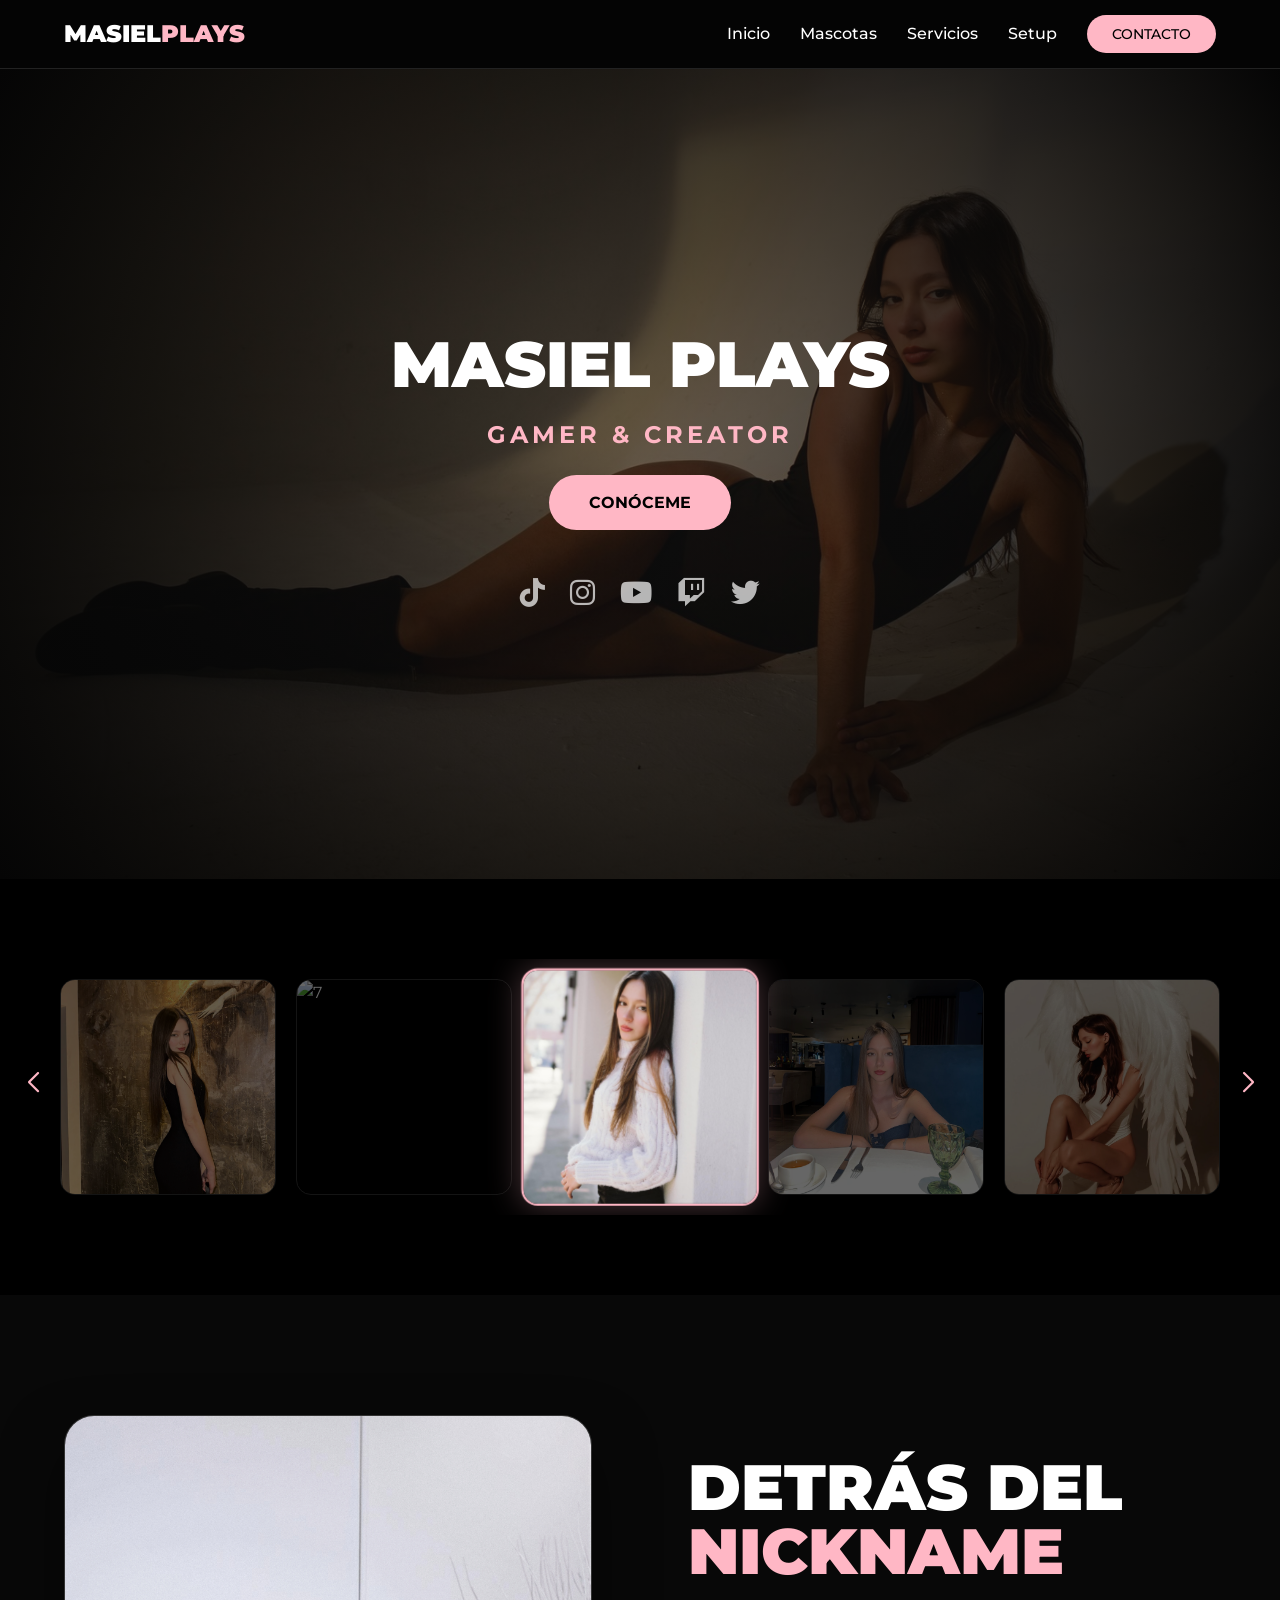
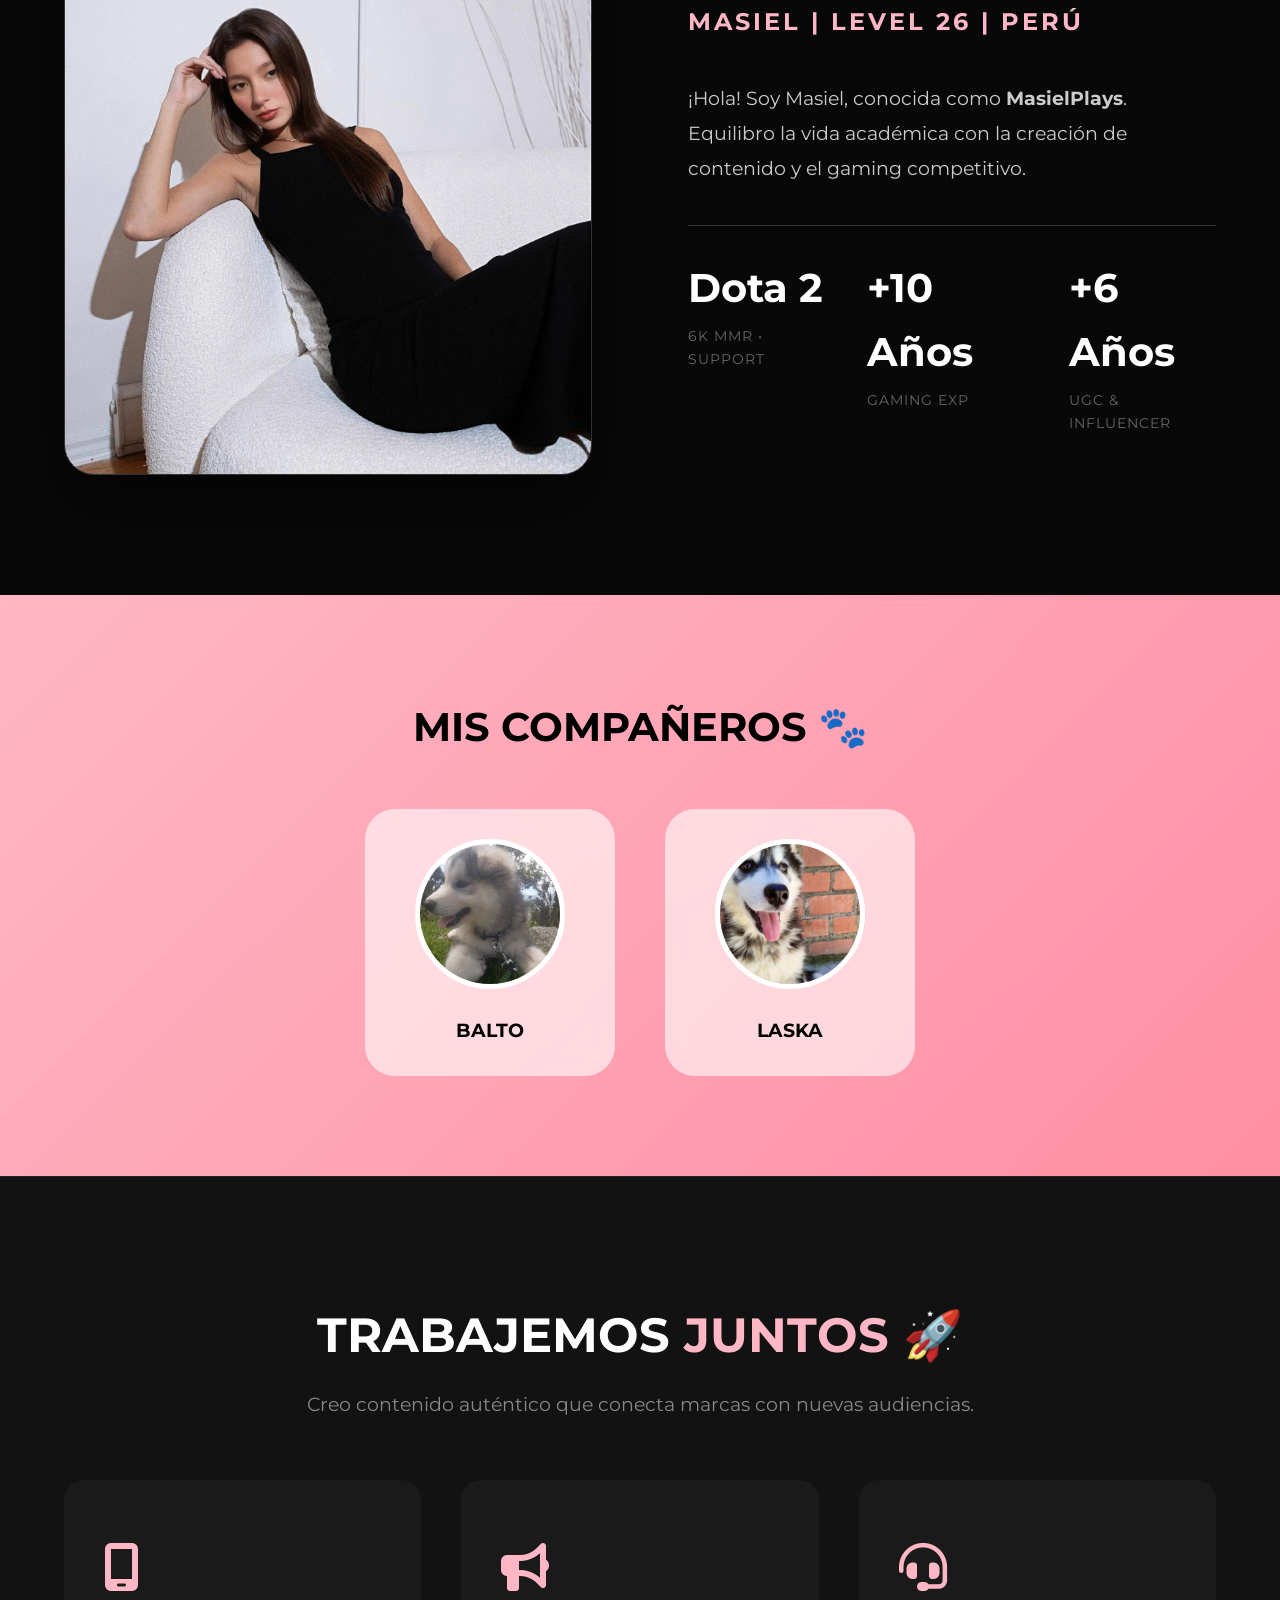
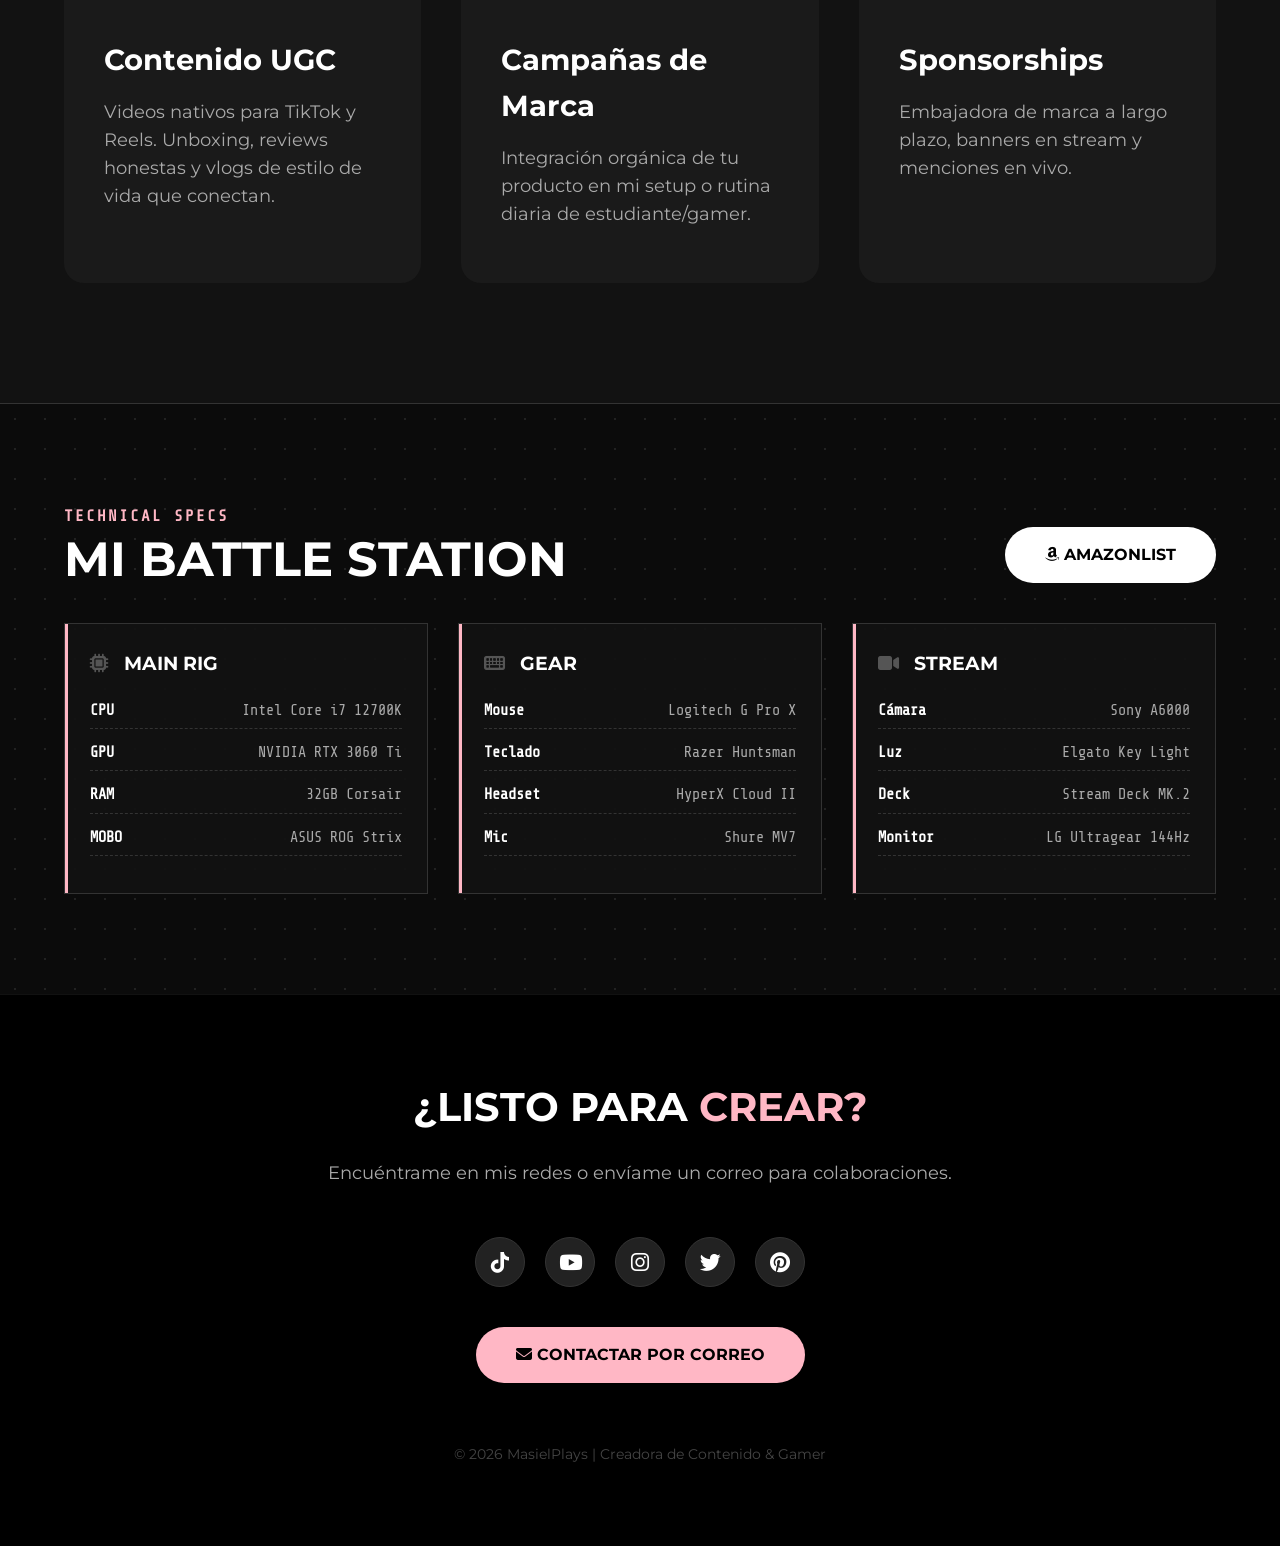
==== index.html @ e2bac5fb "corrigiendo" ====
<!DOCTYPE html>
<html lang="es">
<head>
    <meta charset="UTF-8">
    <meta name="viewport" content="width=device-width, initial-scale=1.0">
    <title>MasielPlays | Portfolio</title>
    
    <link href="https://fonts.googleapis.com/css2?family=Montserrat:wght@400;500;700;900&family=Share+Tech+Mono&display=swap" rel="stylesheet">
    <link rel="stylesheet" href="https://cdnjs.cloudflare.com/ajax/libs/font-awesome/6.4.0/css/all.min.css">
    <link href="https://unpkg.com/aos@2.3.1/dist/aos.css" rel="stylesheet">
    <link rel="stylesheet" href="https://cdn.jsdelivr.net/npm/swiper@11/swiper-bundle.min.css"/>

    <style>
        /* --- 1. BASE --- */
        :root {
            --color-accent: #FFB7C5; 
            --color-bg: #050505; 
            --color-surface: #121212; 
            --font-primary: 'Montserrat', sans-serif;
            --font-tech: 'Share Tech Mono', monospace;
        }

        html { scroll-behavior: smooth; }
        * { margin: 0; padding: 0; box-sizing: border-box; }
        body {
            font-family: var(--font-primary);
            background-color: var(--color-bg);
            color: #ffffff;
            overflow-x: hidden;
            line-height: 1.6;
        }

        /* --- 2. NAV & HERO --- */
        .navbar {
            display: flex; justify-content: space-between; align-items: center;
            padding: 15px 5%; /* Padding reducido para alinear mejor */
            background: rgba(5,5,5,0.95); position: sticky; top: 0; z-index: 1000;
            border-bottom: 1px solid #222;
        }
        .logo { font-size: 1.5rem; font-weight: 900; text-transform: uppercase; color: #fff; }
        .highlight { color: var(--color-accent); }
        
        .nav-links { display: flex; gap: 30px; list-style: none; align-items: center; }
        .nav-links a { color: #fff; text-decoration: none; font-weight: 500; transition: 0.3s; }
        .nav-links a:hover { color: var(--color-accent); }

        /* CORRECCIÓN BOTÓN CONTACTO DEL MENÚ */
        .nav-btn {
            padding: 10px 25px !important;
            background: var(--color-accent);
            color: #000 !important;
            border-radius: 50px;
            font-weight: bold;
            font-size: 0.9rem;
            text-transform: uppercase;
            transition: 0.3s;
        }
        .nav-btn:hover { background: #fff; transform: translateY(-2px); }

        .hero {
            height: 90vh; display: flex; align-items: center; justify-content: center; text-align: center;
            background: radial-gradient(circle, rgba(20,20,20,0.6), #050505), url('assets/img/portada.png');
            background-size: cover; background-position: center;
        }
        .hero h1 { font-size: 4rem; margin-bottom: 20px; font-weight: 900; line-height: 1; }
        
        /* Botón Grande de la Portada */
        .btn { padding: 15px 40px; background: var(--color-accent); color: #000; text-decoration: none; border-radius: 50px; font-weight: bold; text-transform: uppercase; display: inline-block; transition: 0.3s; cursor: pointer; }
        .btn:hover { transform: translateY(-5px); box-shadow: 0 10px 20px rgba(255,183,197,0.3); }

        /* REDES SOCIALES EN PORTADA (NUEVO) */
        .hero-socials {
            display: flex; gap: 25px; justify-content: center; margin-top: 40px;
        }
        .hero-socials a {
            color: rgba(255,255,255,0.7); font-size: 1.8rem; transition: 0.3s;
        }
        .hero-socials a:hover { color: var(--color-accent); transform: scale(1.2); }

        /* --- 3. GALERÍA --- */
        .gallery-section { padding: 80px 0; background: #000; position: relative; }
        .gallery-container { width: 100%; margin: 0 auto; position: relative; padding: 0 60px; }
        .swiper { width: 100%; padding: 20px 0; }
        .swiper-slide { 
            height: auto; aspect-ratio: 1 / 1; border-radius: 15px; overflow: hidden; opacity: 0.4; transition: 0.5s; 
            border: 1px solid #333;
        }
        .swiper-slide img { width: 100%; height: 100%; object-fit: cover; }
        .swiper-slide-active { opacity: 1; transform: scale(1.1); z-index: 10; border: 2px solid var(--color-accent); box-shadow: 0 0 30px rgba(255,183,197,0.3); }

        .swiper-button-prev, .swiper-button-next { color: var(--color-accent) !important; font-weight: bold; width: 35px; height: 35px; }
        .swiper-button-next::after, .swiper-button-prev::after { font-size: 20px !important; }
        .swiper-button-prev { left: 15px !important; }
        .swiper-button-next { right: 15px !important; }

        /* --- 4. SOBRE MÍ --- */
        .about-section {
            padding: 120px 5%; background: #080808; 
            display: flex; justify-content: center; align-items: center;
        }
        .about-grid { display: grid; grid-template-columns: 1fr 1fr; gap: 6rem; max-width: 1500px; align-items: center; width: 100%; }
        
        .about-img-frame { 
            position: relative; border-radius: 30px; border: 1px solid #333; overflow: hidden; 
            box-shadow: 0 30px 60px rgba(0,0,0,0.5);
        }
        .about-img-frame img { width: 100%; display: block; }
        
        .about-text h2 { font-size: 4rem; line-height: 1; margin-bottom: 20px; font-weight: 900; }
        .subtitle { font-size: 1.5rem; color: var(--color-accent); text-transform: uppercase; letter-spacing: 3px; margin-bottom: 40px; font-weight: 700; }
        .desc { font-size: 1.2rem; color: #ccc; margin-bottom: 30px; max-width: 600px; line-height: 1.8; }
        
        .stats-bar { display: flex; gap: 40px; margin-top: 40px; border-top: 1px solid #333; padding-top: 30px; }
        .stat-item h3 { font-size: 2.5rem; color: #fff; margin-bottom: 5px; }
        .stat-item p { color: #666; font-size: 0.9rem; text-transform: uppercase; letter-spacing: 1px; }

        /* --- 5. SERVICIOS --- */
        .services-section { background: var(--color-surface); padding: 120px 5%; text-align: center; border-top: 1px solid #222; }
        .section-header h2 { font-size: 3rem; margin-bottom: 15px; }
        .section-subtitle { color: #888; font-size: 1.2rem; margin-bottom: 60px; }

        .services-grid { display: grid; grid-template-columns: repeat(auto-fit, minmax(350px, 1fr)); gap: 40px; max-width: 1400px; margin: 0 auto; }
        .service-card { background: #1a1a1a; padding: 50px 40px; border-radius: 20px; transition: 0.4s; border-bottom: 5px solid transparent; text-align: left; }
        .service-card:hover { transform: translateY(-15px); border-bottom-color: var(--color-accent); background: #222; }
        .service-icon { font-size: 3rem; color: var(--color-accent); margin-bottom: 30px; }
        .service-card h3 { font-size: 1.8rem; margin-bottom: 15px; color: #fff; }
        .service-card p { font-size: 1.1rem; color: #aaa; }

        /* --- 6. MASCOTAS --- */
        .pets { background: linear-gradient(135deg, #FFB7C5 0%, #ff8fa3 100%); padding: 100px 5%; text-align: center; color: #000; }
        .pet-cards { display: flex; justify-content: center; gap: 50px; margin-top: 50px; flex-wrap: wrap; }
        .pet-card { background: rgba(255,255,255,0.6); padding: 30px; border-radius: 30px; backdrop-filter: blur(10px); width: 250px; }
        .pet-card img { width: 150px; height: 150px; border-radius: 50%; object-fit: cover; margin-bottom: 20px; border: 5px solid #fff; }

        /* --- 7. SETUP (NUEVO) --- */
        .setup-section { 
            padding: 100px 5%; background: #0b0b0b; border-top: 1px solid #333;
            background-image: radial-gradient(#222 1px, transparent 1px); background-size: 30px 30px;
        }
        .tech-font { font-family: var(--font-tech); }
        .setup-grid { display: grid; grid-template-columns: repeat(auto-fit, minmax(300px, 1fr)); gap: 30px; margin-top: 40px; }
        .spec-card { background: rgba(18, 18, 18, 0.9); border: 1px solid #333; padding: 25px; position: relative; }
        .spec-card::before { content: ''; position: absolute; top: 0; left: 0; width: 3px; height: 100%; background: var(--color-accent); }
        .spec-list { list-style: none; margin-top: 20px; color: #aaa; font-family: var(--font-tech); font-size: 0.95rem; }
        .spec-list li { margin-bottom: 12px; border-bottom: 1px dashed #333; padding-bottom: 5px; display: flex; justify-content: space-between; }
        .spec-list span:first-child { color: #fff; font-weight: bold; }

        /* --- 8. FOOTER --- */
        .social-container { display: flex; justify-content: center; gap: 20px; margin-bottom: 40px; flex-wrap: wrap; }
        .social-link { width: 50px; height: 50px; background: #222; color: #fff; display: flex; align-items: center; justify-content: center; border-radius: 50%; text-decoration: none; font-size: 1.3rem; transition: 0.3s; border: 1px solid #333; }
        .social-link:hover { background: var(--color-accent); color: #000; transform: translateY(-5px); }

        /* RESPONSIVE */
        @media (max-width: 1024px) {
            .about-grid { grid-template-columns: 1fr; text-align: center; gap: 60px; }
            .hero h1 { font-size: 3rem; }
            .gallery-container { padding: 0 40px; }
            .navbar { padding: 15px 5%; }
            .swiper-button-prev { left: 0 !important; }
            .swiper-button-next { right: 0 !important; }
        }
    </style>
</head>
<body>

    <nav class="navbar">
        <div class="logo">Masiel<span class="highlight">Plays</span></div>
        <ul class="nav-links">
            <li><a href="#hero">Inicio</a></li>
            <li><a href="#pets">Mascotas</a></li>
            <li><a href="#services">Servicios</a></li>
            <li><a href="#setup">Setup</a></li>
            <li><a href="#contact" class="nav-btn">Contacto</a></li>
        </ul>
    </nav>

    <section id="hero" class="hero">
        <div class="hero-content">
            <h1 data-aos="fade-up">MASIEL PLAYS</h1>
            <h2 style="color:var(--color-accent); letter-spacing:4px; margin-bottom:20px;" data-aos="fade-up" data-aos-delay="200">GAMER & CREATOR</h2>
            
            <div data-aos="fade-up" data-aos-delay="300">
                <a href="#about" class="btn">Conóceme</a>
            </div>

            <div class="hero-socials" data-aos="fade-up" data-aos-delay="400">
                <a href="#" title="TikTok"><i class="fa-brands fa-tiktok"></i></a>
                <a href="#" title="Instagram"><i class="fa-brands fa-instagram"></i></a>
                <a href="#" title="YouTube"><i class="fa-brands fa-youtube"></i></a>
                <a href="#" title="Twitch"><i class="fa-brands fa-twitch"></i></a>
                <a href="#" title="Twitter"><i class="fa-brands fa-twitter"></i></a>
            </div>
        </div>
    </section>

    <section class="gallery-section" data-aos="fade-up">
        <div class="gallery-container">
            <div class="swiper-button-prev"></div>
            <div class="swiper-button-next"></div>
            <div class="swiper mySwiper">
                <div class="swiper-wrapper">
                    <div class="swiper-slide"><img src="assets/img/f1.jpg" alt="1"></div>
                    <div class="swiper-slide"><img src="assets/img/f2.jpg" alt="2"></div>
                    <div class="swiper-slide"><img src="assets/img/f3.jpg" alt="3"></div>
                    <div class="swiper-slide"><img src="assets/img/f4.jpeg" alt="4"></div>
                    <div class="swiper-slide"><img src="assets/img/f5.jpeg" alt="5"></div>
                    <div class="swiper-slide"><img src="assets/img/f6.jpeg" alt="6"></div>
                    <div class="swiper-slide"><img src="assets/img/f7.jpg" alt="7"></div>
                    <div class="swiper-slide"><img src="assets/img/f8.jpg" alt="1"></div>
                    <div class="swiper-slide"><img src="assets/img/f9.jpg" alt="2"></div>
                    <div class="swiper-slide"><img src="assets/img/f10.jpg" alt="3"></div>
                    <div class="swiper-slide"><img src="assets/img/f11.jpg" alt="4"></div>
                    <div class="swiper-slide"><img src="assets/img/f12.jpg" alt="5"></div>
                    <div class="swiper-slide"><img src="assets/img/f13.jpg" alt="6"></div>
                    <div class="swiper-slide"><img src="assets/img/f14.jpg" alt="7"></div>
                </div>
            </div>
        </div>
    </section>

    <section id="about" class="about-section">
        <div class="about-grid">
            <div class="about-img-frame" data-aos="fade-right">
                <img src="assets/img/perfil.jpeg" alt="Profile">
            </div>
            <div class="about-text" data-aos="fade-left">
                <h2>DETRÁS DEL<br><span class="highlight">NICKNAME</span></h2>
                <p class="subtitle">Masiel | Level 26 | Perú</p>
                <p class="desc">
                    ¡Hola! Soy Masiel, conocida como <strong>MasielPlays</strong>. 
                    Equilibro la vida académica con la creación de contenido y el gaming competitivo.
                </p>
                <div class="stats-bar">
                    <div class="stat-item" data-aos="zoom-in" data-aos-delay="100">
                        <h3 style="color:#fff;">Dota 2</h3>
                        <p>6K MMR • Support</p>
                    </div>
                    
                    <div class="stat-item" data-aos="zoom-in" data-aos-delay="200">
                        <h3 style="color:#fff;">+10 Años</h3>
                        <p>Gaming Exp</p>
                    </div>
                    
                    <div class="stat-item" data-aos="zoom-in" data-aos-delay="300">
                        <h3 style="color:#fff;">+6 Años</h3>
                        <p>UGC & Influencer</p>
                    </div>
                </div>
                </div>
            </div>
        </div>
    </section>

    <section id="pets" class="pets">
        <h2 style="font-size: 2.5rem;" data-aos="fade-down">MIS COMPAÑEROS 🐾</h2>
        <div class="pet-cards">
            <div class="pet-card" data-aos="zoom-in" data-aos-delay="100">
                <img src="assets/img/balto.jpg" alt="Perro">
                <h3>BALTO</h3>
            </div>
            <div class="pet-card" data-aos="zoom-in" data-aos-delay="200">
                <img src="assets/img/laska.jpg" alt="Gato">
                <h3>LASKA</h3>
            </div>
        </div>
    </section>

    <section id="services" class="services-section">
        <div class="section-header">
            <h2 data-aos="fade-up">TRABAJEMOS <span class="highlight">JUNTOS</span> 🚀</h2>
            <p class="section-subtitle" data-aos="fade-up">Creo contenido auténtico que conecta marcas con nuevas audiencias.</p>
        </div>
        <div class="services-grid">
            <div class="service-card" data-aos="fade-up" data-aos-delay="100">
                <div class="service-icon"><i class="fa-solid fa-mobile-screen"></i></div>
                <h3>Contenido UGC</h3>
                <p>Videos nativos para TikTok y Reels. Unboxing, reviews honestas y vlogs de estilo de vida que conectan.</p>
            </div>
            <div class="service-card" data-aos="fade-up" data-aos-delay="200">
                <div class="service-icon"><i class="fa-solid fa-bullhorn"></i></div>
                <h3>Campañas de Marca</h3>
                <p>Integración orgánica de tu producto en mi setup o rutina diaria de estudiante/gamer.</p>
            </div>
            <div class="service-card" data-aos="fade-up" data-aos-delay="300">
                <div class="service-icon"><i class="fa-solid fa-headset"></i></div>
                <h3>Sponsorships</h3>
                <p>Embajadora de marca a largo plazo, banners en stream y menciones en vivo.</p>
            </div>
        </div>
    </section>

    <section id="setup" class="setup-section">
        <div style="max-width: 1400px; margin: 0 auto;">
            <div style="display:flex; justify-content:space-between; align-items:end; margin-bottom:40px; flex-wrap:wrap;">
                <div data-aos="fade-right">
                    <h4 style="color:var(--color-accent); letter-spacing:2px; margin-bottom:5px;" class="tech-font">TECHNICAL SPECS</h4>
                    <h2 style="font-size:3rem; line-height:1;">MI <span style="color:#fff">BATTLE STATION</span></h2>
                </div>
                <a href="https://amazon.com" target="_blank" class="btn btn-primary" style="background:#fff; color:#000; margin-top:20px;" data-aos="fade-left">
                    <i class="fa-brands fa-amazon"></i> AmazonList
                </a>
            </div>

            <div class="setup-grid">
                <div class="spec-card" data-aos="fade-up">
                    <h3 style="color:#fff; margin-bottom: 15px;"><i class="fa-solid fa-microchip" style="margin-right:10px; color:#555;"></i> MAIN RIG</h3>
                    <ul class="spec-list">
                        <li><span>CPU</span> <span>Intel Core i7 12700K</span></li>
                        <li><span>GPU</span> <span>NVIDIA RTX 3060 Ti</span></li>
                        <li><span>RAM</span> <span>32GB Corsair</span></li>
                        <li><span>MOBO</span> <span>ASUS ROG Strix</span></li>
                    </ul>
                </div>
                <div class="spec-card" data-aos="fade-up" data-aos-delay="100">
                    <h3 style="color:#fff; margin-bottom: 15px;"><i class="fa-solid fa-keyboard" style="margin-right:10px; color:#555;"></i> GEAR</h3>
                    <ul class="spec-list">
                        <li><span>Mouse</span> <span>Logitech G Pro X</span></li>
                        <li><span>Teclado</span> <span>Razer Huntsman</span></li>
                        <li><span>Headset</span> <span>HyperX Cloud II</span></li>
                        <li><span>Mic</span> <span>Shure MV7</span></li>
                    </ul>
                </div>
                <div class="spec-card" data-aos="fade-up" data-aos-delay="200">
                    <h3 style="color:#fff; margin-bottom: 15px;"><i class="fa-solid fa-video" style="margin-right:10px; color:#555;"></i> STREAM</h3>
                    <ul class="spec-list">
                        <li><span>Cámara</span> <span>Sony A6000</span></li>
                        <li><span>Luz</span> <span>Elgato Key Light</span></li>
                        <li><span>Deck</span> <span>Stream Deck MK.2</span></li>
                        <li><span>Monitor</span> <span>LG Ultragear 144Hz</span></li>
                    </ul>
                </div>
            </div>
        </div>
    </section>

    <footer id="contact" style="background: #000; padding: 80px 5%; border-top: 1px solid #111; text-align: center;">
        <h2 style="font-size: 2.5rem; margin-bottom: 20px; color: white;" data-aos="fade-up">¿LISTO PARA <span class="highlight">CREAR?</span></h2>
        <p style="color: #aaa; margin-bottom: 50px; font-size: 1.1rem;" data-aos="fade-up" data-aos-delay="100">
            Encuéntrame en mis redes o envíame un correo para colaboraciones.
        </p>
        
        <div class="social-container" data-aos="fade-up" data-aos-delay="200">
            <a href="#" class="social-link" title="TikTok"><i class="fa-brands fa-tiktok"></i></a>
            <a href="#" class="social-link" title="YouTube"><i class="fa-brands fa-youtube"></i></a>
            <a href="#" class="social-link" title="Instagram"><i class="fa-brands fa-instagram"></i></a>
            <a href="#" class="social-link" title="Twitter"><i class="fa-brands fa-twitter"></i></a>
            <a href="#" class="social-link" title="Pinterest"><i class="fa-brands fa-pinterest"></i></a>
        </div>
        
        <a href="mailto:masielplays@gmail.com" class="btn btn-primary" data-aos="fade-up" data-aos-delay="300">
            <i class="fa-solid fa-envelope"></i> Contactar por Correo
        </a>

        <div style="margin-top: 60px; color: #444; font-size: 0.9rem;">
            <p>&copy; 2026 MasielPlays | Creadora de Contenido & Gamer</p>
        </div>
    </footer>

    <script src="https://unpkg.com/aos@2.3.1/dist/aos.js"></script>
    <script src="https://cdn.jsdelivr.net/npm/swiper@11/swiper-bundle.min.js"></script>
    
    <script>
        // 1. INICIAR ANIMACIONES
        AOS.init({ duration: 1000, once: true });

        // 2. PARCHE "ANTIBUG" PARA QUE NO DESAPAREZCA NADA
        window.addEventListener('load', function() {
            setTimeout(function() {
                AOS.refresh(); 
            }, 500);
        });

        // 3. SCROLL SUAVE (CORRECCIÓN)
        document.querySelectorAll('a[href^="#"]').forEach(anchor => {
            anchor.addEventListener('click', function (e) {
                e.preventDefault();
                const targetId = this.getAttribute('href');
                const targetSection = document.querySelector(targetId);
                if (targetSection) {
                    targetSection.scrollIntoView({ behavior: 'smooth', block: 'start' });
                }
            });
        });

        // 4. CARRUSEL
        new Swiper(".mySwiper", {
            slidesPerView: 2, spaceBetween: 10, centeredSlides: true, loop: true,
            autoplay: { delay: 10000, disableOnInteraction: false },
            navigation: { nextEl: ".swiper-button-next", prevEl: ".swiper-button-prev" },
            breakpoints: {
                640: { slidesPerView: 3, spaceBetween: 15 },
                1024: { slidesPerView: 5, spaceBetween: 20 },
                1400: { slidesPerView: 7, spaceBetween: 20 }
            }
        });
    </script>
</body>
</html>
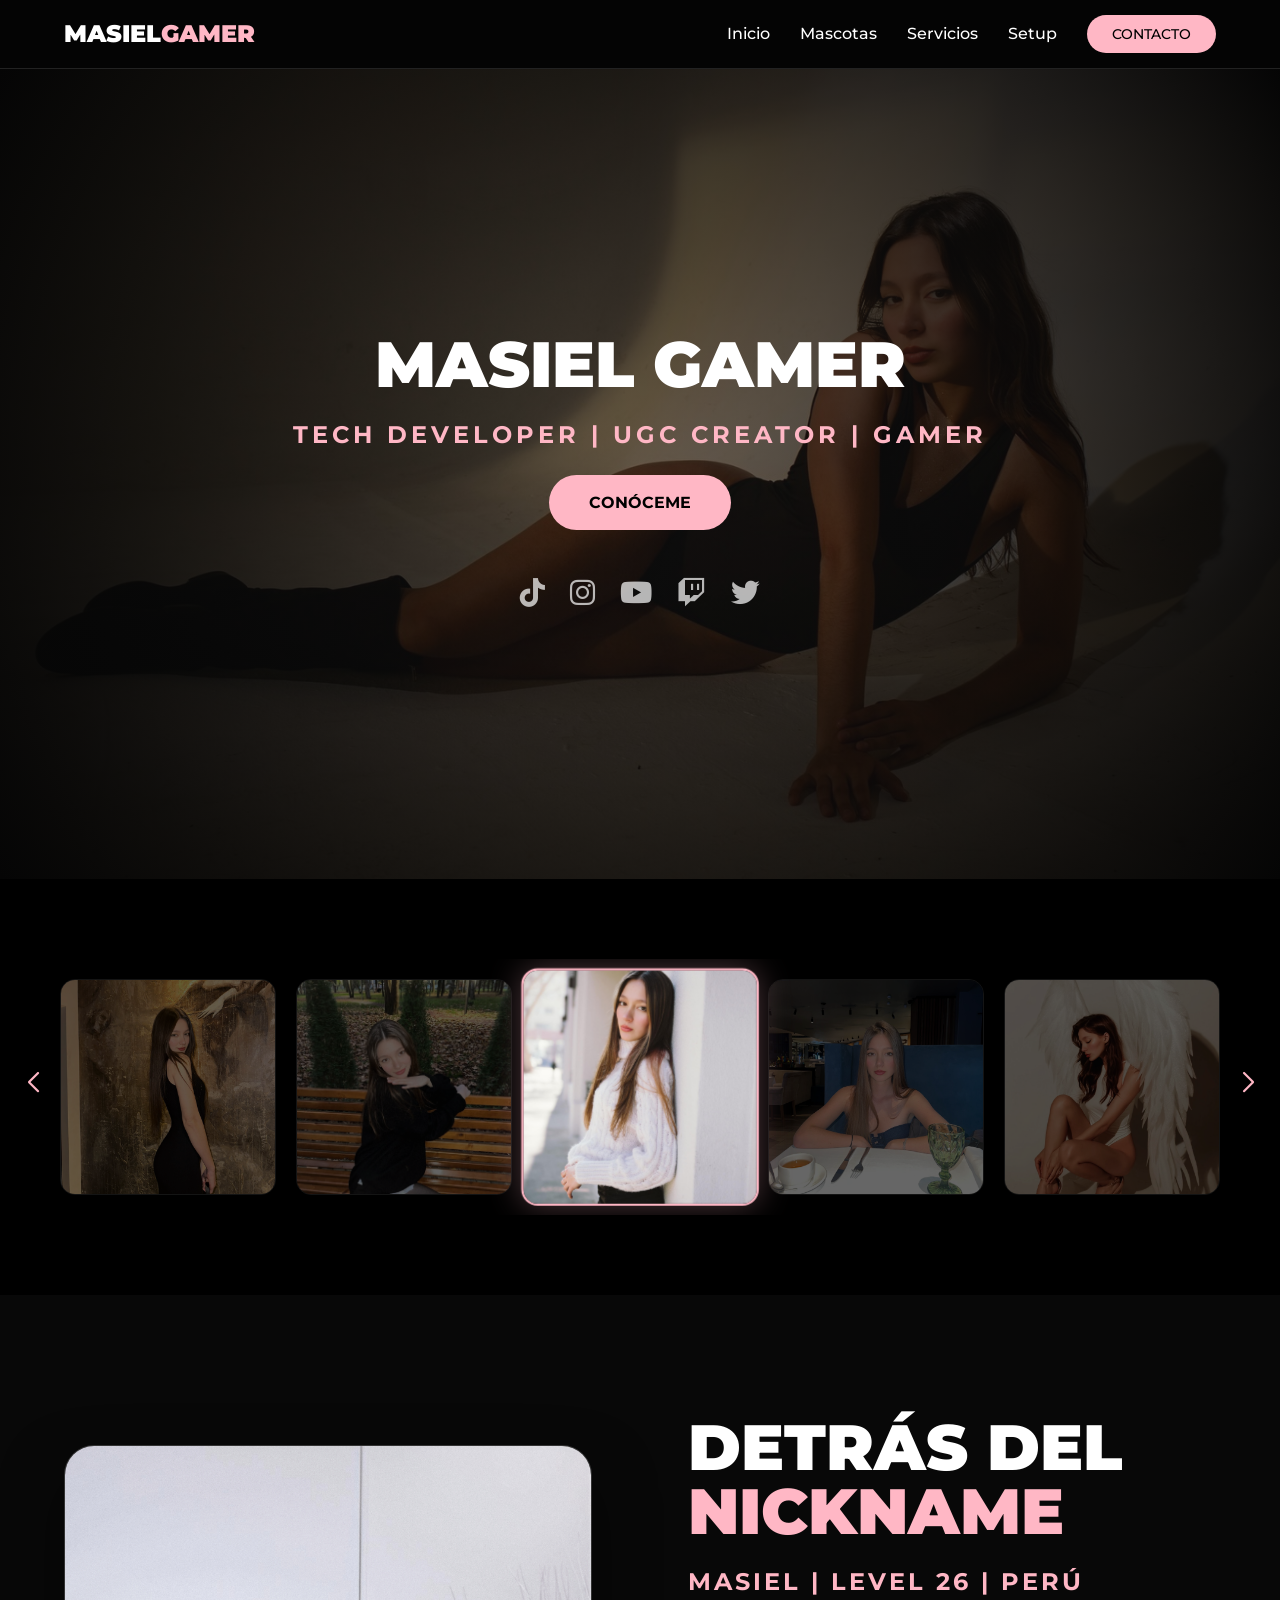
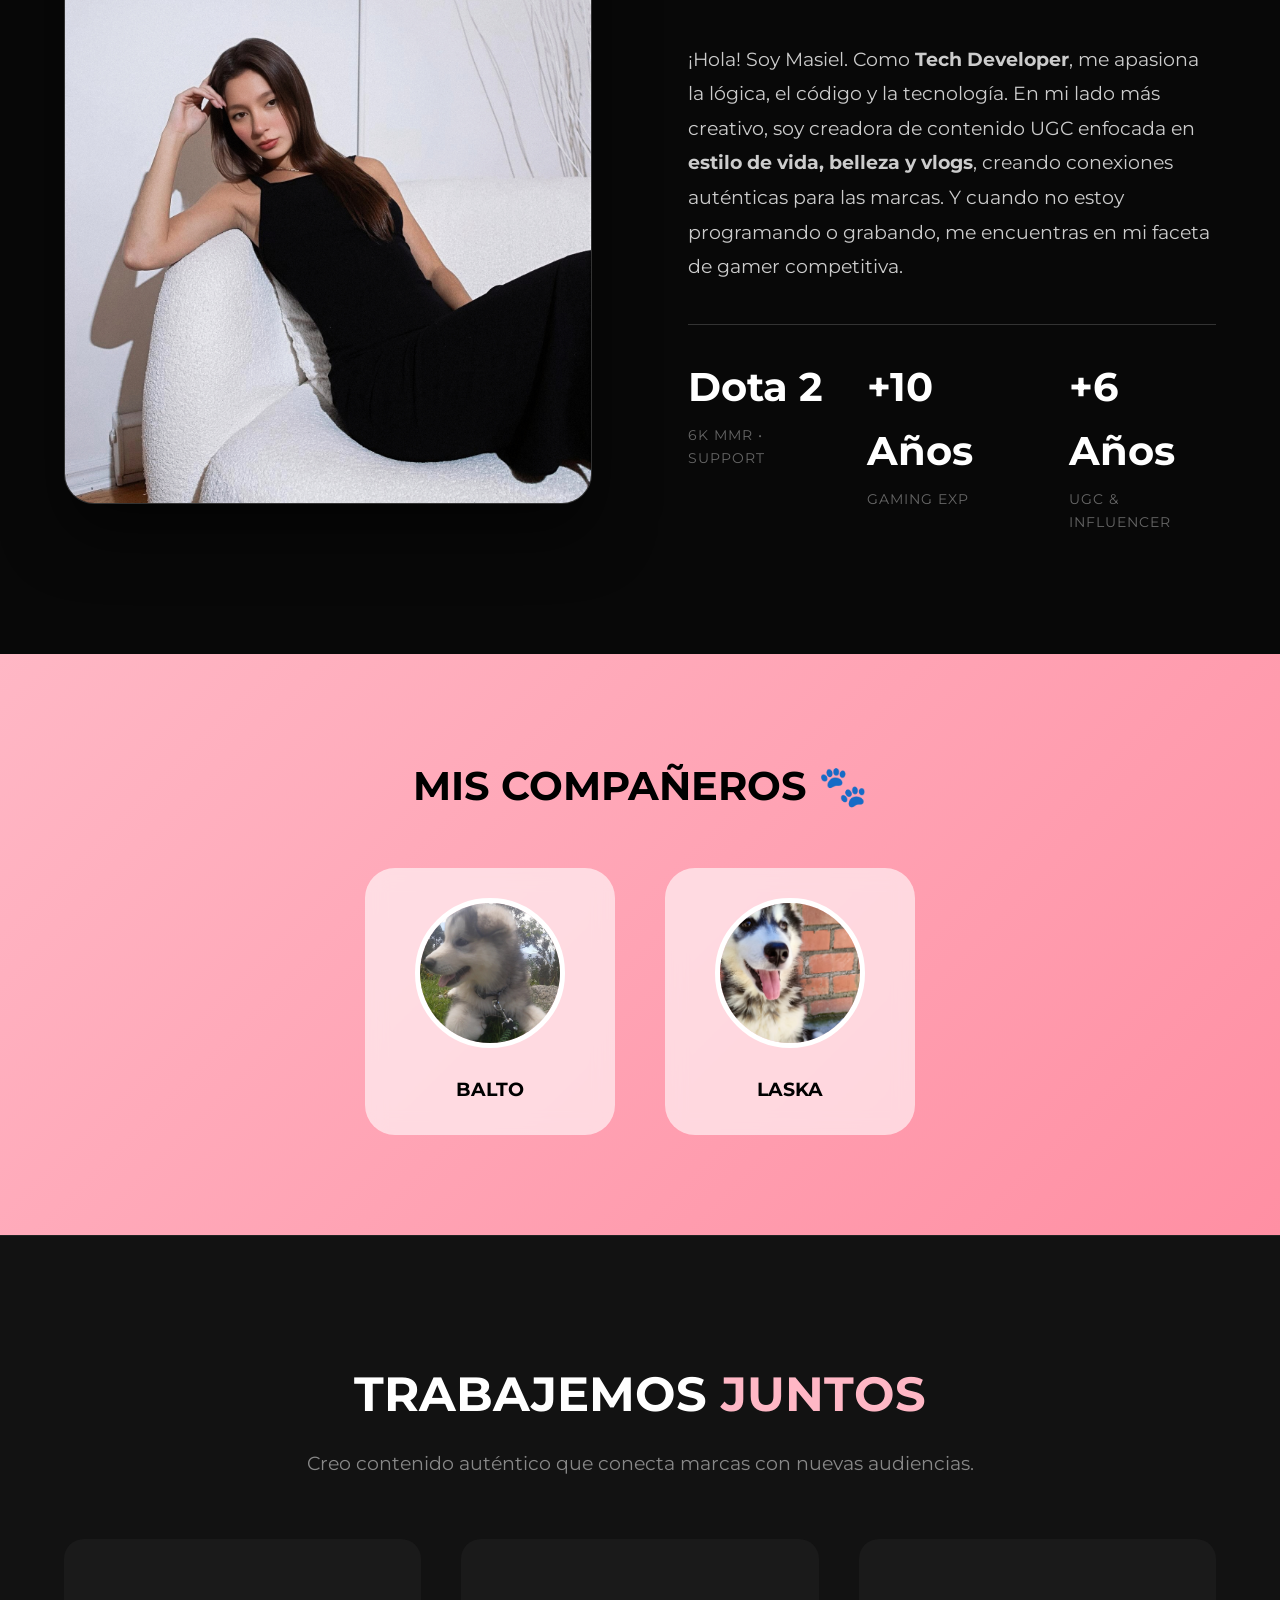
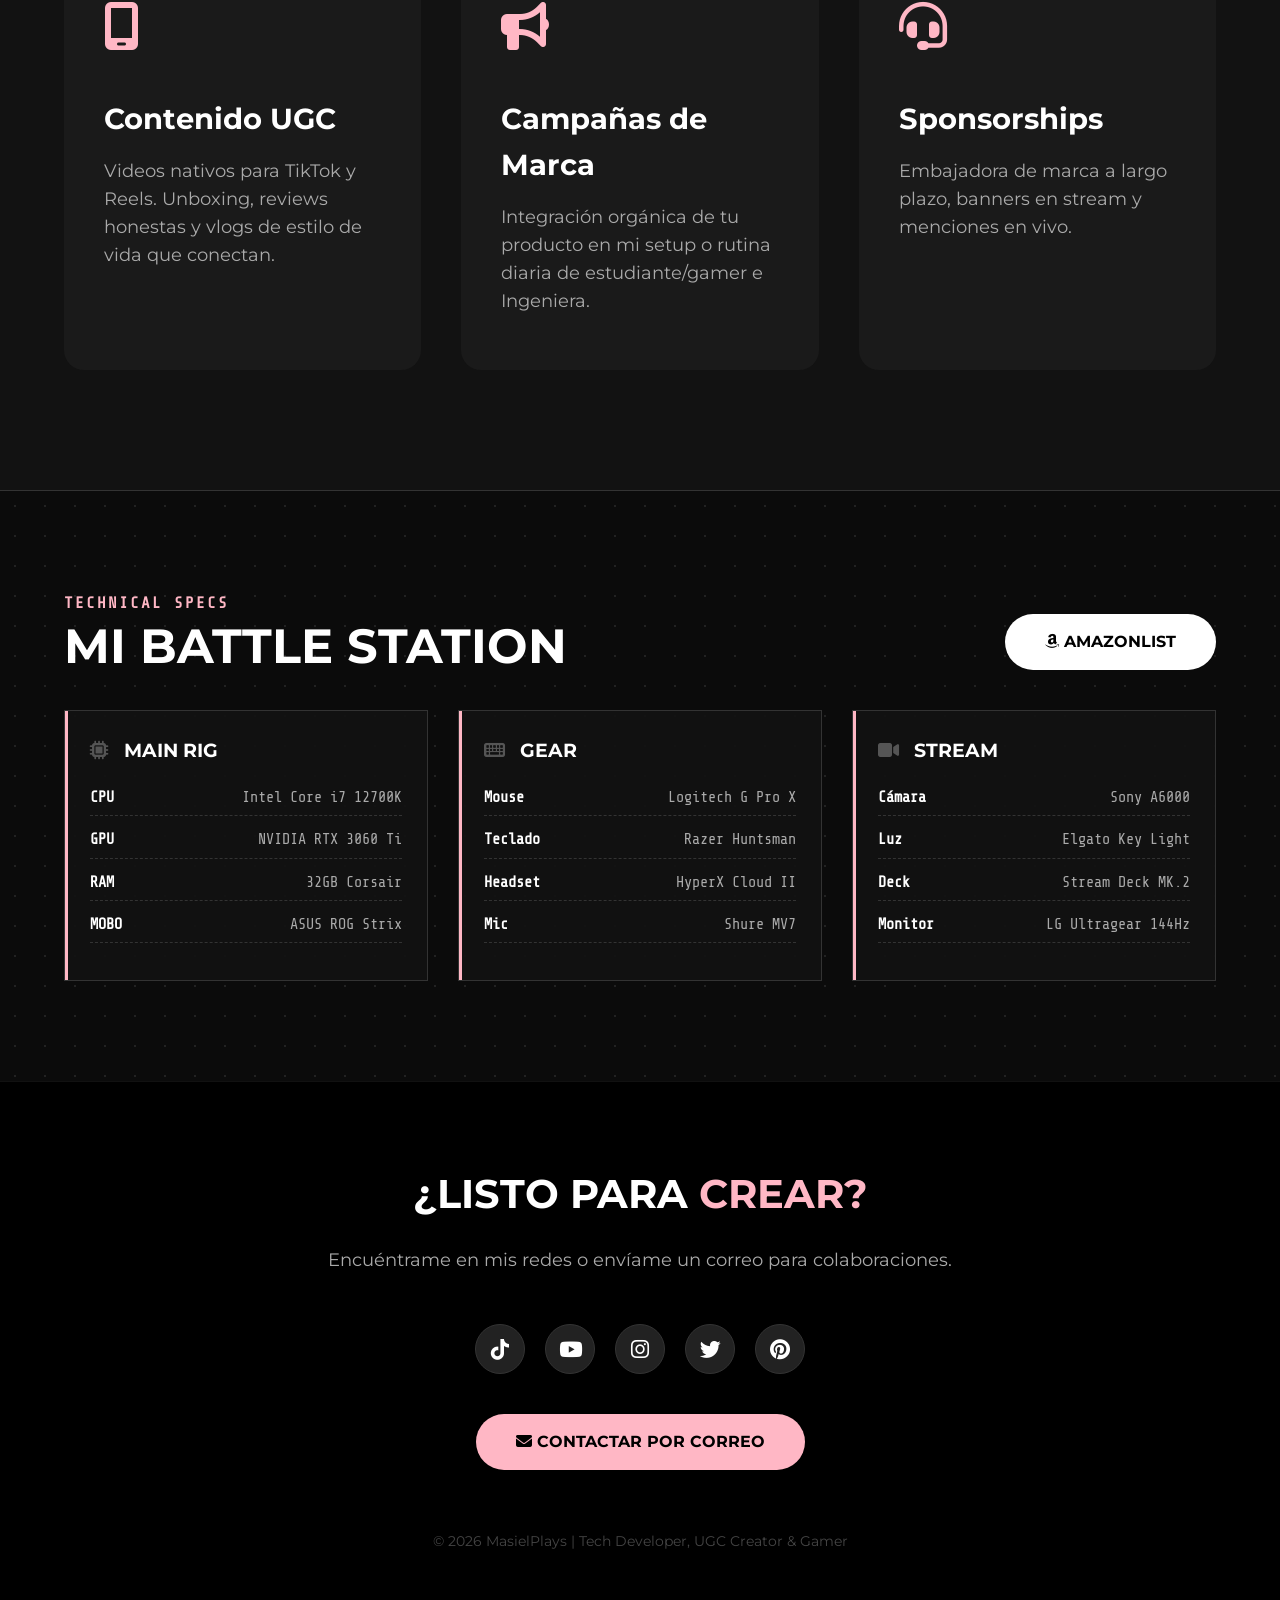
==== commit 45f61ed8: "Actualizando titulo profesional, links y optimizacion para celulares" ====
--- a/index.html
+++ b/index.html
@@ -3,7 +3,7 @@
 <head>
     <meta charset="UTF-8">
     <meta name="viewport" content="width=device-width, initial-scale=1.0">
-    <title>MasielPlays | Portfolio</title>
+    <title>MasielGamer | Portfolio</title>
     
     <link href="https://fonts.googleapis.com/css2?family=Montserrat:wght@400;500;700;900&family=Share+Tech+Mono&display=swap" rel="stylesheet">
     <link rel="stylesheet" href="https://cdnjs.cloudflare.com/ajax/libs/font-awesome/6.4.0/css/all.min.css">
@@ -159,12 +159,14 @@
             .swiper-button-prev { left: 0 !important; }
             .swiper-button-next { right: 0 !important; }
         }
+
+        
     </style>
 </head>
 <body>
 
     <nav class="navbar">
-        <div class="logo">Masiel<span class="highlight">Plays</span></div>
+        <div class="logo">Masiel<span class="highlight">Gamer</span></div>
         <ul class="nav-links">
             <li><a href="#hero">Inicio</a></li>
             <li><a href="#pets">Mascotas</a></li>
@@ -176,19 +178,19 @@
 
     <section id="hero" class="hero">
         <div class="hero-content">
-            <h1 data-aos="fade-up">MASIEL PLAYS</h1>
-            <h2 style="color:var(--color-accent); letter-spacing:4px; margin-bottom:20px;" data-aos="fade-up" data-aos-delay="200">GAMER & CREATOR</h2>
+            <h1 data-aos="fade-up">MASIEL GAMER</h1>
+            <h2 style="color:var(--color-accent); letter-spacing:4px; margin-bottom:20px;" data-aos="fade-up" data-aos-delay="200">TECH DEVELOPER | UGC CREATOR | GAMER</h2>
             
             <div data-aos="fade-up" data-aos-delay="300">
                 <a href="#about" class="btn">Conóceme</a>
             </div>
 
             <div class="hero-socials" data-aos="fade-up" data-aos-delay="400">
-                <a href="#" title="TikTok"><i class="fa-brands fa-tiktok"></i></a>
-                <a href="#" title="Instagram"><i class="fa-brands fa-instagram"></i></a>
-                <a href="#" title="YouTube"><i class="fa-brands fa-youtube"></i></a>
-                <a href="#" title="Twitch"><i class="fa-brands fa-twitch"></i></a>
-                <a href="#" title="Twitter"><i class="fa-brands fa-twitter"></i></a>
+                <a href="https://www.tiktok.com/@masielgamer" target="_blank" title="TikTok"><i class="fa-brands fa-tiktok"></i></a>
+                <a href="https://www.instagram.com/masielgamer" target="_blank" title="Instagram"><i class="fa-brands fa-instagram"></i></a>
+                <a href="https://www.youtube.com/@masielgamer7" target="_blank" title="YouTube"><i class="fa-brands fa-youtube"></i></a>
+                <a href="https://www.twitch.tv/masielplays" target="_blank" title="Twitch"><i class="fa-brands fa-twitch"></i></a>
+                <a href="https://twitter.com/masielgamer" target="_blank" title="Twitter"><i class="fa-brands fa-twitter"></i></a>
             </div>
         </div>
     </section>
@@ -205,14 +207,14 @@
                     <div class="swiper-slide"><img src="assets/img/f4.jpeg" alt="4"></div>
                     <div class="swiper-slide"><img src="assets/img/f5.jpeg" alt="5"></div>
                     <div class="swiper-slide"><img src="assets/img/f6.jpeg" alt="6"></div>
-                    <div class="swiper-slide"><img src="assets/img/f7.jpg" alt="7"></div>
+                    <div class="swiper-slide"><img src="assets/img/f7.JPG" alt="7"></div>
                     <div class="swiper-slide"><img src="assets/img/f8.jpg" alt="1"></div>
                     <div class="swiper-slide"><img src="assets/img/f9.jpg" alt="2"></div>
-                    <div class="swiper-slide"><img src="assets/img/f10.jpg" alt="3"></div>
-                    <div class="swiper-slide"><img src="assets/img/f11.jpg" alt="4"></div>
-                    <div class="swiper-slide"><img src="assets/img/f12.jpg" alt="5"></div>
+                    <div class="swiper-slide"><img src="assets/img/f10.JPG" alt="3"></div>
+                    <div class="swiper-slide"><img src="assets/img/f11.JPG" alt="4"></div>
+                    <div class="swiper-slide"><img src="assets/img/f12.JPG" alt="5"></div>
                     <div class="swiper-slide"><img src="assets/img/f13.jpg" alt="6"></div>
-                    <div class="swiper-slide"><img src="assets/img/f14.jpg" alt="7"></div>
+                    <div class="swiper-slide"><img src="assets/img/f14.JPG" alt="7"></div>
                 </div>
             </div>
         </div>
@@ -227,8 +229,7 @@
                 <h2>DETRÁS DEL<br><span class="highlight">NICKNAME</span></h2>
                 <p class="subtitle">Masiel | Level 26 | Perú</p>
                 <p class="desc">
-                    ¡Hola! Soy Masiel, conocida como <strong>MasielPlays</strong>. 
-                    Equilibro la vida académica con la creación de contenido y el gaming competitivo.
+                    ¡Hola! Soy Masiel. Como <strong>Tech Developer</strong>, me apasiona la lógica, el código y la tecnología. En mi lado más creativo, soy creadora de contenido UGC enfocada en <strong>estilo de vida, belleza y vlogs</strong>, creando conexiones auténticas para las marcas. Y cuando no estoy programando o grabando, me encuentras en mi faceta de gamer competitiva.
                 </p>
                 <div class="stats-bar">
                     <div class="stat-item" data-aos="zoom-in" data-aos-delay="100">
@@ -267,7 +268,7 @@
 
     <section id="services" class="services-section">
         <div class="section-header">
-            <h2 data-aos="fade-up">TRABAJEMOS <span class="highlight">JUNTOS</span> 🚀</h2>
+            <h2 data-aos="fade-up">TRABAJEMOS <span class="highlight">JUNTOS</span></h2>
             <p class="section-subtitle" data-aos="fade-up">Creo contenido auténtico que conecta marcas con nuevas audiencias.</p>
         </div>
         <div class="services-grid">
@@ -279,7 +280,7 @@
             <div class="service-card" data-aos="fade-up" data-aos-delay="200">
                 <div class="service-icon"><i class="fa-solid fa-bullhorn"></i></div>
                 <h3>Campañas de Marca</h3>
-                <p>Integración orgánica de tu producto en mi setup o rutina diaria de estudiante/gamer.</p>
+                <p>Integración orgánica de tu producto en mi setup o rutina diaria de estudiante/gamer e Ingeniera.</p>
             </div>
             <div class="service-card" data-aos="fade-up" data-aos-delay="300">
                 <div class="service-icon"><i class="fa-solid fa-headset"></i></div>
@@ -340,19 +341,19 @@
         </p>
         
         <div class="social-container" data-aos="fade-up" data-aos-delay="200">
-            <a href="#" class="social-link" title="TikTok"><i class="fa-brands fa-tiktok"></i></a>
-            <a href="#" class="social-link" title="YouTube"><i class="fa-brands fa-youtube"></i></a>
-            <a href="#" class="social-link" title="Instagram"><i class="fa-brands fa-instagram"></i></a>
-            <a href="#" class="social-link" title="Twitter"><i class="fa-brands fa-twitter"></i></a>
-            <a href="#" class="social-link" title="Pinterest"><i class="fa-brands fa-pinterest"></i></a>
-        </div>
-        
-        <a href="mailto:masielplays@gmail.com" class="btn btn-primary" data-aos="fade-up" data-aos-delay="300">
-            <i class="fa-solid fa-envelope"></i> Contactar por Correo
-        </a>
+            <a href="https://www.tiktok.com/@masielplays" target="_blank" class="social-link" title="TikTok"><i class="fa-brands fa-tiktok"></i></a>
+            <a href="https://www.youtube.com/@masielgamer7" target="_blank" class="social-link" title="YouTube"><i class="fa-brands fa-youtube"></i></a>
+            <a href="https://www.instagram.com/masielgamer" target="_blank" class="social-link" title="Instagram"><i class="fa-brands fa-instagram"></i></a>
+            <a href="https://twitter.com/masielgamer" target="_blank" class="social-link" title="Twitter"><i class="fa-brands fa-twitter"></i></a>
+            <a href="https://www.pinterest.com/masielgamer" target="_blank" class="social-link" title="Pinterest"><i class="fa-brands fa-pinterest"></i></a>
+        </div>
+        
+        <a href="https://mail.google.com/mail/?view=cm&fs=1&to=masimoon5@gmail.com" target="_blank" class="btn btn-primary" data-aos="fade-up" data-aos-delay="300">
+    <i class="fa-solid fa-envelope"></i> Contactar por Correo
+</a>
 
         <div style="margin-top: 60px; color: #444; font-size: 0.9rem;">
-            <p>&copy; 2026 MasielPlays | Creadora de Contenido & Gamer</p>
+            <p>&copy; 2026 MasielPlays | Tech Developer, UGC Creator & Gamer</p>
         </div>
     </footer>
 
@@ -385,7 +386,7 @@
         // 4. CARRUSEL
         new Swiper(".mySwiper", {
             slidesPerView: 2, spaceBetween: 10, centeredSlides: true, loop: true,
-            autoplay: { delay: 10000, disableOnInteraction: false },
+            autoplay: { delay: 5000, disableOnInteraction: false },
             navigation: { nextEl: ".swiper-button-next", prevEl: ".swiper-button-prev" },
             breakpoints: {
                 640: { slidesPerView: 3, spaceBetween: 15 },
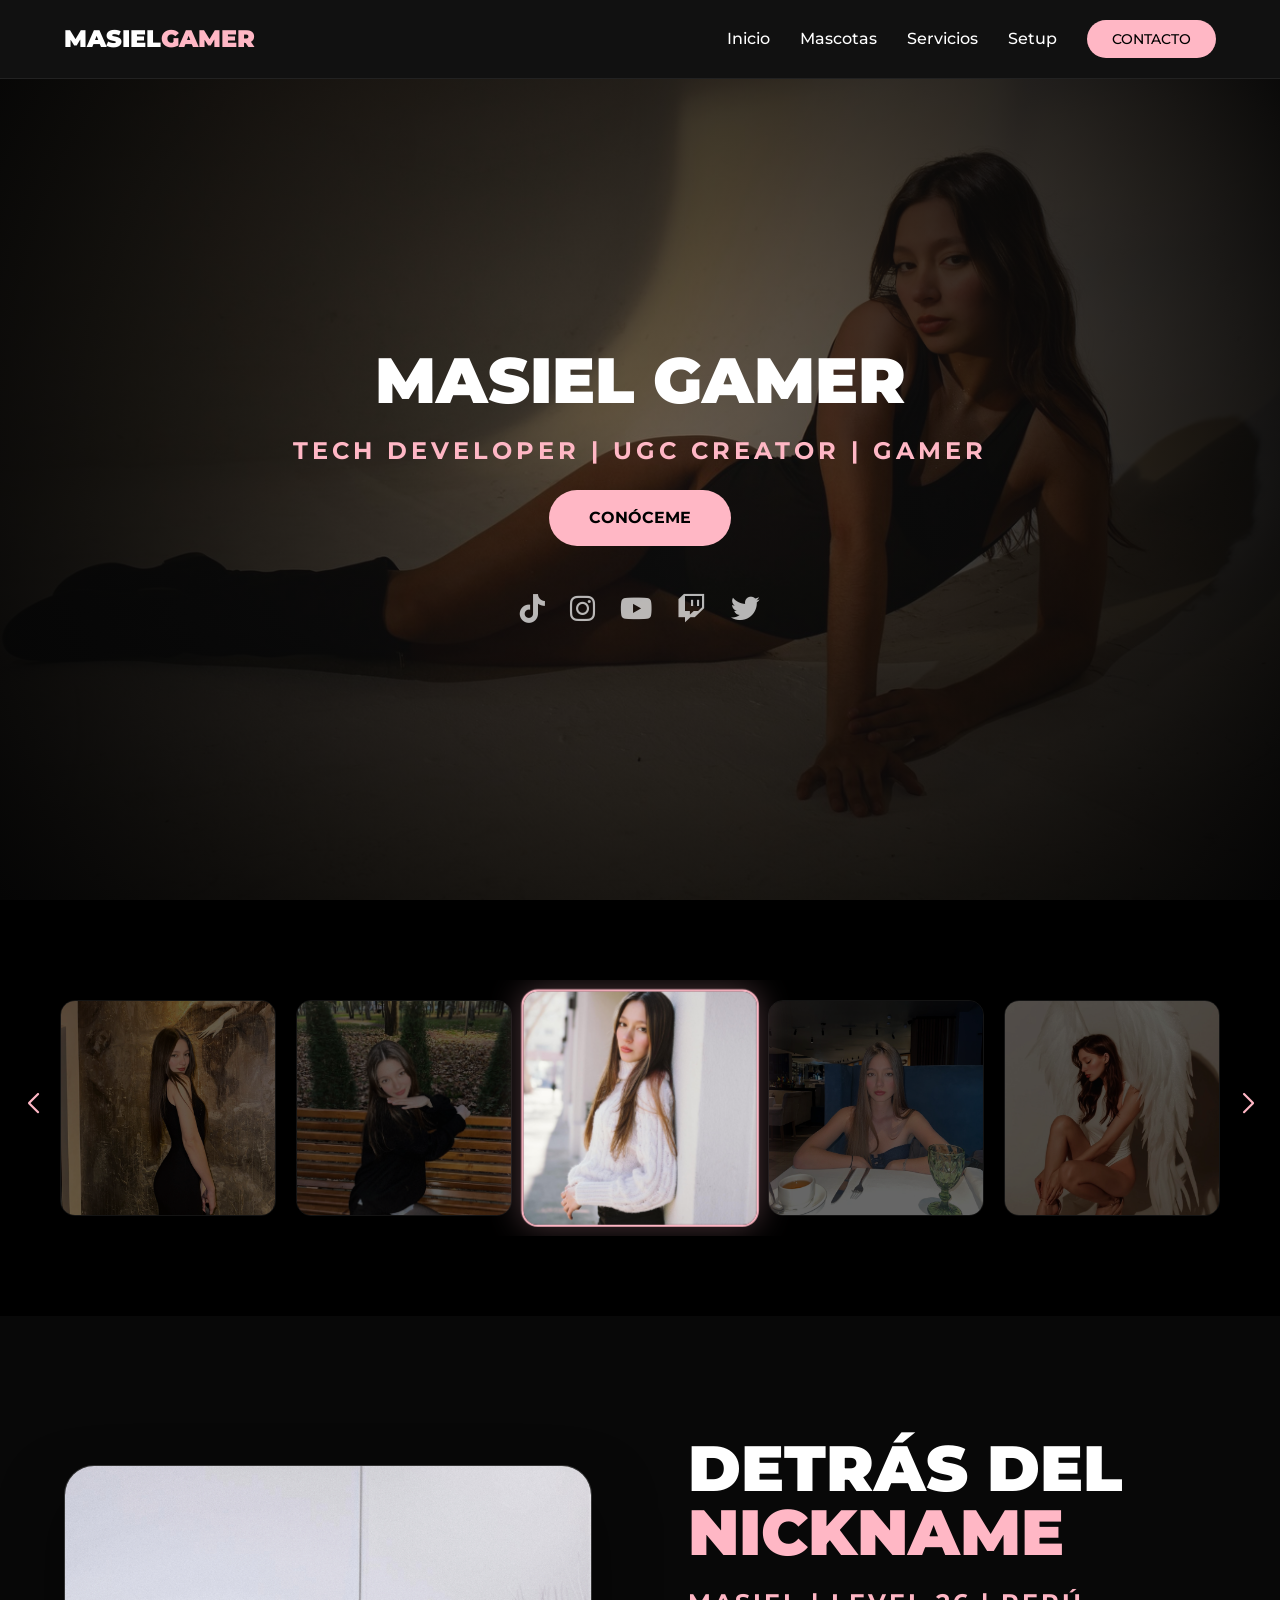
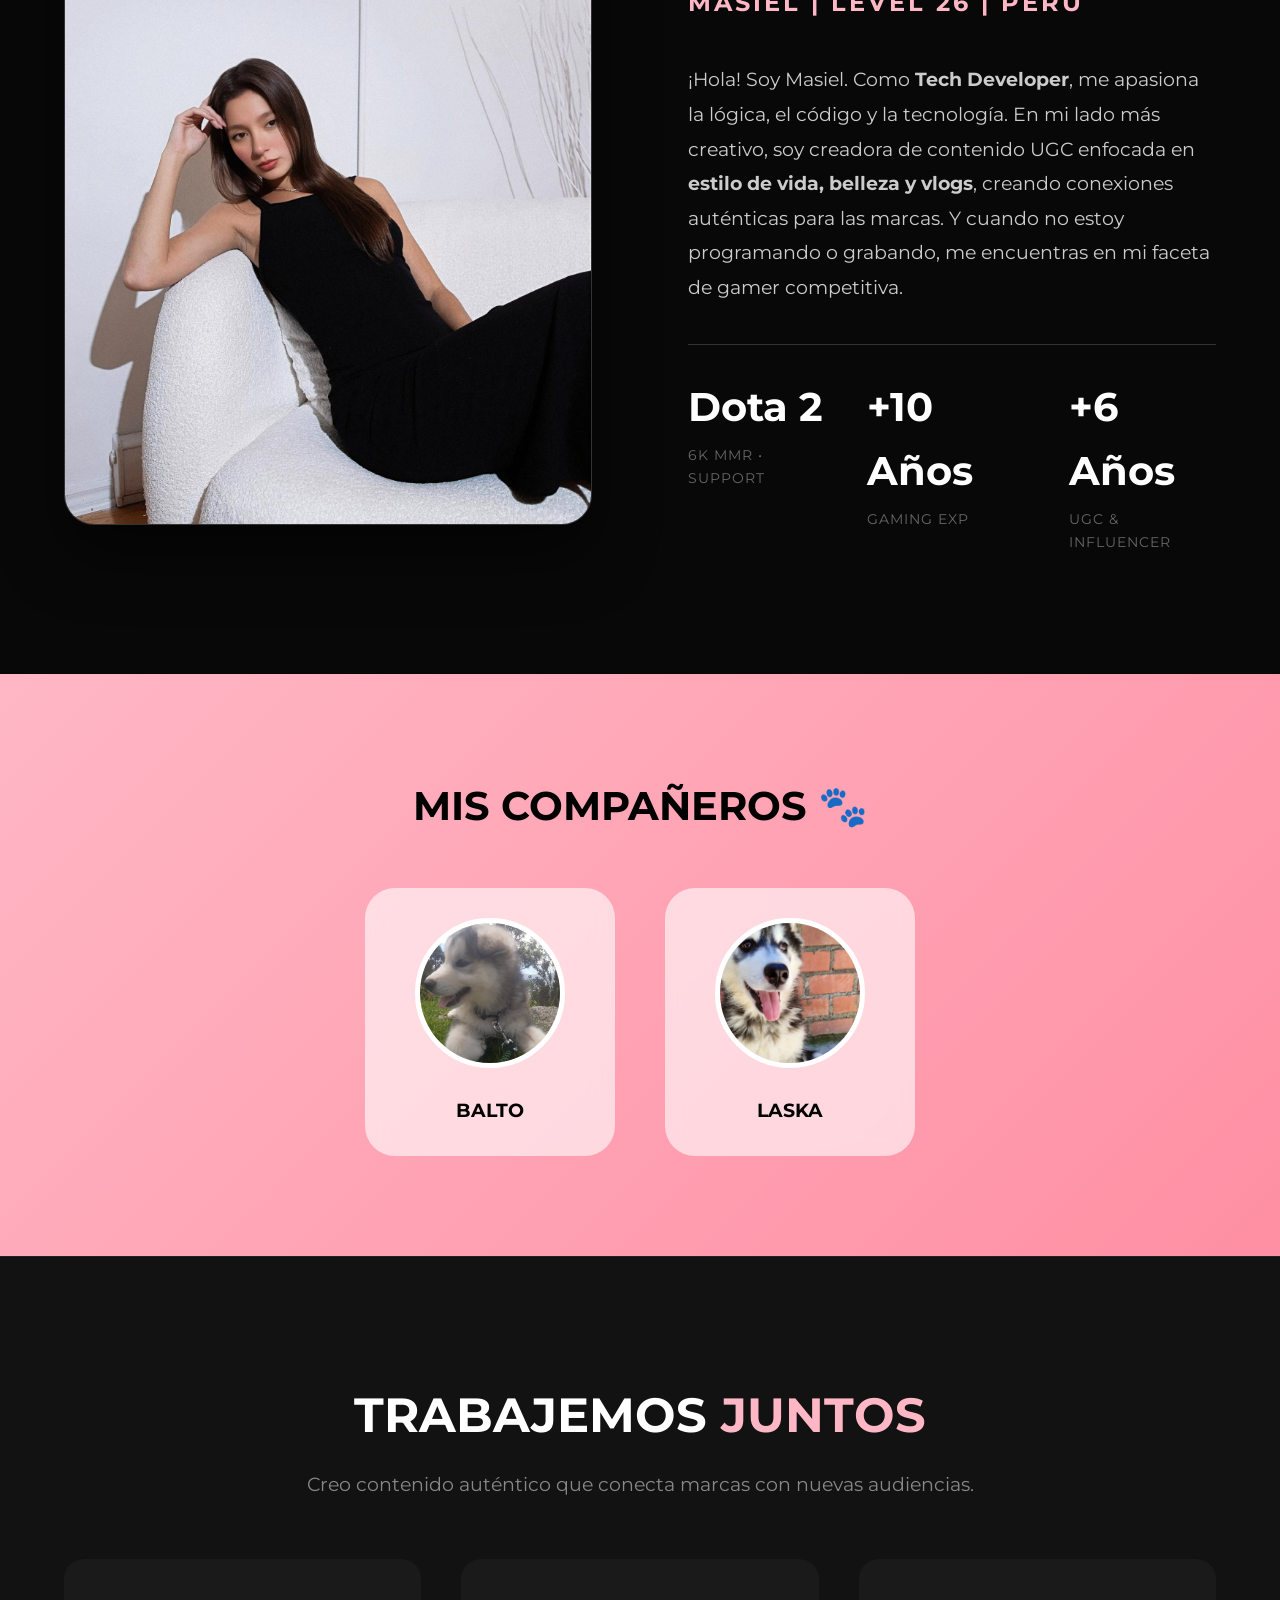
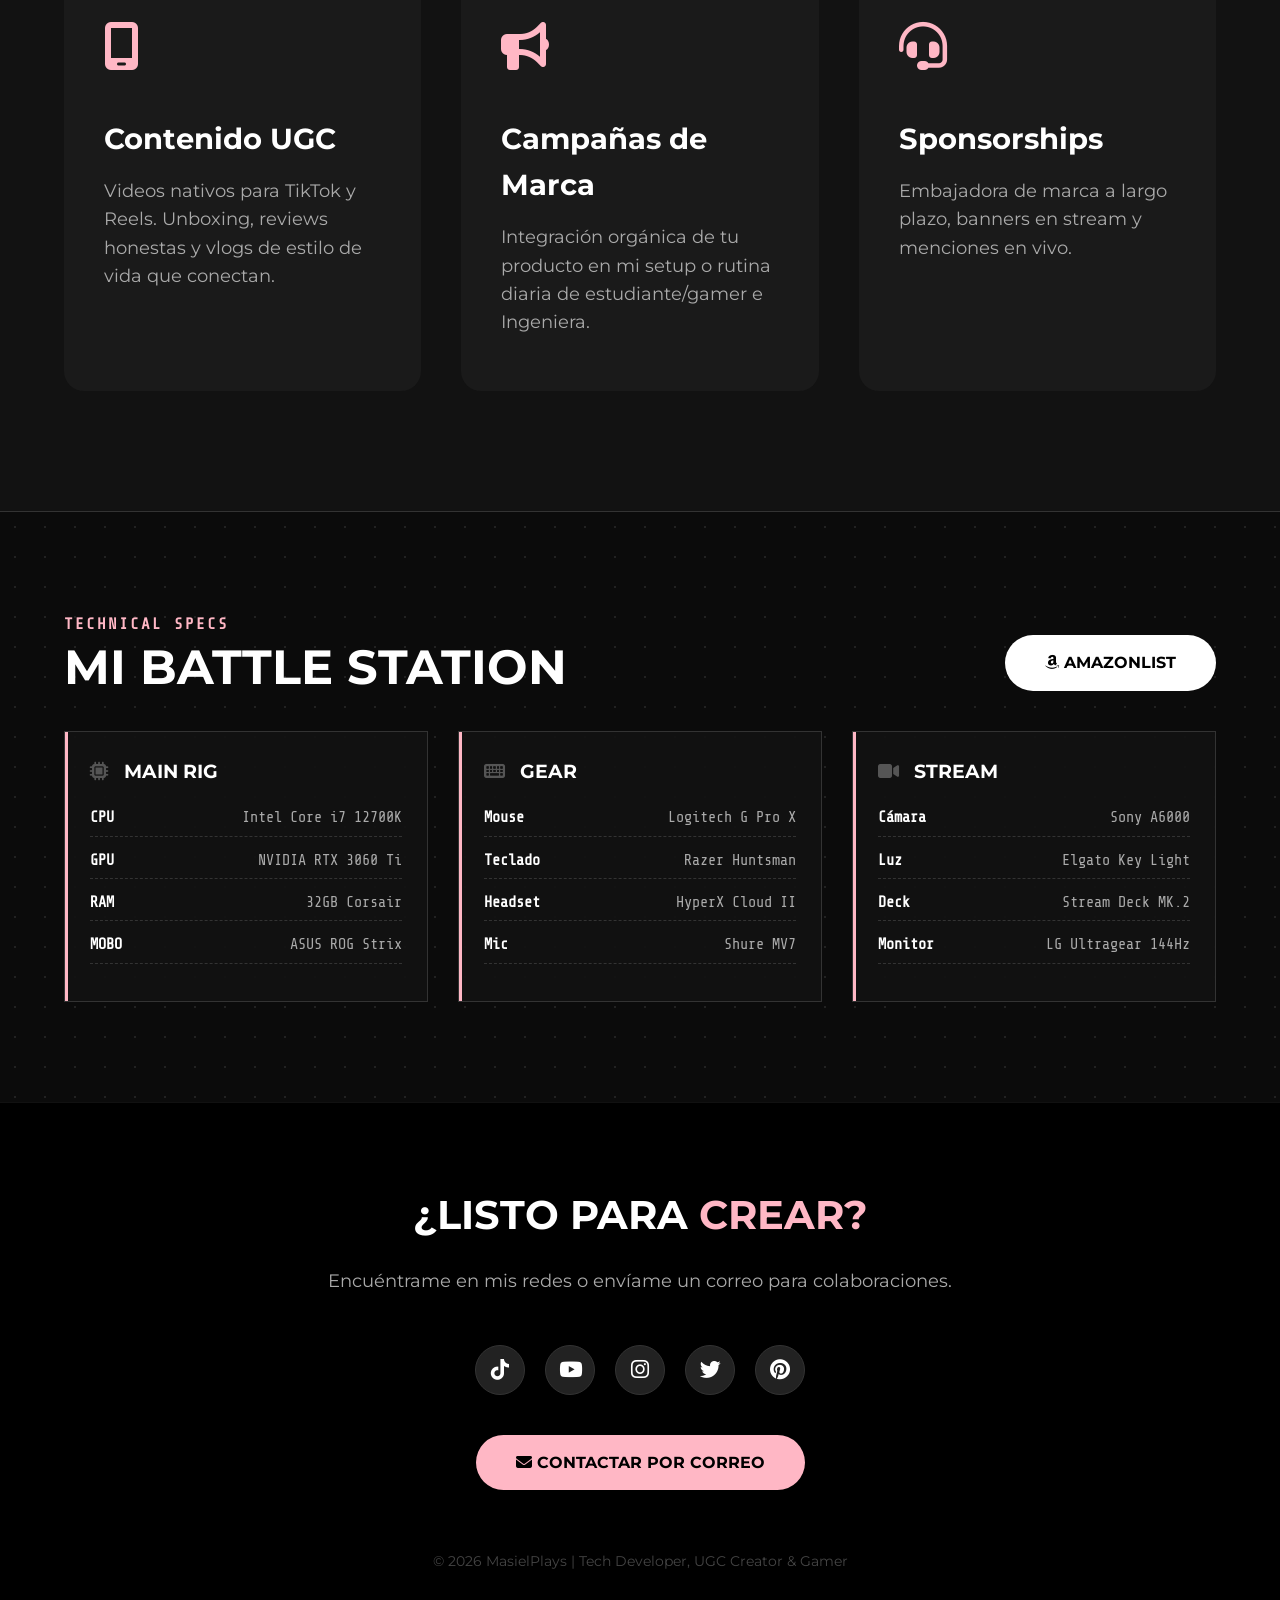
==== commit d6a3a2ec: "Menu fijo PC y responsivo de celular terminado" ====
--- a/index.html
+++ b/index.html
@@ -30,21 +30,37 @@
             line-height: 1.6;
         }
 
-        /* --- 2. NAV & HERO --- */
+        /* --- 2. NAV & HERO (VERSIÓN GENERAL / PC) --- */
         .navbar {
-            display: flex; justify-content: space-between; align-items: center;
-            padding: 15px 5%; /* Padding reducido para alinear mejor */
-            background: rgba(5,5,5,0.95); position: sticky; top: 0; z-index: 1000;
+            display: flex; 
+            justify-content: space-between; 
+            align-items: center;
+            padding: 20px 5%; 
+            background: #111111 !important; /* Fondo negro sólido para PC y móvil */
+            
+            /* FIJA LA BARRA EN EL TECHO SIEMPRE */
+            position: fixed !important; 
+            top: 0 !important; 
+            left: 0 !important;
+            width: 100% !important;
+            z-index: 999999 !important; /* Capa superior absoluta */
             border-bottom: 1px solid #222;
         }
+        
         .logo { font-size: 1.5rem; font-weight: 900; text-transform: uppercase; color: #fff; }
         .highlight { color: var(--color-accent); }
         
-        .nav-links { display: flex; gap: 30px; list-style: none; align-items: center; }
+        /* CORRECCIÓN VERTICAL DE PC: Mantiene el menú en una sola línea horizontal */
+        .nav-links { 
+            display: flex !important; 
+            flex-direction: row !important;
+            gap: 30px; 
+            list-style: none; 
+            align-items: center; 
+        }
         .nav-links a { color: #fff; text-decoration: none; font-weight: 500; transition: 0.3s; }
         .nav-links a:hover { color: var(--color-accent); }
 
-        /* CORRECCIÓN BOTÓN CONTACTO DEL MENÚ */
         .nav-btn {
             padding: 10px 25px !important;
             background: var(--color-accent);
@@ -58,33 +74,25 @@
         .nav-btn:hover { background: #fff; transform: translateY(-2px); }
 
         .hero {
-            height: 90vh; display: flex; align-items: center; justify-content: center; text-align: center;
+            height: 100vh; display: flex; align-items: center; justify-content: center; text-align: center;
             background: radial-gradient(circle, rgba(20,20,20,0.6), #050505), url('assets/img/portada.png');
             background-size: cover; background-position: center;
+            padding-top: 80px !important; /* Evita que el menú tape el contenido de la portada */
         }
         .hero h1 { font-size: 4rem; margin-bottom: 20px; font-weight: 900; line-height: 1; }
         
-        /* Botón Grande de la Portada */
         .btn { padding: 15px 40px; background: var(--color-accent); color: #000; text-decoration: none; border-radius: 50px; font-weight: bold; text-transform: uppercase; display: inline-block; transition: 0.3s; cursor: pointer; }
         .btn:hover { transform: translateY(-5px); box-shadow: 0 10px 20px rgba(255,183,197,0.3); }
 
-        /* REDES SOCIALES EN PORTADA (NUEVO) */
-        .hero-socials {
-            display: flex; gap: 25px; justify-content: center; margin-top: 40px;
-        }
-        .hero-socials a {
-            color: rgba(255,255,255,0.7); font-size: 1.8rem; transition: 0.3s;
-        }
+        .hero-socials { display: flex; gap: 25px; justify-content: center; margin-top: 40px; }
+        .hero-socials a { color: rgba(255,255,255,0.7); font-size: 1.8rem; transition: 0.3s; text-decoration: none; }
         .hero-socials a:hover { color: var(--color-accent); transform: scale(1.2); }
 
         /* --- 3. GALERÍA --- */
         .gallery-section { padding: 80px 0; background: #000; position: relative; }
         .gallery-container { width: 100%; margin: 0 auto; position: relative; padding: 0 60px; }
         .swiper { width: 100%; padding: 20px 0; }
-        .swiper-slide { 
-            height: auto; aspect-ratio: 1 / 1; border-radius: 15px; overflow: hidden; opacity: 0.4; transition: 0.5s; 
-            border: 1px solid #333;
-        }
+        .swiper-slide { height: auto; aspect-ratio: 1 / 1; border-radius: 15px; overflow: hidden; opacity: 0.4; transition: 0.5s; border: 1px solid #333; }
         .swiper-slide img { width: 100%; height: 100%; object-fit: cover; }
         .swiper-slide-active { opacity: 1; transform: scale(1.1); z-index: 10; border: 2px solid var(--color-accent); box-shadow: 0 0 30px rgba(255,183,197,0.3); }
 
@@ -94,22 +102,13 @@
         .swiper-button-next { right: 15px !important; }
 
         /* --- 4. SOBRE MÍ --- */
-        .about-section {
-            padding: 120px 5%; background: #080808; 
-            display: flex; justify-content: center; align-items: center;
-        }
+        .about-section { padding: 120px 5%; background: #080808; display: flex; justify-content: center; align-items: center; }
         .about-grid { display: grid; grid-template-columns: 1fr 1fr; gap: 6rem; max-width: 1500px; align-items: center; width: 100%; }
-        
-        .about-img-frame { 
-            position: relative; border-radius: 30px; border: 1px solid #333; overflow: hidden; 
-            box-shadow: 0 30px 60px rgba(0,0,0,0.5);
-        }
+        .about-img-frame { position: relative; border-radius: 30px; border: 1px solid #333; overflow: hidden; box-shadow: 0 30px 60px rgba(0,0,0,0.5); }
         .about-img-frame img { width: 100%; display: block; }
-        
         .about-text h2 { font-size: 4rem; line-height: 1; margin-bottom: 20px; font-weight: 900; }
         .subtitle { font-size: 1.5rem; color: var(--color-accent); text-transform: uppercase; letter-spacing: 3px; margin-bottom: 40px; font-weight: 700; }
         .desc { font-size: 1.2rem; color: #ccc; margin-bottom: 30px; max-width: 600px; line-height: 1.8; }
-        
         .stats-bar { display: flex; gap: 40px; margin-top: 40px; border-top: 1px solid #333; padding-top: 30px; }
         .stat-item h3 { font-size: 2.5rem; color: #fff; margin-bottom: 5px; }
         .stat-item p { color: #666; font-size: 0.9rem; text-transform: uppercase; letter-spacing: 1px; }
@@ -118,7 +117,6 @@
         .services-section { background: var(--color-surface); padding: 120px 5%; text-align: center; border-top: 1px solid #222; }
         .section-header h2 { font-size: 3rem; margin-bottom: 15px; }
         .section-subtitle { color: #888; font-size: 1.2rem; margin-bottom: 60px; }
-
         .services-grid { display: grid; grid-template-columns: repeat(auto-fit, minmax(350px, 1fr)); gap: 40px; max-width: 1400px; margin: 0 auto; }
         .service-card { background: #1a1a1a; padding: 50px 40px; border-radius: 20px; transition: 0.4s; border-bottom: 5px solid transparent; text-align: left; }
         .service-card:hover { transform: translateY(-15px); border-bottom-color: var(--color-accent); background: #222; }
@@ -132,11 +130,8 @@
         .pet-card { background: rgba(255,255,255,0.6); padding: 30px; border-radius: 30px; backdrop-filter: blur(10px); width: 250px; }
         .pet-card img { width: 150px; height: 150px; border-radius: 50%; object-fit: cover; margin-bottom: 20px; border: 5px solid #fff; }
 
-        /* --- 7. SETUP (NUEVO) --- */
-        .setup-section { 
-            padding: 100px 5%; background: #0b0b0b; border-top: 1px solid #333;
-            background-image: radial-gradient(#222 1px, transparent 1px); background-size: 30px 30px;
-        }
+        /* --- 7. SETUP --- */
+        .setup-section { padding: 100px 5%; background: #0b0b0b; border-top: 1px solid #333; background-image: radial-gradient(#222 1px, transparent 1px); background-size: 30px 30px; }
         .tech-font { font-family: var(--font-tech); }
         .setup-grid { display: grid; grid-template-columns: repeat(auto-fit, minmax(300px, 1fr)); gap: 30px; margin-top: 40px; }
         .spec-card { background: rgba(18, 18, 18, 0.9); border: 1px solid #333; padding: 25px; position: relative; }
@@ -150,8 +145,86 @@
         .social-link { width: 50px; height: 50px; background: #222; color: #fff; display: flex; align-items: center; justify-content: center; border-radius: 50%; text-decoration: none; font-size: 1.3rem; transition: 0.3s; border: 1px solid #333; }
         .social-link:hover { background: var(--color-accent); color: #000; transform: translateY(-5px); }
 
-        /* RESPONSIVE */
-        @media (max-width: 1024px) {
+        /* --- 9. ESCUDO RESISTENTE EXCLUSIVO PARA CELULARES --- */
+        html, body {
+            overflow-x: hidden !important;
+            max-width: 100vw !important;
+            width: 100% !important;
+        }
+
+        @media (max-width: 768px) {
+            /* Menú alineado para deslizar con el dedo de forma limpia */
+            .navbar { 
+                padding: 15px 15px !important; 
+                justify-content: flex-start !important; 
+            }
+            
+            .logo { 
+                margin-right: 30px !important; 
+                flex-shrink: 0 !important; 
+            }
+            
+            .nav-links {
+                display: flex !important;
+                flex-direction: row !important; /* Mantiene la fila en móvil */
+                overflow-x: auto !important; /* Activa deslizamiento horizontal */
+                overflow-y: hidden !important; /* Bloquea salto vertical */
+                white-space: nowrap !important;
+                -webkit-overflow-scrolling: touch !important;
+                width: 100% !important; 
+                padding-bottom: 5px !important;
+                gap: 20px !important; 
+            }
+            
+            .nav-links::-webkit-scrollbar { display: none !important; }
+            
+            /* Ajuste de Portada: Texto a la izquierda y enfoque en tu rostro */
+            .hero {
+                background-position: 80% center !important; 
+                height: 100vh !important;
+                display: flex !important;
+                justify-content: flex-start !important;
+                padding-left: 20px !important;
+            }
+
+            .hero-content {
+                text-align: left !important;
+                max-width: 75% !important;
+                margin-left: 0 !important;
+            }
+
+            .hero h1 { font-size: 2.5rem !important; line-height: 1.1 !important; }
+
+            /* Centrado adaptivo para secciones inferiores */
+            .about-grid, .gallery-container {
+                gap: 30px !important;
+                padding: 0 20px !important;
+                display: block !important;
+                text-align: center !important;
+            }
+
+            .about-text h2 {
+                font-size: 2.5rem !important;
+                line-height: 1.1 !important;
+                margin: 30px auto !important;
+            }
+
+            .subtitle, .desc {
+                margin-left: auto !important;
+                margin-right: auto !important;
+                max-width: 90% !important;
+            }
+
+            .stats-bar {
+                justify-content: center !important;
+                flex-wrap: wrap !important;
+                gap: 20px !important;
+                padding-top: 20px !important;
+            }
+        }
+
+        /* RESPONSIVE IPADS / TABLETS */
+        @media (max-width: 1024px) and (min-width: 769px) {
             .about-grid { grid-template-columns: 1fr; text-align: center; gap: 60px; }
             .hero h1 { font-size: 3rem; }
             .gallery-container { padding: 0 40px; }
@@ -159,8 +232,6 @@
             .swiper-button-prev { left: 0 !important; }
             .swiper-button-next { right: 0 !important; }
         }
-
-        
     </style>
 </head>
 <body>
@@ -186,7 +257,7 @@
             </div>
 
             <div class="hero-socials" data-aos="fade-up" data-aos-delay="400">
-                <a href="https://www.tiktok.com/@masielgamer" target="_blank" title="TikTok"><i class="fa-brands fa-tiktok"></i></a>
+                <a href="https://www.tiktok.com/@masielplays" target="_blank" title="TikTok"><i class="fa-brands fa-tiktok"></i></a>
                 <a href="https://www.instagram.com/masielgamer" target="_blank" title="Instagram"><i class="fa-brands fa-instagram"></i></a>
                 <a href="https://www.youtube.com/@masielgamer7" target="_blank" title="YouTube"><i class="fa-brands fa-youtube"></i></a>
                 <a href="https://www.twitch.tv/masielplays" target="_blank" title="Twitch"><i class="fa-brands fa-twitch"></i></a>
@@ -247,7 +318,6 @@
                         <p>UGC & Influencer</p>
                     </div>
                 </div>
-                </div>
             </div>
         </div>
     </section>
@@ -349,8 +419,8 @@
         </div>
         
         <a href="https://mail.google.com/mail/?view=cm&fs=1&to=masimoon5@gmail.com" target="_blank" class="btn btn-primary" data-aos="fade-up" data-aos-delay="300">
-    <i class="fa-solid fa-envelope"></i> Contactar por Correo
-</a>
+            <i class="fa-solid fa-envelope"></i> Contactar por Correo
+        </a>
 
         <div style="margin-top: 60px; color: #444; font-size: 0.9rem;">
             <p>&copy; 2026 MasielPlays | Tech Developer, UGC Creator & Gamer</p>
@@ -361,17 +431,14 @@
     <script src="https://cdn.jsdelivr.net/npm/swiper@11/swiper-bundle.min.js"></script>
     
     <script>
-        // 1. INICIAR ANIMACIONES
         AOS.init({ duration: 1000, once: true });
 
-        // 2. PARCHE "ANTIBUG" PARA QUE NO DESAPAREZCA NADA
         window.addEventListener('load', function() {
             setTimeout(function() {
                 AOS.refresh(); 
             }, 500);
         });
 
-        // 3. SCROLL SUAVE (CORRECCIÓN)
         document.querySelectorAll('a[href^="#"]').forEach(anchor => {
             anchor.addEventListener('click', function (e) {
                 e.preventDefault();
@@ -383,7 +450,6 @@
             });
         });
 
-        // 4. CARRUSEL
         new Swiper(".mySwiper", {
             slidesPerView: 2, spaceBetween: 10, centeredSlides: true, loop: true,
             autoplay: { delay: 5000, disableOnInteraction: false },
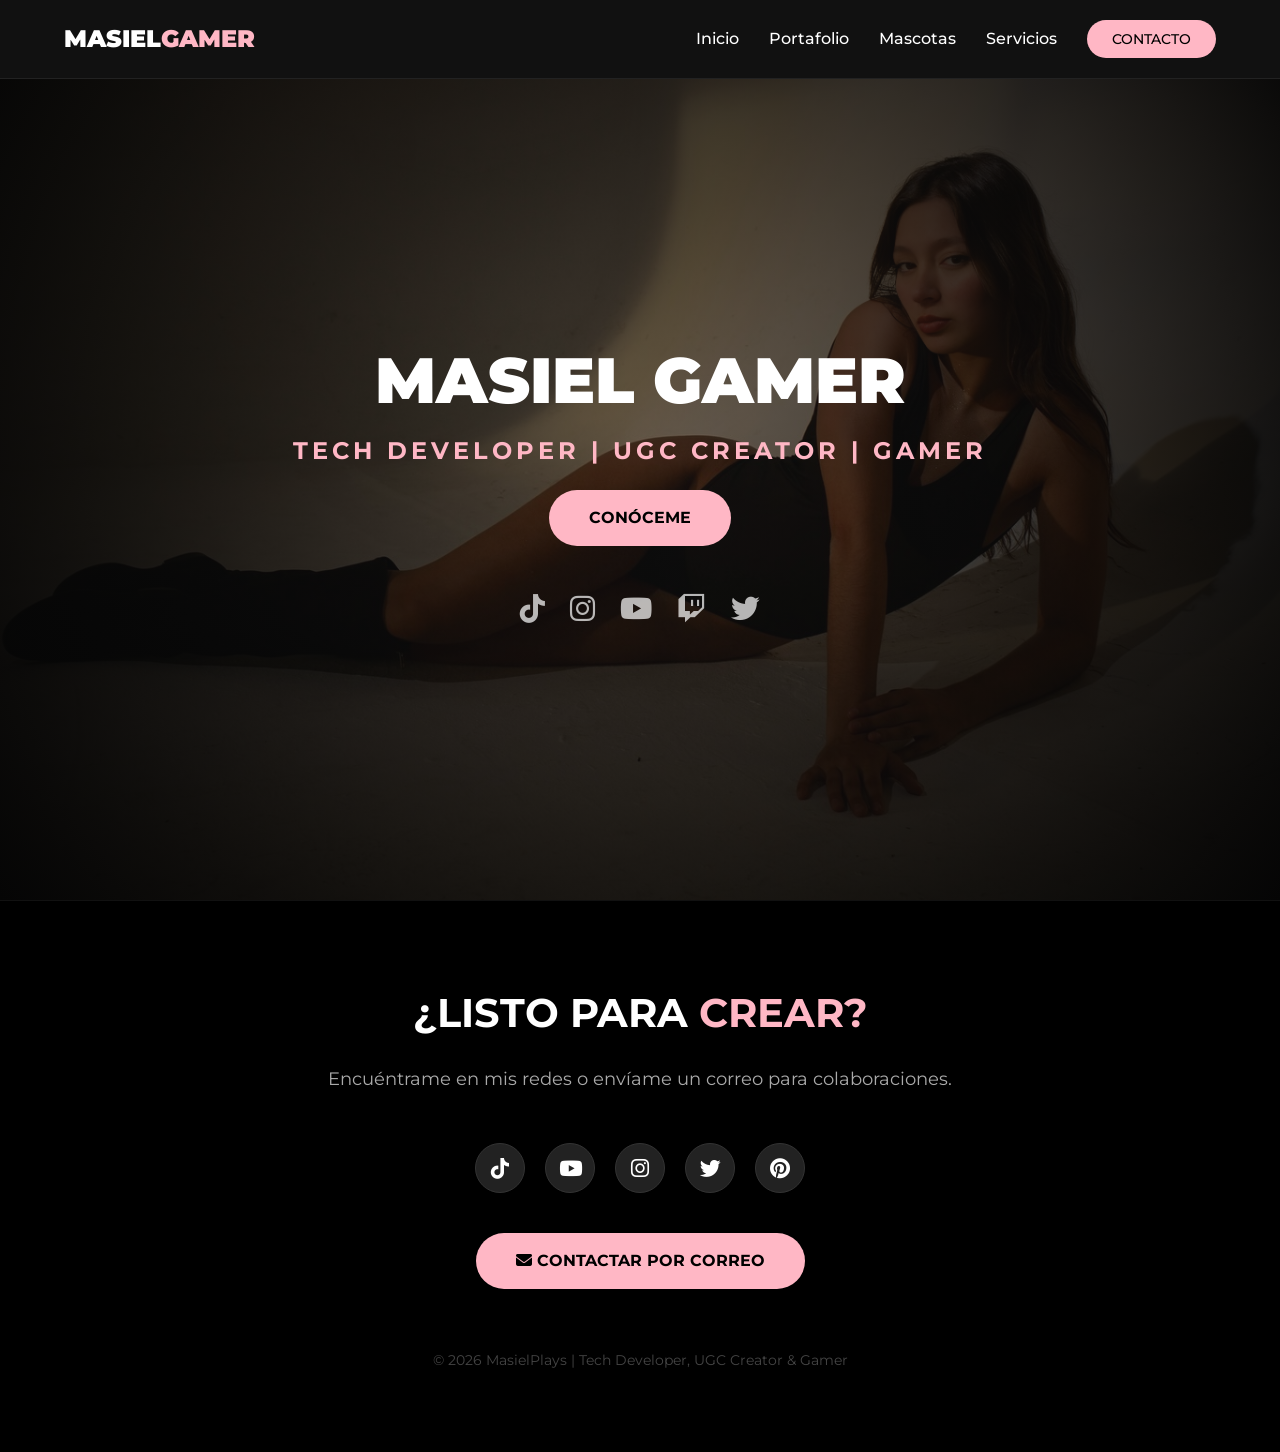
==== commit fc7f4889: "Nuevas secciones de portafolio y servicios" ====
--- a/index.html
+++ b/index.html
@@ -239,12 +239,12 @@
     <nav class="navbar">
         <div class="logo">Masiel<span class="highlight">Gamer</span></div>
         <ul class="nav-links">
-            <li><a href="#hero">Inicio</a></li>
-            <li><a href="#pets">Mascotas</a></li>
-            <li><a href="#services">Servicios</a></li>
-            <li><a href="#setup">Setup</a></li>
-            <li><a href="#contact" class="nav-btn">Contacto</a></li>
-        </ul>
+    <li><a href="index.html">Inicio</a></li>
+    <li><a href="portafolio/index.html"></i> Portafolio</a></li>
+    <li><a href="mascotas/index.html">Mascotas</a></li>
+    <li><a href="servicios.html">Servicios</a></li>
+    <li><a href="https://mail.google.com/mail/?view=cm&fs=1&to=contactomasiel@gmail.com" target="_blank" class="nav-btn">Contacto</a></li>
+</ul>
     </nav>
 
     <section id="hero" class="hero">
@@ -253,7 +253,7 @@
             <h2 style="color:var(--color-accent); letter-spacing:4px; margin-bottom:20px;" data-aos="fade-up" data-aos-delay="200">TECH DEVELOPER | UGC CREATOR | GAMER</h2>
             
             <div data-aos="fade-up" data-aos-delay="300">
-                <a href="#about" class="btn">Conóceme</a>
+                <a href="portafolio/index.html" class="btn">CONÓCEME</a>
             </div>
 
             <div class="hero-socials" data-aos="fade-up" data-aos-delay="400">
@@ -266,143 +266,11 @@
         </div>
     </section>
 
-    <section class="gallery-section" data-aos="fade-up">
-        <div class="gallery-container">
-            <div class="swiper-button-prev"></div>
-            <div class="swiper-button-next"></div>
-            <div class="swiper mySwiper">
-                <div class="swiper-wrapper">
-                    <div class="swiper-slide"><img src="assets/img/f1.jpg" alt="1"></div>
-                    <div class="swiper-slide"><img src="assets/img/f2.jpg" alt="2"></div>
-                    <div class="swiper-slide"><img src="assets/img/f3.jpg" alt="3"></div>
-                    <div class="swiper-slide"><img src="assets/img/f4.jpeg" alt="4"></div>
-                    <div class="swiper-slide"><img src="assets/img/f5.jpeg" alt="5"></div>
-                    <div class="swiper-slide"><img src="assets/img/f6.jpeg" alt="6"></div>
-                    <div class="swiper-slide"><img src="assets/img/f7.JPG" alt="7"></div>
-                    <div class="swiper-slide"><img src="assets/img/f8.jpg" alt="1"></div>
-                    <div class="swiper-slide"><img src="assets/img/f9.jpg" alt="2"></div>
-                    <div class="swiper-slide"><img src="assets/img/f10.JPG" alt="3"></div>
-                    <div class="swiper-slide"><img src="assets/img/f11.JPG" alt="4"></div>
-                    <div class="swiper-slide"><img src="assets/img/f12.JPG" alt="5"></div>
-                    <div class="swiper-slide"><img src="assets/img/f13.jpg" alt="6"></div>
-                    <div class="swiper-slide"><img src="assets/img/f14.JPG" alt="7"></div>
-                </div>
-            </div>
-        </div>
-    </section>
-
-    <section id="about" class="about-section">
-        <div class="about-grid">
-            <div class="about-img-frame" data-aos="fade-right">
-                <img src="assets/img/perfil.jpeg" alt="Profile">
-            </div>
-            <div class="about-text" data-aos="fade-left">
-                <h2>DETRÁS DEL<br><span class="highlight">NICKNAME</span></h2>
-                <p class="subtitle">Masiel | Level 26 | Perú</p>
-                <p class="desc">
-                    ¡Hola! Soy Masiel. Como <strong>Tech Developer</strong>, me apasiona la lógica, el código y la tecnología. En mi lado más creativo, soy creadora de contenido UGC enfocada en <strong>estilo de vida, belleza y vlogs</strong>, creando conexiones auténticas para las marcas. Y cuando no estoy programando o grabando, me encuentras en mi faceta de gamer competitiva.
-                </p>
-                <div class="stats-bar">
-                    <div class="stat-item" data-aos="zoom-in" data-aos-delay="100">
-                        <h3 style="color:#fff;">Dota 2</h3>
-                        <p>6K MMR • Support</p>
-                    </div>
-                    
-                    <div class="stat-item" data-aos="zoom-in" data-aos-delay="200">
-                        <h3 style="color:#fff;">+10 Años</h3>
-                        <p>Gaming Exp</p>
-                    </div>
-                    
-                    <div class="stat-item" data-aos="zoom-in" data-aos-delay="300">
-                        <h3 style="color:#fff;">+6 Años</h3>
-                        <p>UGC & Influencer</p>
-                    </div>
-                </div>
-            </div>
-        </div>
-    </section>
-
-    <section id="pets" class="pets">
-        <h2 style="font-size: 2.5rem;" data-aos="fade-down">MIS COMPAÑEROS 🐾</h2>
-        <div class="pet-cards">
-            <div class="pet-card" data-aos="zoom-in" data-aos-delay="100">
-                <img src="assets/img/balto.jpg" alt="Perro">
-                <h3>BALTO</h3>
-            </div>
-            <div class="pet-card" data-aos="zoom-in" data-aos-delay="200">
-                <img src="assets/img/laska.jpg" alt="Gato">
-                <h3>LASKA</h3>
-            </div>
-        </div>
-    </section>
-
-    <section id="services" class="services-section">
-        <div class="section-header">
-            <h2 data-aos="fade-up">TRABAJEMOS <span class="highlight">JUNTOS</span></h2>
-            <p class="section-subtitle" data-aos="fade-up">Creo contenido auténtico que conecta marcas con nuevas audiencias.</p>
-        </div>
-        <div class="services-grid">
-            <div class="service-card" data-aos="fade-up" data-aos-delay="100">
-                <div class="service-icon"><i class="fa-solid fa-mobile-screen"></i></div>
-                <h3>Contenido UGC</h3>
-                <p>Videos nativos para TikTok y Reels. Unboxing, reviews honestas y vlogs de estilo de vida que conectan.</p>
-            </div>
-            <div class="service-card" data-aos="fade-up" data-aos-delay="200">
-                <div class="service-icon"><i class="fa-solid fa-bullhorn"></i></div>
-                <h3>Campañas de Marca</h3>
-                <p>Integración orgánica de tu producto en mi setup o rutina diaria de estudiante/gamer e Ingeniera.</p>
-            </div>
-            <div class="service-card" data-aos="fade-up" data-aos-delay="300">
-                <div class="service-icon"><i class="fa-solid fa-headset"></i></div>
-                <h3>Sponsorships</h3>
-                <p>Embajadora de marca a largo plazo, banners en stream y menciones en vivo.</p>
-            </div>
-        </div>
-    </section>
-
-    <section id="setup" class="setup-section">
-        <div style="max-width: 1400px; margin: 0 auto;">
-            <div style="display:flex; justify-content:space-between; align-items:end; margin-bottom:40px; flex-wrap:wrap;">
-                <div data-aos="fade-right">
-                    <h4 style="color:var(--color-accent); letter-spacing:2px; margin-bottom:5px;" class="tech-font">TECHNICAL SPECS</h4>
-                    <h2 style="font-size:3rem; line-height:1;">MI <span style="color:#fff">BATTLE STATION</span></h2>
-                </div>
-                <a href="https://amazon.com" target="_blank" class="btn btn-primary" style="background:#fff; color:#000; margin-top:20px;" data-aos="fade-left">
-                    <i class="fa-brands fa-amazon"></i> AmazonList
-                </a>
-            </div>
-
-            <div class="setup-grid">
-                <div class="spec-card" data-aos="fade-up">
-                    <h3 style="color:#fff; margin-bottom: 15px;"><i class="fa-solid fa-microchip" style="margin-right:10px; color:#555;"></i> MAIN RIG</h3>
-                    <ul class="spec-list">
-                        <li><span>CPU</span> <span>Intel Core i7 12700K</span></li>
-                        <li><span>GPU</span> <span>NVIDIA RTX 3060 Ti</span></li>
-                        <li><span>RAM</span> <span>32GB Corsair</span></li>
-                        <li><span>MOBO</span> <span>ASUS ROG Strix</span></li>
-                    </ul>
-                </div>
-                <div class="spec-card" data-aos="fade-up" data-aos-delay="100">
-                    <h3 style="color:#fff; margin-bottom: 15px;"><i class="fa-solid fa-keyboard" style="margin-right:10px; color:#555;"></i> GEAR</h3>
-                    <ul class="spec-list">
-                        <li><span>Mouse</span> <span>Logitech G Pro X</span></li>
-                        <li><span>Teclado</span> <span>Razer Huntsman</span></li>
-                        <li><span>Headset</span> <span>HyperX Cloud II</span></li>
-                        <li><span>Mic</span> <span>Shure MV7</span></li>
-                    </ul>
-                </div>
-                <div class="spec-card" data-aos="fade-up" data-aos-delay="200">
-                    <h3 style="color:#fff; margin-bottom: 15px;"><i class="fa-solid fa-video" style="margin-right:10px; color:#555;"></i> STREAM</h3>
-                    <ul class="spec-list">
-                        <li><span>Cámara</span> <span>Sony A6000</span></li>
-                        <li><span>Luz</span> <span>Elgato Key Light</span></li>
-                        <li><span>Deck</span> <span>Stream Deck MK.2</span></li>
-                        <li><span>Monitor</span> <span>LG Ultragear 144Hz</span></li>
-                    </ul>
-                </div>
-            </div>
-        </div>
-    </section>
+   
+
+    
+
+    
 
     <footer id="contact" style="background: #000; padding: 80px 5%; border-top: 1px solid #111; text-align: center;">
         <h2 style="font-size: 2.5rem; margin-bottom: 20px; color: white;" data-aos="fade-up">¿LISTO PARA <span class="highlight">CREAR?</span></h2>
@@ -418,7 +286,7 @@
             <a href="https://www.pinterest.com/masielgamer" target="_blank" class="social-link" title="Pinterest"><i class="fa-brands fa-pinterest"></i></a>
         </div>
         
-        <a href="https://mail.google.com/mail/?view=cm&fs=1&to=masimoon5@gmail.com" target="_blank" class="btn btn-primary" data-aos="fade-up" data-aos-delay="300">
+        <a href="https://mail.google.com/mail/?view=cm&fs=1&to=contactomasiel@gmail.com" target="_blank" class="btn btn-primary" data-aos="fade-up" data-aos-delay="300">
             <i class="fa-solid fa-envelope"></i> Contactar por Correo
         </a>
 
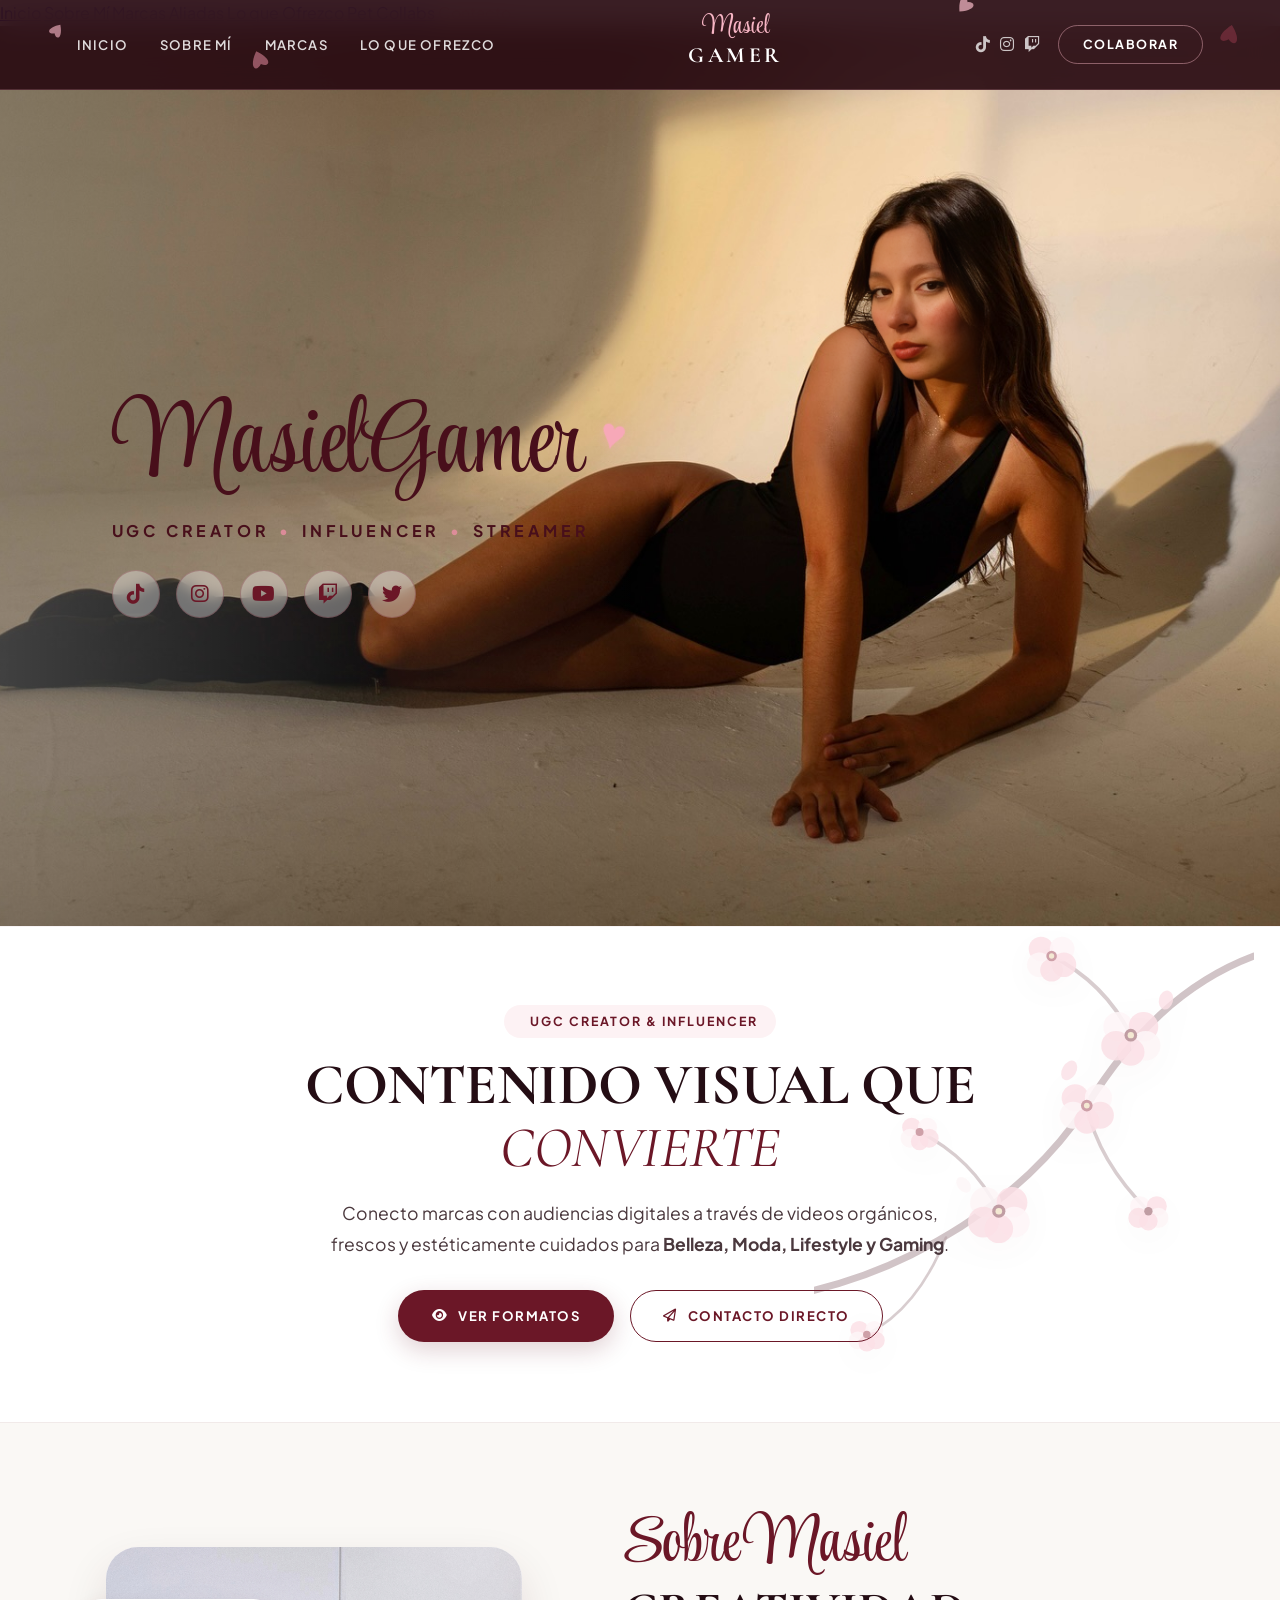
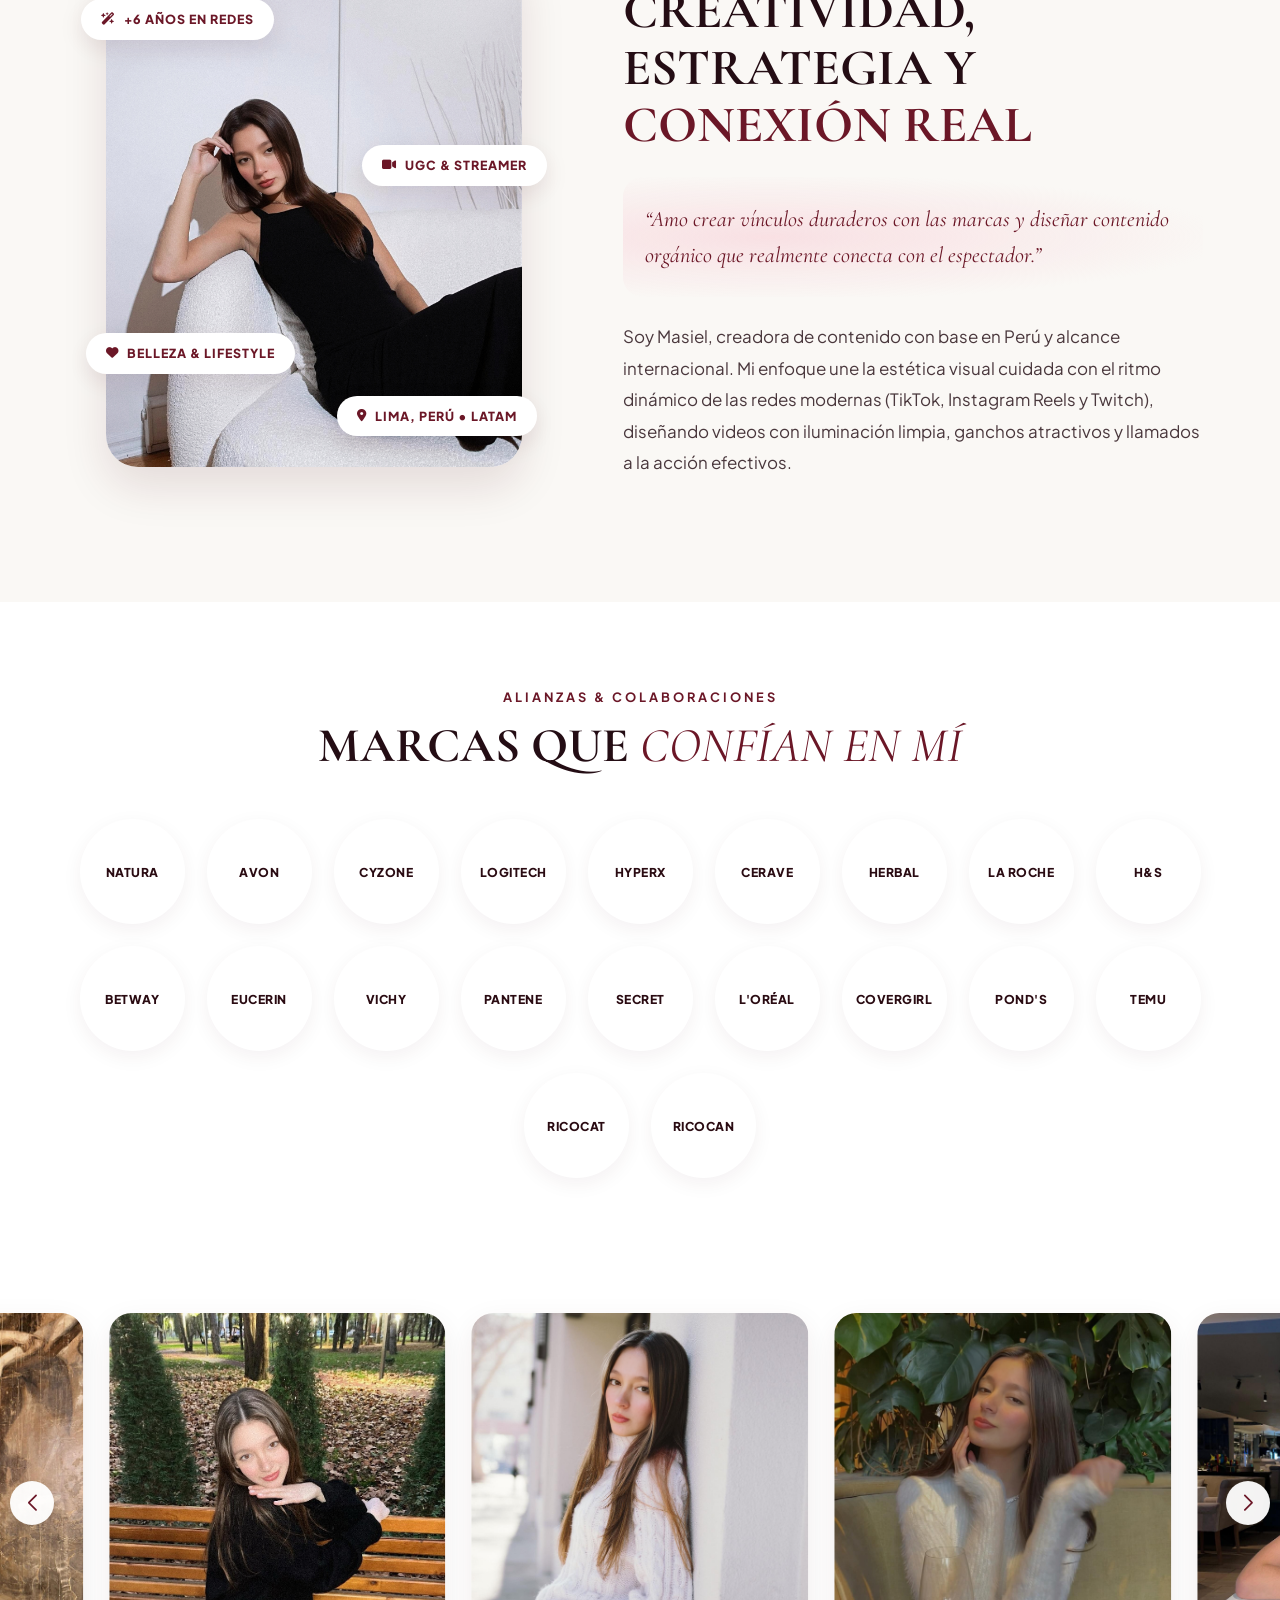
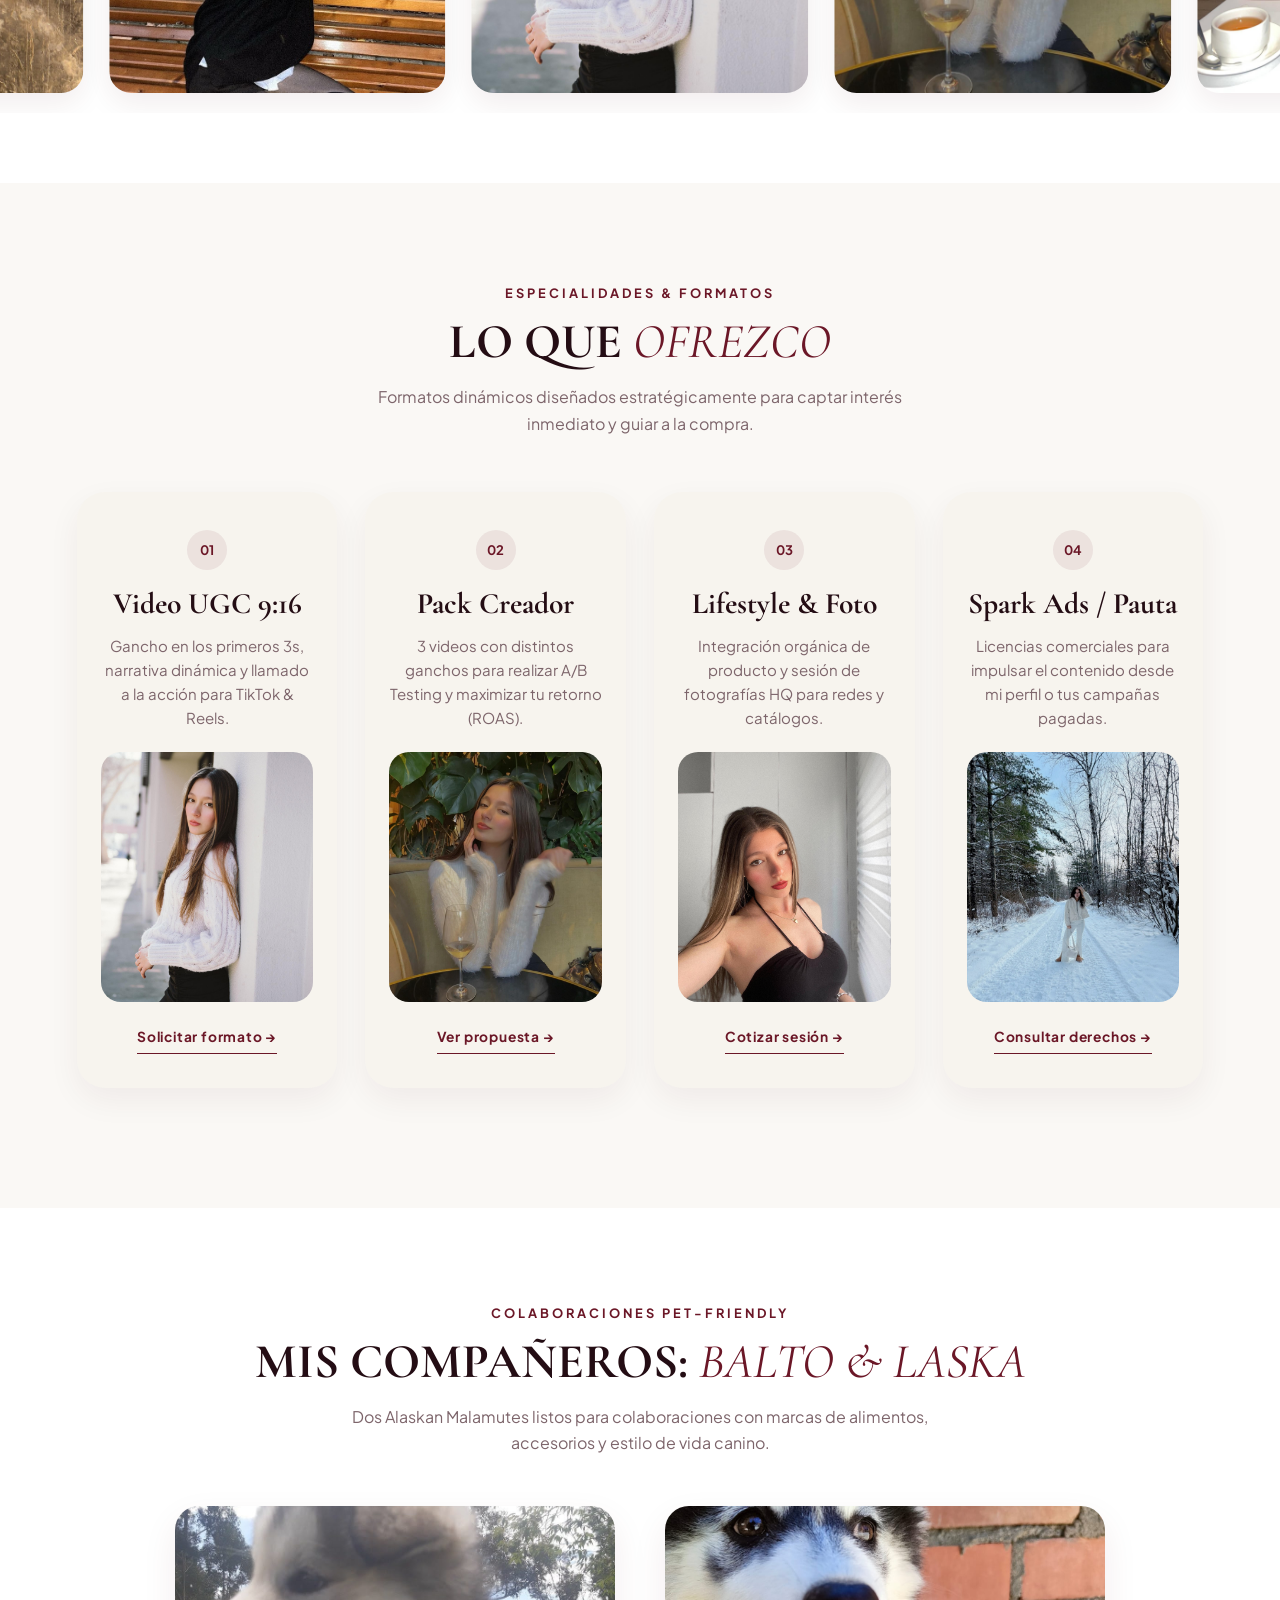
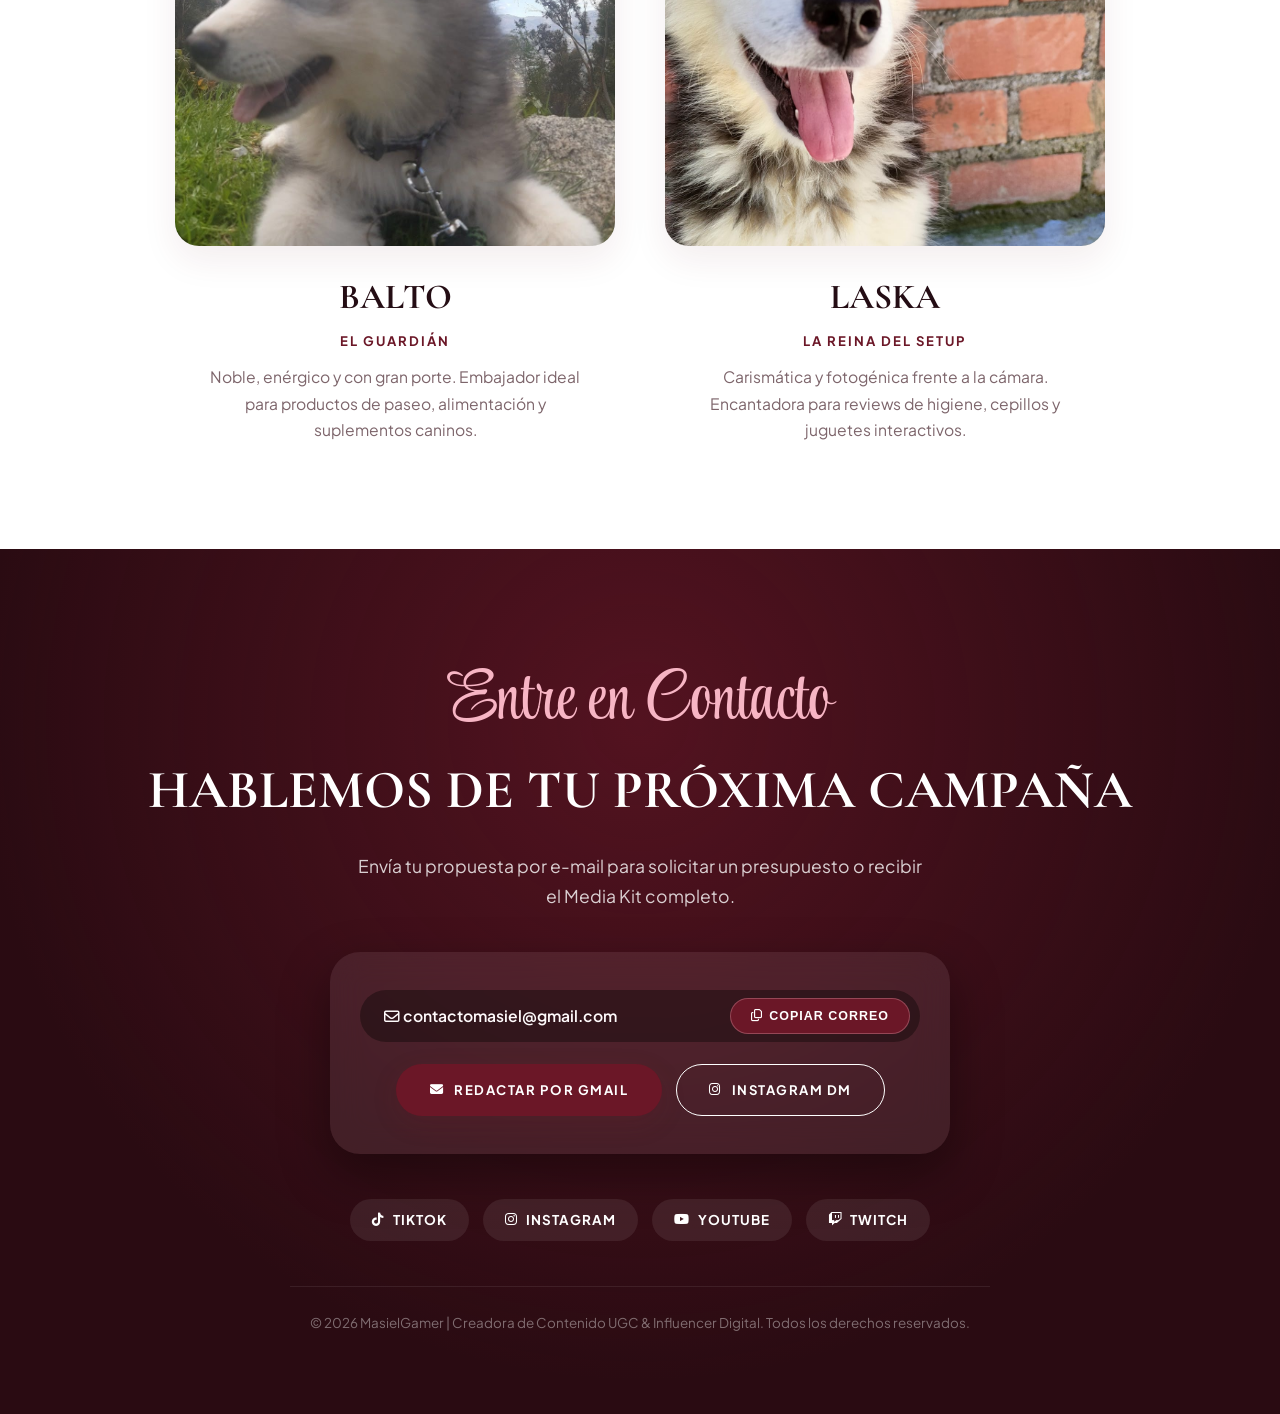
==== commit a62f01ca: "Rediseño de la pagina" ====
--- a/index.html
+++ b/index.html
@@ -3,331 +3,394 @@
 <head>
     <meta charset="UTF-8">
     <meta name="viewport" content="width=device-width, initial-scale=1.0">
-    <title>MasielGamer | Portfolio</title>
+    <title>MasielGamer | Creadora UGC & Influencer Digital</title>
+    <meta name="description" content="Portafolio y Media Kit oficial de MasielGamer. Creadora de contenido UGC para Belleza, Moda, Lifestyle y Gaming. Videos dinámicos y de alta conversión.">
+
+    <!-- Tipografías Editoriales de Lujo: Style Script, Alex Brush, Allura, Great Vibes, Cormorant Garamond & Plus Jakarta Sans -->
+    <link rel="preconnect" href="https://fonts.googleapis.com">
+    <link rel="preconnect" href="https://fonts.gstatic.com" crossorigin>
+    <link href="https://fonts.googleapis.com/css2?family=Alex+Brush&family=Allura&family=Cormorant+Garamond:ital,wght@0,400;0,600;0,700;1,400;1,600&family=Great+Vibes&family=Pinyon+Script&family=Plus+Jakarta+Sans:wght@400;500;600;700;800&family=Style+Script&display=swap" rel="stylesheet">
+
+    <!-- Iconos FontAwesome -->
+    <link rel="stylesheet" href="https://cdnjs.cloudflare.com/ajax/libs/font-awesome/6.4.0/css/all.min.css">
     
-    <link href="https://fonts.googleapis.com/css2?family=Montserrat:wght@400;500;700;900&family=Share+Tech+Mono&display=swap" rel="stylesheet">
-    <link rel="stylesheet" href="https://cdnjs.cloudflare.com/ajax/libs/font-awesome/6.4.0/css/all.min.css">
+    <!-- Animaciones AOS -->
     <link href="https://unpkg.com/aos@2.3.1/dist/aos.css" rel="stylesheet">
+    
+    <!-- Swiper Carousel -->
     <link rel="stylesheet" href="https://cdn.jsdelivr.net/npm/swiper@11/swiper-bundle.min.css"/>
 
-    <style>
-        /* --- 1. BASE --- */
-        :root {
-            --color-accent: #FFB7C5; 
-            --color-bg: #050505; 
-            --color-surface: #121212; 
-            --font-primary: 'Montserrat', sans-serif;
-            --font-tech: 'Share Tech Mono', monospace;
-        }
-
-        html { scroll-behavior: smooth; }
-        * { margin: 0; padding: 0; box-sizing: border-box; }
-        body {
-            font-family: var(--font-primary);
-            background-color: var(--color-bg);
-            color: #ffffff;
-            overflow-x: hidden;
-            line-height: 1.6;
-        }
-
-        /* --- 2. NAV & HERO (VERSIÓN GENERAL / PC) --- */
-        .navbar {
-            display: flex; 
-            justify-content: space-between; 
-            align-items: center;
-            padding: 20px 5%; 
-            background: #111111 !important; /* Fondo negro sólido para PC y móvil */
-            
-            /* FIJA LA BARRA EN EL TECHO SIEMPRE */
-            position: fixed !important; 
-            top: 0 !important; 
-            left: 0 !important;
-            width: 100% !important;
-            z-index: 999999 !important; /* Capa superior absoluta */
-            border-bottom: 1px solid #222;
-        }
-        
-        .logo { font-size: 1.5rem; font-weight: 900; text-transform: uppercase; color: #fff; }
-        .highlight { color: var(--color-accent); }
-        
-        /* CORRECCIÓN VERTICAL DE PC: Mantiene el menú en una sola línea horizontal */
-        .nav-links { 
-            display: flex !important; 
-            flex-direction: row !important;
-            gap: 30px; 
-            list-style: none; 
-            align-items: center; 
-        }
-        .nav-links a { color: #fff; text-decoration: none; font-weight: 500; transition: 0.3s; }
-        .nav-links a:hover { color: var(--color-accent); }
-
-        .nav-btn {
-            padding: 10px 25px !important;
-            background: var(--color-accent);
-            color: #000 !important;
-            border-radius: 50px;
-            font-weight: bold;
-            font-size: 0.9rem;
-            text-transform: uppercase;
-            transition: 0.3s;
-        }
-        .nav-btn:hover { background: #fff; transform: translateY(-2px); }
-
-        .hero {
-            height: 100vh; display: flex; align-items: center; justify-content: center; text-align: center;
-            background: radial-gradient(circle, rgba(20,20,20,0.6), #050505), url('assets/img/portada.png');
-            background-size: cover; background-position: center;
-            padding-top: 80px !important; /* Evita que el menú tape el contenido de la portada */
-        }
-        .hero h1 { font-size: 4rem; margin-bottom: 20px; font-weight: 900; line-height: 1; }
-        
-        .btn { padding: 15px 40px; background: var(--color-accent); color: #000; text-decoration: none; border-radius: 50px; font-weight: bold; text-transform: uppercase; display: inline-block; transition: 0.3s; cursor: pointer; }
-        .btn:hover { transform: translateY(-5px); box-shadow: 0 10px 20px rgba(255,183,197,0.3); }
-
-        .hero-socials { display: flex; gap: 25px; justify-content: center; margin-top: 40px; }
-        .hero-socials a { color: rgba(255,255,255,0.7); font-size: 1.8rem; transition: 0.3s; text-decoration: none; }
-        .hero-socials a:hover { color: var(--color-accent); transform: scale(1.2); }
-
-        /* --- 3. GALERÍA --- */
-        .gallery-section { padding: 80px 0; background: #000; position: relative; }
-        .gallery-container { width: 100%; margin: 0 auto; position: relative; padding: 0 60px; }
-        .swiper { width: 100%; padding: 20px 0; }
-        .swiper-slide { height: auto; aspect-ratio: 1 / 1; border-radius: 15px; overflow: hidden; opacity: 0.4; transition: 0.5s; border: 1px solid #333; }
-        .swiper-slide img { width: 100%; height: 100%; object-fit: cover; }
-        .swiper-slide-active { opacity: 1; transform: scale(1.1); z-index: 10; border: 2px solid var(--color-accent); box-shadow: 0 0 30px rgba(255,183,197,0.3); }
-
-        .swiper-button-prev, .swiper-button-next { color: var(--color-accent) !important; font-weight: bold; width: 35px; height: 35px; }
-        .swiper-button-next::after, .swiper-button-prev::after { font-size: 20px !important; }
-        .swiper-button-prev { left: 15px !important; }
-        .swiper-button-next { right: 15px !important; }
-
-        /* --- 4. SOBRE MÍ --- */
-        .about-section { padding: 120px 5%; background: #080808; display: flex; justify-content: center; align-items: center; }
-        .about-grid { display: grid; grid-template-columns: 1fr 1fr; gap: 6rem; max-width: 1500px; align-items: center; width: 100%; }
-        .about-img-frame { position: relative; border-radius: 30px; border: 1px solid #333; overflow: hidden; box-shadow: 0 30px 60px rgba(0,0,0,0.5); }
-        .about-img-frame img { width: 100%; display: block; }
-        .about-text h2 { font-size: 4rem; line-height: 1; margin-bottom: 20px; font-weight: 900; }
-        .subtitle { font-size: 1.5rem; color: var(--color-accent); text-transform: uppercase; letter-spacing: 3px; margin-bottom: 40px; font-weight: 700; }
-        .desc { font-size: 1.2rem; color: #ccc; margin-bottom: 30px; max-width: 600px; line-height: 1.8; }
-        .stats-bar { display: flex; gap: 40px; margin-top: 40px; border-top: 1px solid #333; padding-top: 30px; }
-        .stat-item h3 { font-size: 2.5rem; color: #fff; margin-bottom: 5px; }
-        .stat-item p { color: #666; font-size: 0.9rem; text-transform: uppercase; letter-spacing: 1px; }
-
-        /* --- 5. SERVICIOS --- */
-        .services-section { background: var(--color-surface); padding: 120px 5%; text-align: center; border-top: 1px solid #222; }
-        .section-header h2 { font-size: 3rem; margin-bottom: 15px; }
-        .section-subtitle { color: #888; font-size: 1.2rem; margin-bottom: 60px; }
-        .services-grid { display: grid; grid-template-columns: repeat(auto-fit, minmax(350px, 1fr)); gap: 40px; max-width: 1400px; margin: 0 auto; }
-        .service-card { background: #1a1a1a; padding: 50px 40px; border-radius: 20px; transition: 0.4s; border-bottom: 5px solid transparent; text-align: left; }
-        .service-card:hover { transform: translateY(-15px); border-bottom-color: var(--color-accent); background: #222; }
-        .service-icon { font-size: 3rem; color: var(--color-accent); margin-bottom: 30px; }
-        .service-card h3 { font-size: 1.8rem; margin-bottom: 15px; color: #fff; }
-        .service-card p { font-size: 1.1rem; color: #aaa; }
-
-        /* --- 6. MASCOTAS --- */
-        .pets { background: linear-gradient(135deg, #FFB7C5 0%, #ff8fa3 100%); padding: 100px 5%; text-align: center; color: #000; }
-        .pet-cards { display: flex; justify-content: center; gap: 50px; margin-top: 50px; flex-wrap: wrap; }
-        .pet-card { background: rgba(255,255,255,0.6); padding: 30px; border-radius: 30px; backdrop-filter: blur(10px); width: 250px; }
-        .pet-card img { width: 150px; height: 150px; border-radius: 50%; object-fit: cover; margin-bottom: 20px; border: 5px solid #fff; }
-
-        /* --- 7. SETUP --- */
-        .setup-section { padding: 100px 5%; background: #0b0b0b; border-top: 1px solid #333; background-image: radial-gradient(#222 1px, transparent 1px); background-size: 30px 30px; }
-        .tech-font { font-family: var(--font-tech); }
-        .setup-grid { display: grid; grid-template-columns: repeat(auto-fit, minmax(300px, 1fr)); gap: 30px; margin-top: 40px; }
-        .spec-card { background: rgba(18, 18, 18, 0.9); border: 1px solid #333; padding: 25px; position: relative; }
-        .spec-card::before { content: ''; position: absolute; top: 0; left: 0; width: 3px; height: 100%; background: var(--color-accent); }
-        .spec-list { list-style: none; margin-top: 20px; color: #aaa; font-family: var(--font-tech); font-size: 0.95rem; }
-        .spec-list li { margin-bottom: 12px; border-bottom: 1px dashed #333; padding-bottom: 5px; display: flex; justify-content: space-between; }
-        .spec-list span:first-child { color: #fff; font-weight: bold; }
-
-        /* --- 8. FOOTER --- */
-        .social-container { display: flex; justify-content: center; gap: 20px; margin-bottom: 40px; flex-wrap: wrap; }
-        .social-link { width: 50px; height: 50px; background: #222; color: #fff; display: flex; align-items: center; justify-content: center; border-radius: 50%; text-decoration: none; font-size: 1.3rem; transition: 0.3s; border: 1px solid #333; }
-        .social-link:hover { background: var(--color-accent); color: #000; transform: translateY(-5px); }
-
-        /* --- 9. ESCUDO RESISTENTE EXCLUSIVO PARA CELULARES --- */
-        html, body {
-            overflow-x: hidden !important;
-            max-width: 100vw !important;
-            width: 100% !important;
-        }
-
-        @media (max-width: 768px) {
-            /* Menú alineado para deslizar con el dedo de forma limpia */
-            .navbar { 
-                padding: 15px 15px !important; 
-                justify-content: flex-start !important; 
-            }
-            
-            .logo { 
-                margin-right: 30px !important; 
-                flex-shrink: 0 !important; 
-            }
-            
-            .nav-links {
-                display: flex !important;
-                flex-direction: row !important; /* Mantiene la fila en móvil */
-                overflow-x: auto !important; /* Activa deslizamiento horizontal */
-                overflow-y: hidden !important; /* Bloquea salto vertical */
-                white-space: nowrap !important;
-                -webkit-overflow-scrolling: touch !important;
-                width: 100% !important; 
-                padding-bottom: 5px !important;
-                gap: 20px !important; 
-            }
-            
-            .nav-links::-webkit-scrollbar { display: none !important; }
-            
-            /* Ajuste de Portada: Texto a la izquierda y enfoque en tu rostro */
-            .hero {
-                background-position: 80% center !important; 
-                height: 100vh !important;
-                display: flex !important;
-                justify-content: flex-start !important;
-                padding-left: 20px !important;
-            }
-
-            .hero-content {
-                text-align: left !important;
-                max-width: 75% !important;
-                margin-left: 0 !important;
-            }
-
-            .hero h1 { font-size: 2.5rem !important; line-height: 1.1 !important; }
-
-            /* Centrado adaptivo para secciones inferiores */
-            .about-grid, .gallery-container {
-                gap: 30px !important;
-                padding: 0 20px !important;
-                display: block !important;
-                text-align: center !important;
-            }
-
-            .about-text h2 {
-                font-size: 2.5rem !important;
-                line-height: 1.1 !important;
-                margin: 30px auto !important;
-            }
-
-            .subtitle, .desc {
-                margin-left: auto !important;
-                margin-right: auto !important;
-                max-width: 90% !important;
-            }
-
-            .stats-bar {
-                justify-content: center !important;
-                flex-wrap: wrap !important;
-                gap: 20px !important;
-                padding-top: 20px !important;
-            }
-        }
-
-        /* RESPONSIVE IPADS / TABLETS */
-        @media (max-width: 1024px) and (min-width: 769px) {
-            .about-grid { grid-template-columns: 1fr; text-align: center; gap: 60px; }
-            .hero h1 { font-size: 3rem; }
-            .gallery-container { padding: 0 40px; }
-            .navbar { padding: 15px 5%; }
-            .swiper-button-prev { left: 0 !important; }
-            .swiper-button-next { right: 0 !important; }
-        }
-    </style>
+    <!-- Estilo Editorial Blanco, Sakura & Guinda -->
+    <link rel="stylesheet" href="css/editorial-ugc.css">
 </head>
 <body>
 
-    <nav class="navbar">
-        <div class="logo">Masiel<span class="highlight">Gamer</span></div>
-        <ul class="nav-links">
-    <li><a href="index.html">Inicio</a></li>
-    <li><a href="portafolio/index.html"></i> Portafolio</a></li>
-    <li><a href="mascotas/index.html">Mascotas</a></li>
-    <li><a href="servicios.html">Servicios</a></li>
-    <li><a href="https://mail.google.com/mail/?view=cm&fs=1&to=contactomasiel@gmail.com" target="_blank" class="nav-btn">Contacto</a></li>
-</ul>
-    </nav>
-
-    <section id="hero" class="hero">
-        <div class="hero-content">
-            <h1 data-aos="fade-up">MASIEL GAMER</h1>
-            <h2 style="color:var(--color-accent); letter-spacing:4px; margin-bottom:20px;" data-aos="fade-up" data-aos-delay="200">TECH DEVELOPER | UGC CREATOR | GAMER</h2>
-            
-            <div data-aos="fade-up" data-aos-delay="300">
-                <a href="portafolio/index.html" class="btn">CONÓCEME</a>
-            </div>
-
-            <div class="hero-socials" data-aos="fade-up" data-aos-delay="400">
-                <a href="https://www.tiktok.com/@masielplays" target="_blank" title="TikTok"><i class="fa-brands fa-tiktok"></i></a>
-                <a href="https://www.instagram.com/masielgamer" target="_blank" title="Instagram"><i class="fa-brands fa-instagram"></i></a>
-                <a href="https://www.youtube.com/@masielgamer7" target="_blank" title="YouTube"><i class="fa-brands fa-youtube"></i></a>
-                <a href="https://www.twitch.tv/masielplays" target="_blank" title="Twitch"><i class="fa-brands fa-twitch"></i></a>
-                <a href="https://twitter.com/masielgamer" target="_blank" title="Twitter"><i class="fa-brands fa-twitter"></i></a>
-            </div>
-        </div>
-    </section>
-
-   
-
-    
-
-    
-
-    <footer id="contact" style="background: #000; padding: 80px 5%; border-top: 1px solid #111; text-align: center;">
-        <h2 style="font-size: 2.5rem; margin-bottom: 20px; color: white;" data-aos="fade-up">¿LISTO PARA <span class="highlight">CREAR?</span></h2>
-        <p style="color: #aaa; margin-bottom: 50px; font-size: 1.1rem;" data-aos="fade-up" data-aos-delay="100">
-            Encuéntrame en mis redes o envíame un correo para colaboraciones.
-        </p>
-        
-        <div class="social-container" data-aos="fade-up" data-aos-delay="200">
-            <a href="https://www.tiktok.com/@masielplays" target="_blank" class="social-link" title="TikTok"><i class="fa-brands fa-tiktok"></i></a>
-            <a href="https://www.youtube.com/@masielgamer7" target="_blank" class="social-link" title="YouTube"><i class="fa-brands fa-youtube"></i></a>
-            <a href="https://www.instagram.com/masielgamer" target="_blank" class="social-link" title="Instagram"><i class="fa-brands fa-instagram"></i></a>
-            <a href="https://twitter.com/masielgamer" target="_blank" class="social-link" title="Twitter"><i class="fa-brands fa-twitter"></i></a>
-            <a href="https://www.pinterest.com/masielgamer" target="_blank" class="social-link" title="Pinterest"><i class="fa-brands fa-pinterest"></i></a>
-        </div>
-        
-        <a href="https://mail.google.com/mail/?view=cm&fs=1&to=contactomasiel@gmail.com" target="_blank" class="btn btn-primary" data-aos="fade-up" data-aos-delay="300">
-            <i class="fa-solid fa-envelope"></i> Contactar por Correo
-        </a>
-
-        <div style="margin-top: 60px; color: #444; font-size: 0.9rem;">
-            <p>&copy; 2026 MasielPlays | Tech Developer, UGC Creator & Gamer</p>
-        </div>
-    </footer>
-
+    <!-- Canvas para lluvia sutil de flores de cerezo (Sakura) -->
+    <canvas id="sakura-canvas"></canvas>
+
+    <div class="content-layer">
+
+        <!-- ==========================================================================
+             1. NAVEGACIÓN SUPERIOR (THE STUDIO STYLE: MasielGamer)
+             ========================================================================== -->
+        <header>
+            <nav class="site-nav">
+                <!-- Enlaces Izquierda -->
+                <ul class="nav-links-left">
+                    <li><a href="#hero" class="nav-link">Inicio</a></li>
+                    <li><a href="#about-me" class="nav-link">Sobre Mí</a></li>
+                    <li><a href="#brands" class="nav-link">Marcas</a></li>
+                    <li><a href="#offers" class="nav-link">Lo que Ofrezco</a></li>
+                </ul>
+
+                <!-- Monograma Central (MasielGamer con M mayúscula) -->
+                <a href="#hero" class="nav-brand-center">
+                    <span class="nav-brand-script">Masiel</span>
+                    <span class="nav-brand-main">GAMER</span>
+                </a>
+
+                <!-- Grupo Derecha: Redes + Botón Colaborar -->
+                <div class="nav-right-group">
+                    <div class="nav-social-mini">
+                        <a href="https://www.tiktok.com/@masielplays" target="_blank" title="TikTok"><i class="fa-brands fa-tiktok"></i></a>
+                        <a href="https://www.instagram.com/masielgamer" target="_blank" title="Instagram"><i class="fa-brands fa-instagram"></i></a>
+                        <a href="https://www.twitch.tv/masielplays" target="_blank" title="Twitch"><i class="fa-brands fa-twitch"></i></a>
+                    </div>
+                    <a href="#contact" class="nav-btn-julie">Colaborar</a>
+                    
+                    <button class="mobile-toggle" aria-label="Abrir Menú">
+                        <i class="fa-solid fa-bars"></i>
+                    </button>
+                </div>
+            </nav>
+
+            <!-- Menú Desplegable Móvil -->
+            <div class="mobile-nav-drawer">
+                <a href="#hero">Inicio</a>
+                <a href="#about-me">Sobre Mí</a>
+                <a href="#brands">Marcas Aliadas</a>
+                <a href="#offers">Lo que Ofrezco</a>
+                <a href="#pets">Pet Collabs</a>
+                <a href="#contact" style="color: var(--sakura-petal);">Contacto</a>
+            </div>
+        </header>
+
+        <!-- ==========================================================================
+             2. HERO PORTADA: FOTO DE CUERPO COMPLETO CON CABEZA VISIBLE & NOMBRE EN LA PARED
+             ========================================================================== -->
+        <section id="hero" class="hero-cover-fullscreen">
+            <div class="hero-wall-content" data-aos="fade-right">
+                <!-- Nombre en vivo con tipografía caligráfica fluida -->
+                <h1 class="hero-live-name">
+                    MasielGamer <span class="hero-live-heart" aria-hidden="true">&hearts;</span>
+                </h1>
+                
+                <!-- Subtítulo UGC desahogado, nítido y legible -->
+                <p class="hero-wall-sub">
+                    <span>UGC CREATOR</span>
+                    <span class="sub-sep">&bull;</span>
+                    <span>INFLUENCER</span>
+                    <span class="sub-sep">&bull;</span>
+                    <span>STREAMER</span>
+                </p>
+
+                <!-- Botones de Redes Sociales únicamente (sin 'Lo que ofrezco' ni 'Conóceme') -->
+                <div class="hero-wall-socials">
+                    <a href="https://www.tiktok.com/@masielplays" target="_blank" class="hero-wall-social-btn" title="TikTok" aria-label="TikTok"><i class="fa-brands fa-tiktok"></i></a>
+                    <a href="https://www.instagram.com/masielgamer" target="_blank" class="hero-wall-social-btn" title="Instagram" aria-label="Instagram"><i class="fa-brands fa-instagram"></i></a>
+                    <a href="https://www.youtube.com/@masielgamer7" target="_blank" class="hero-wall-social-btn" title="YouTube" aria-label="YouTube"><i class="fa-brands fa-youtube"></i></a>
+                    <a href="https://www.twitch.tv/masielplays" target="_blank" class="hero-wall-social-btn" title="Twitch" aria-label="Twitch"><i class="fa-brands fa-twitch"></i></a>
+                    <a href="https://twitter.com/masielgamer" target="_blank" class="hero-wall-social-btn" title="Twitter" aria-label="Twitter"><i class="fa-brands fa-twitter"></i></a>
+                </div>
+            </div>
+        </section>
+
+        <!-- ==========================================================================
+             3. INTRO EDITORIAL CON FLOR DE CEREZO & TEXTO DE IMPACTO
+             ========================================================================== -->
+        <section class="intro-sakura-section">
+            <!-- Rama de cerezo ornamental en fondo blanco -->
+            <img src="assets/img/sakura-branch.svg" alt="Sakura Branch" class="intro-sakura-bg">
+
+            <div class="intro-header-box" data-aos="fade-up">
+                <div class="intro-tag-pill">
+                    <i class="fa-solid fa-sparkles"></i> UGC Creator & Influencer
+                </div>
+
+                <h2 class="intro-title-main">
+                    CONTENIDO VISUAL QUE <span>CONVIERTE</span>
+                </h2>
+
+                <p class="intro-desc-text">
+                    Conecto marcas con audiencias digitales a través de videos orgánicos, frescos y estéticamente cuidados para <strong>Belleza, Moda, Lifestyle y Gaming</strong>.
+                </p>
+
+                <div class="intro-action-buttons">
+                    <a href="#offers" class="btn-guinda-solid">
+                        <i class="fa-solid fa-eye"></i> Ver Formatos
+                    </a>
+                    <a href="#contact" class="btn-guinda-outline">
+                        <i class="fa-regular fa-paper-plane"></i> Contacto Directo
+                    </a>
+                </div>
+            </div>
+        </section>
+
+        <!-- ==========================================================================
+             4. SOBRE MÍ (MÁS ARRIBA, QUOTE DIFUMINADO Y SIN STATS)
+             ========================================================================== -->
+        <section id="about-me" class="about-clean-section">
+            <div class="about-clean-grid">
+                <!-- Foto con Píldoras Flotantes Blancas y Guindas (Referencia Aline Bogaerts) -->
+                <div class="about-photo-clean-wrap" data-aos="fade-right">
+                    <div class="about-photo-clean-frame">
+                        <img src="assets/img/perfil.jpeg" alt="Sobre MasielGamer" class="about-photo-clean-img">
+                    </div>
+
+                    <div class="pill-clean-floating pill-p1">
+                        <i class="fa-solid fa-wand-magic-sparkles text-guinda"></i> +6 Años en Redes
+                    </div>
+                    <div class="pill-clean-floating pill-p2">
+                        <i class="fa-solid fa-video text-guinda"></i> UGC & Streamer
+                    </div>
+                    <div class="pill-clean-floating pill-p3">
+                        <i class="fa-solid fa-heart text-guinda"></i> Belleza & Lifestyle
+                    </div>
+                    <div class="pill-clean-floating pill-p4">
+                        <i class="fa-solid fa-location-dot text-guinda"></i> Lima, Perú • Latam
+                    </div>
+                </div>
+
+                <!-- Texto Editorial Breve y Cita Difuminada -->
+                <div class="about-info-clean" data-aos="fade-left" data-aos-delay="150">
+                    <span class="about-script-title">Sobre Masiel</span>
+                    <h2 class="about-serif-title">
+                        CREATIVIDAD, ESTRATEGIA Y <span class="text-guinda">CONEXIÓN REAL</span>
+                    </h2>
+
+                    <!-- Quote con fondo difuminado suave (sin tarjeta ni bordes rígidos) -->
+                    <div class="about-quote-diffuse">
+                        <p>
+                            “Amo crear vínculos duraderos con las marcas y diseñar contenido orgánico que realmente conecta con el espectador.”
+                        </p>
+                    </div>
+
+                    <p class="about-short-desc">
+                        Soy Masiel, creadora de contenido con base en Perú y alcance internacional. Mi enfoque une la estética visual cuidada con el ritmo dinámico de las redes modernas (TikTok, Instagram Reels y Twitch), diseñando videos con iluminación limpia, ganchos atractivos y llamados a la acción efectivos.
+                    </p>
+                </div>
+            </div>
+        </section>
+
+        <!-- ==========================================================================
+             5. MARCAS ALIADAS (MANTENIENDO LOS CÍRCULOS ORIGINALES)
+             ========================================================================== -->
+        <section id="brands" class="brands-top-section">
+            <div data-aos="fade-up">
+                <span class="section-eyebrow-guinda">Alianzas & Colaboraciones</span>
+                <h2 class="section-heading-clean">MARCAS QUE <span>CONFÍAN EN MÍ</span></h2>
+            </div>
+
+            <!-- Grilla Circular de Marcas (Círculos Originales de Masiel) -->
+            <div class="brands-circle-grid-white" data-aos="fade-up" data-aos-delay="100">
+                <div class="brand-circle-white"><img src="https://upload.wikimedia.org/wikipedia/commons/thumb/c/c5/Natura_logo.svg/512px-Natura_logo.svg.png" alt="Natura" onerror="this.style.display='none'; this.nextElementSibling.style.display='block';"><span>NATURA</span></div>
+                <div class="brand-circle-white"><img src="https://upload.wikimedia.org/wikipedia/commons/a/a8/Avon_Products_logo.svg" alt="Avon" onerror="this.style.display='none'; this.nextElementSibling.style.display='block';"><span>AVON</span></div>
+                <div class="brand-circle-white"><img src="https://images.rappi.pe/marketplace/store_type_1648864408178.png" alt="Cyzone" onerror="this.style.display='none'; this.nextElementSibling.style.display='block';"><span>CYZONE</span></div>
+                <div class="brand-circle-white"><img src="https://logo.clearbit.com/logitech.com" alt="Logitech" onerror="this.style.display='none'; this.nextElementSibling.style.display='block';"><span>LOGITECH</span></div>
+                <div class="brand-circle-white"><img src="https://images.seeklogo.com/logo-png/42/1/hyperx-logo-png_seeklogo-425410.png" alt="HyperX" onerror="this.style.display='none'; this.nextElementSibling.style.display='block';"><span>HYPERX</span></div>
+                <div class="brand-circle-white"><img src="https://encrypted-tbn0.gstatic.com/images?q=tbn:ANd9GcS9Nr3ruVvR1FRwIXoVkShySSoSYDhH5G1Xk_xl76cAlQ&s=10" alt="CeraVe" onerror="this.style.display='none'; this.nextElementSibling.style.display='block';"><span>CERAVE</span></div>
+                <div class="brand-circle-white"><img src="https://encrypted-tbn0.gstatic.com/images?q=tbn:ANd9GcRdL5eYEr_LkZ4sUplM-lhTJUJ1rS1k5H8zLOlI63cA1A&s=10" alt="Herbal" onerror="this.style.display='none'; this.nextElementSibling.style.display='block';"><span>HERBAL</span></div>
+                <div class="brand-circle-white"><img src="https://preview.redd.it/opinions-on-the-logo-of-la-roche-posay-v0-qfhr9byg2kzg1.jpeg?auto=webp&s=86e7b45b8406383cd637bee7f0d54d0372931e6c" alt="La Roche" onerror="this.style.display='none'; this.nextElementSibling.style.display='block';"><span>LA ROCHE</span></div>
+                <div class="brand-circle-white"><img src="https://images.seeklogo.com/logo-png/30/1/head-shoulders-logo-png_seeklogo-301511.png" alt="H&S" onerror="this.style.display='none'; this.nextElementSibling.style.display='block';"><span>H&S</span></div>
+                <div class="brand-circle-white"><img src="https://upload.wikimedia.org/wikipedia/commons/9/95/Betway_logo.jpg" alt="Betway" onerror="this.style.display='none'; this.nextElementSibling.style.display='block';"><span>BETWAY</span></div>
+                <div class="brand-circle-white"><img src="https://encrypted-tbn0.gstatic.com/images?q=tbn:ANd9GcSD7D2__epW9MPJ5h6TwREfAO7eEdE8cFLEU9vjnZpPIw&s=10" alt="Eucerin" onerror="this.style.display='none'; this.nextElementSibling.style.display='block';"><span>EUCERIN</span></div>
+                <div class="brand-circle-white"><img src="https://images.seeklogo.com/logo-png/14/1/vichy-logo-png_seeklogo-148778.png" alt="Vichy" onerror="this.style.display='none'; this.nextElementSibling.style.display='block';"><span>VICHY</span></div>
+                <div class="brand-circle-white"><img src="https://vectorseek.com/wp-content/uploads/2021/01/Pantene-Logo-Vector.jpg" alt="Pantene" onerror="this.style.display='none'; this.nextElementSibling.style.display='block';"><span>PANTENE</span></div>
+                <div class="brand-circle-white"><img src="https://encrypted-tbn0.gstatic.com/images?q=tbn:ANd9GcSY8lCglmiy0xpcOqJbmJ6Q3-58EQ3JbY-0tPsxWMQ_L9-XYjND7yASrGkG&s=10" alt="Secret" onerror="this.style.display='none'; this.nextElementSibling.style.display='block';"><span>SECRET</span></div>
+                <div class="brand-circle-white"><img src="https://images.seeklogo.com/logo-png/53/1/loreal-elvive-logo-png_seeklogo-536079.png" alt="L'Oréal" onerror="this.style.display='none'; this.nextElementSibling.style.display='block';"><span>L'ORÉAL</span></div>
+                <div class="brand-circle-white"><img src="https://images.seeklogo.com/logo-png/28/1/covergirl-logo-png_seeklogo-289258.png" alt="Covergirl" onerror="this.style.display='none'; this.nextElementSibling.style.display='block';"><span>COVERGIRL</span></div>
+                <div class="brand-circle-white"><img src="https://i.pinimg.com/736x/73/8d/3c/738d3c24087009330c1f293f06615a28.jpg" alt="Pond's" onerror="this.style.display='none'; this.nextElementSibling.style.display='block';"><span>POND'S</span></div>
+                <div class="brand-circle-white"><img src="https://img.logo.dev/temu.com?token=live_6a1a28fd-6420-4492-aeb0-b297461d9de2&size=128&retina=true&format=png" alt="Temu" onerror="this.style.display='none'; this.nextElementSibling.style.display='block';"><span>TEMU</span></div>
+                <div class="brand-circle-white"><img src="https://mir-s3-cdn-cf.behance.net/projects/404/c1ef6b249435207.Y3JvcCwxMzgwLDEwODAsMjcwLDA.png" alt="Ricocat" onerror="this.style.display='none'; this.nextElementSibling.style.display='block';"><span>RICOCAT</span></div>
+                <div class="brand-circle-white"><img src="https://encrypted-tbn0.gstatic.com/images?q=tbn:ANd9GcTpaoQ69HAlfZ-QyKfSCA_RxFGDL4tsjRtqAQOvDYkW5FhhHbkMZF3j9UzQ&s=10" alt="Ricocan" onerror="this.style.display='none'; this.nextElementSibling.style.display='block';"><span>RICOCAN</span></div>
+            </div>
+        </section>
+
+        <!-- ==========================================================================
+             6. CARRUSEL FOTOGRÁFICO CONTINUO (SIN BORDES)
+             ========================================================================== -->
+        <section class="carousel-clean-section">
+            <div class="swiper myUgcSwiper swiper-clean" data-aos="fade-up">
+                <div class="swiper-wrapper">
+                    <div class="swiper-slide slide-borderless"><img src="assets/img/f1.jpg" alt="1"></div>
+                    <div class="swiper-slide slide-borderless"><img src="assets/img/f7.JPG" alt="7"></div>
+                    <div class="swiper-slide slide-borderless"><img src="assets/img/f2.jpg" alt="2"></div>
+                    <div class="swiper-slide slide-borderless"><img src="assets/img/f11.JPG" alt="11"></div>
+                    <div class="swiper-slide slide-borderless"><img src="assets/img/f3.jpg" alt="3"></div>
+                    <div class="swiper-slide slide-borderless"><img src="assets/img/f12.JPG" alt="12"></div>
+                    <div class="swiper-slide slide-borderless"><img src="assets/img/f5.jpeg" alt="5"></div>
+                    <div class="swiper-slide slide-borderless"><img src="assets/img/f8.jpg" alt="8"></div>
+                    <div class="swiper-slide slide-borderless"><img src="assets/img/f6.jpeg" alt="6"></div>
+                    <div class="swiper-slide slide-borderless"><img src="assets/img/f9.jpg" alt="9"></div>
+                    <div class="swiper-slide slide-borderless"><img src="assets/img/f10.JPG" alt="10"></div>
+                    <div class="swiper-slide slide-borderless"><img src="assets/img/f13.jpg" alt="13"></div>
+                    <div class="swiper-slide slide-borderless"><img src="assets/img/f14.JPG" alt="14"></div>
+                </div>
+                <div class="swiper-button-prev"></div>
+                <div class="swiper-button-next"></div>
+            </div>
+        </section>
+
+        <!-- ==========================================================================
+             7. LO QUE OFREZCO: TARJETAS JULIE GRANGER (SIN BORDES)
+             ========================================================================== -->
+        <section id="offers" class="services-julie-section">
+            <div style="text-align: center;" data-aos="fade-up">
+                <span class="section-eyebrow-guinda">Especialidades & Formatos</span>
+                <h2 class="section-heading-clean">LO QUE <span>OFREZCO</span></h2>
+                <p style="color: var(--text-muted); max-width: 600px; margin: 0 auto;">
+                    Formatos dinámicos diseñados estratégicamente para captar interés inmediato y guiar a la compra.
+                </p>
+            </div>
+
+            <!-- 4 Tarjetas Inspiradas en Julie Granger (Media 1789176600661) -->
+            <div class="julie-cards-grid">
+                <!-- Tarjeta 01 -->
+                <div class="julie-card" data-aos="fade-up" data-aos-delay="100">
+                    <div class="julie-number-circle">01</div>
+                    <h3 class="julie-card-title">Video UGC 9:16</h3>
+                    <p class="julie-card-desc">Gancho en los primeros 3s, narrativa dinámica y llamado a la acción para TikTok & Reels.</p>
+                    <div class="julie-card-photo-wrap">
+                        <img src="assets/img/f1.jpg" alt="Video UGC" class="julie-card-photo">
+                    </div>
+                    <a href="#contact" class="julie-card-link">Solicitar formato &rarr;</a>
+                </div>
+
+                <!-- Tarjeta 02 -->
+                <div class="julie-card" data-aos="fade-up" data-aos-delay="200">
+                    <div class="julie-number-circle">02</div>
+                    <h3 class="julie-card-title">Pack Creador</h3>
+                    <p class="julie-card-desc">3 videos con distintos ganchos para realizar A/B Testing y maximizar tu retorno (ROAS).</p>
+                    <div class="julie-card-photo-wrap">
+                        <img src="assets/img/f7.JPG" alt="Pack Creador" class="julie-card-photo">
+                    </div>
+                    <a href="#contact" class="julie-card-link">Ver propuesta &rarr;</a>
+                </div>
+
+                <!-- Tarjeta 03 -->
+                <div class="julie-card" data-aos="fade-up" data-aos-delay="300">
+                    <div class="julie-number-circle">03</div>
+                    <h3 class="julie-card-title">Lifestyle & Foto</h3>
+                    <p class="julie-card-desc">Integración orgánica de producto y sesión de fotografías HQ para redes y catálogos.</p>
+                    <div class="julie-card-photo-wrap">
+                        <img src="assets/img/f12.JPG" alt="Lifestyle & Foto" class="julie-card-photo">
+                    </div>
+                    <a href="#contact" class="julie-card-link">Cotizar sesión &rarr;</a>
+                </div>
+
+                <!-- Tarjeta 04 -->
+                <div class="julie-card" data-aos="fade-up" data-aos-delay="400">
+                    <div class="julie-number-circle">04</div>
+                    <h3 class="julie-card-title">Spark Ads / Pauta</h3>
+                    <p class="julie-card-desc">Licencias comerciales para impulsar el contenido desde mi perfil o tus campañas pagadas.</p>
+                    <div class="julie-card-photo-wrap">
+                        <img src="assets/img/f4.jpeg" alt="Spark Ads" class="julie-card-photo">
+                    </div>
+                    <a href="#contact" class="julie-card-link">Consultar derechos &rarr;</a>
+                </div>
+            </div>
+        </section>
+
+        <!-- ==========================================================================
+             8. PET COLLABS: BALTO & LASKA (ORGÁNICO, SIN TARJETAS NI BORDES DUROS)
+             ========================================================================== -->
+        <section id="pets" class="pets-clean-section">
+            <div data-aos="fade-up">
+                <span class="section-eyebrow-guinda">Colaboraciones Pet-Friendly</span>
+                <h2 class="section-heading-clean">MIS COMPAÑEROS: <span>BALTO & LASKA</span></h2>
+                <p style="color: var(--text-muted); max-width: 600px; margin: 0 auto;">
+                    Dos Alaskan Malamutes listos para colaboraciones con marcas de alimentos, accesorios y estilo de vida canino.
+                </p>
+            </div>
+
+            <!-- Grilla Orgánica sin tarjeta de fondo ni borde circular -->
+            <div class="pets-grid-organic">
+                <div class="pet-item-organic" data-aos="fade-up" data-aos-delay="100">
+                    <div class="pet-photo-organic-wrap">
+                        <img src="assets/img/balto.jpg" alt="Balto" class="pet-photo-organic">
+                    </div>
+                    <h3 class="pet-name-organic">BALTO</h3>
+                    <div class="pet-role-organic">El Guardián</div>
+                    <p class="pet-desc-organic">Noble, enérgico y con gran porte. Embajador ideal para productos de paseo, alimentación y suplementos caninos.</p>
+                </div>
+
+                <div class="pet-item-organic" data-aos="fade-up" data-aos-delay="200">
+                    <div class="pet-photo-organic-wrap">
+                        <img src="assets/img/laska.jpg" alt="Laska" class="pet-photo-organic">
+                    </div>
+                    <h3 class="pet-name-organic">LASKA</h3>
+                    <div class="pet-role-organic">La Reina del Setup</div>
+                    <p class="pet-desc-organic">Carismática y fotogénica frente a la cámara. Encantadora para reviews de higiene, cepillos y juguetes interactivos.</p>
+                </div>
+            </div>
+        </section>
+
+        <!-- ==========================================================================
+             9. CONTACTO (ESTILO ALINE BOGAERTS - GUINDA PROFUNDO ELEGANTE)
+             ========================================================================== -->
+        <footer id="contact" class="contact-section-julie">
+            <div data-aos="fade-up">
+                <span class="contact-script-clean">Entre en Contacto</span>
+                <h2 class="contact-title-white">HABLEMOS DE TU PRÓXIMA CAMPAÑA</h2>
+                <p class="contact-subtitle-white">
+                    Envía tu propuesta por e-mail para solicitar un presupuesto o recibir el Media Kit completo.
+                </p>
+            </div>
+
+            <!-- Caja de Correo con Copiado -->
+            <div class="contact-pill-box" data-aos="fade-up" data-aos-delay="150">
+                <div class="email-copy-strip">
+                    <span class="email-txt"><i class="fa-regular fa-envelope"></i> contactomasiel@gmail.com</span>
+                    <button class="btn-copy-action" title="Copiar correo"><i class="fa-regular fa-copy"></i> Copiar Correo</button>
+                </div>
+
+                <div class="contact-button-pair">
+                    <a href="https://mail.google.com/mail/?view=cm&fs=1&to=contactomasiel@gmail.com&su=Propuesta%20de%20Colaboración%20UGC" target="_blank" class="btn-guinda-solid">
+                        <i class="fa-solid fa-envelope"></i> Redactar por Gmail
+                    </a>
+                    <a href="https://www.instagram.com/masielgamer" target="_blank" class="btn-guinda-outline" style="border-color: #fff; color: #fff;">
+                        <i class="fa-brands fa-instagram"></i> Instagram DM
+                    </a>
+                </div>
+            </div>
+
+            <!-- Pastillas Sociales -->
+            <div class="footer-social-row" data-aos="fade-up" data-aos-delay="200">
+                <a href="https://www.tiktok.com/@masielplays" target="_blank" class="footer-social-badge"><i class="fa-brands fa-tiktok"></i> TikTok</a>
+                <a href="https://www.instagram.com/masielgamer" target="_blank" class="footer-social-badge"><i class="fa-brands fa-instagram"></i> Instagram</a>
+                <a href="https://www.youtube.com/@masielgamer7" target="_blank" class="footer-social-badge"><i class="fa-brands fa-youtube"></i> YouTube</a>
+                <a href="https://www.twitch.tv/masielplays" target="_blank" class="footer-social-badge"><i class="fa-brands fa-twitch"></i> Twitch</a>
+            </div>
+
+            <div style="color: rgba(255, 255, 255, 0.4); font-size: 0.84rem; padding-top: 25px; border-top: 1px solid rgba(255, 255, 255, 0.08); max-width: 700px; margin: 0 auto;">
+                <p>&copy; 2026 MasielGamer | Creadora de Contenido UGC & Influencer Digital. Todos los derechos reservados.</p>
+            </div>
+        </footer>
+
+    </div>
+
+    <!-- Notificación Toast Flotante -->
+    <div id="copy-toast" class="toast-notification">
+        <i class="fa-solid fa-circle-check" style="color: var(--sakura-petal); margin-right: 8px;"></i> ¡Correo copiado al portapapeles!
+    </div>
+
+    <!-- Scripts -->
     <script src="https://unpkg.com/aos@2.3.1/dist/aos.js"></script>
     <script src="https://cdn.jsdelivr.net/npm/swiper@11/swiper-bundle.min.js"></script>
-    
+    <script src="js/main.js"></script>
     <script>
-        AOS.init({ duration: 1000, once: true });
-
-        window.addEventListener('load', function() {
-            setTimeout(function() {
-                AOS.refresh(); 
-            }, 500);
-        });
-
-        document.querySelectorAll('a[href^="#"]').forEach(anchor => {
-            anchor.addEventListener('click', function (e) {
-                e.preventDefault();
-                const targetId = this.getAttribute('href');
-                const targetSection = document.querySelector(targetId);
-                if (targetSection) {
-                    targetSection.scrollIntoView({ behavior: 'smooth', block: 'start' });
-                }
-            });
-        });
-
-        new Swiper(".mySwiper", {
-            slidesPerView: 2, spaceBetween: 10, centeredSlides: true, loop: true,
-            autoplay: { delay: 5000, disableOnInteraction: false },
-            navigation: { nextEl: ".swiper-button-next", prevEl: ".swiper-button-prev" },
-            breakpoints: {
-                640: { slidesPerView: 3, spaceBetween: 15 },
-                1024: { slidesPerView: 5, spaceBetween: 20 },
-                1400: { slidesPerView: 7, spaceBetween: 20 }
-            }
-        });
+        AOS.init({ duration: 800, once: true, offset: 30 });
+        window.addEventListener('load', () => { AOS.refresh(); });
     </script>
 </body>
 </html>
--- a/css/editorial-ugc.css
+++ b/css/editorial-ugc.css
@@ -0,0 +1,1271 @@
+/* ==========================================================================
+   MASIELGAMER — UGC CREATOR & INFLUENCER
+   EDITORIAL WHITE & GUINDA LUXURY DESIGN SYSTEM
+   Inspiración: The Studio by Julie Granger & Aline Bogaerts
+   ========================================================================== */
+
+/* --- 0. FUENTES LOCALES DE ALTA FIDELIDAD & VELOCIDAD --- */
+@font-face {
+    font-family: 'Style Script';
+    font-style: normal;
+    font-weight: 400;
+    font-display: swap;
+    src: url('../assets/fonts/StyleScript-Regular.ttf') format('truetype');
+}
+
+@font-face {
+    font-family: 'Alex Brush';
+    font-style: normal;
+    font-weight: 400;
+    font-display: swap;
+    src: url('../assets/fonts/AlexBrush-Regular.ttf') format('truetype');
+}
+
+@font-face {
+    font-family: 'Allura';
+    font-style: normal;
+    font-weight: 400;
+    font-display: swap;
+    src: url('../assets/fonts/Allura-Regular.ttf') format('truetype');
+}
+
+@font-face {
+    font-family: 'Great Vibes';
+    font-style: normal;
+    font-weight: 400;
+    font-display: swap;
+    src: url('../assets/fonts/GreatVibes-Regular.ttf') format('truetype');
+}
+
+/* --- 1. DESIGN TOKENS --- */
+:root {
+    /* Paleta Guinda / Borgoña Profundo */
+    --guinda-dark: #2a0b12;
+    --guinda-deep: #480f1b;
+    --guinda-primary: #6b1727;
+    --guinda-rich: #851c31;
+    --guinda-accent: #a3243d;
+    --guinda-glow: rgba(107, 23, 39, 0.2);
+
+    /* Flor de Cerezo / Sakura Blush */
+    --sakura-pure: #ffffff;
+    --sakura-white: #fffbfc;
+    --sakura-soft: #fdf2f4;
+    --sakura-petal: #f7b5c4;
+    --sakura-bloom: #e88ea1;
+    --sakura-glow: rgba(247, 181, 196, 0.35);
+
+    /* Fondos Blancos Editoriales & Crema (Inspiración Julie Granger) */
+    --bg-white: #ffffff;
+    --bg-ivory: #faf8f5;
+    --bg-cream: #f4efe9;
+    --bg-card-julie: #f7f4ee;
+    --bg-card-hover: #fcfbfa;
+
+    /* Textos */
+    --text-heading: #240d14;
+    --text-body: #4a383d;
+    --text-muted: #7d656b;
+    --text-light: #9c858b;
+
+    /* Tipografías */
+    --font-serif: 'Cormorant Garamond', 'Playfair Display', Georgia, serif;
+    --font-script: 'Style Script', 'Alex Brush', 'Allura', 'Great Vibes', cursive;
+    --font-sans: 'Plus Jakarta Sans', -apple-system, BlinkMacSystemFont, 'Segoe UI', Roboto, sans-serif;
+
+    /* Transiciones & Sombras Suaves */
+    --transition-smooth: all 0.35s cubic-bezier(0.25, 1, 0.5, 1);
+    --shadow-subtle: 0 8px 25px rgba(74, 15, 27, 0.04);
+    --shadow-card: 0 12px 32px rgba(74, 15, 27, 0.06);
+    --shadow-card-hover: 0 20px 45px rgba(107, 23, 39, 0.12);
+    --shadow-cover: 0 25px 60px rgba(42, 11, 18, 0.14);
+}
+
+/* --- 2. RESET & BASE --- */
+*, *::before, *::after {
+    margin: 0;
+    padding: 0;
+    box-sizing: border-box;
+}
+
+html {
+    scroll-behavior: smooth;
+    font-size: 16px;
+    -webkit-text-size-adjust: 100%;
+}
+
+body {
+    font-family: var(--font-sans);
+    background-color: var(--bg-white);
+    color: var(--text-body);
+    line-height: 1.65;
+    overflow-x: hidden;
+    position: relative;
+}
+
+::selection {
+    background-color: var(--guinda-primary);
+    color: #fff;
+}
+
+/* Canvas para pétalos flotantes */
+#sakura-canvas {
+    position: fixed;
+    top: 0;
+    left: 0;
+    width: 100vw;
+    height: 100vh;
+    pointer-events: none;
+    z-index: 10;
+    opacity: 0.9;
+}
+
+.content-layer {
+    position: relative;
+    z-index: 2;
+}
+
+/* Tipografías */
+.font-serif { font-family: var(--font-serif); }
+.font-script { font-family: var(--font-script); }
+.font-sans { font-family: var(--font-sans); }
+
+.text-guinda { color: var(--guinda-primary); }
+.text-italic { font-style: italic; font-family: var(--font-serif); }
+
+/* --- 3. NAVEGACIÓN SUPERIOR (THE STUDIO STYLE: MasielGamer CON M MAYÚSCULA) --- */
+.site-nav {
+    position: fixed;
+    top: 0;
+    left: 0;
+    width: 100%;
+    z-index: 1000;
+    padding: 16px 6%;
+    display: flex;
+    justify-content: space-between;
+    align-items: center;
+    background: rgba(42, 11, 18, 0.92);
+    backdrop-filter: blur(14px);
+    -webkit-backdrop-filter: blur(14px);
+    border-bottom: 1px solid rgba(247, 181, 196, 0.18);
+    transition: var(--transition-smooth);
+}
+
+.site-nav.scrolled {
+    padding: 12px 6%;
+    background: rgba(36, 9, 15, 0.97);
+    box-shadow: 0 10px 30px rgba(0, 0, 0, 0.25);
+}
+
+.nav-links-left {
+    display: flex;
+    list-style: none;
+    gap: 2rem;
+    align-items: center;
+}
+
+.nav-link {
+    text-decoration: none;
+    font-size: 0.82rem;
+    font-weight: 600;
+    letter-spacing: 1.2px;
+    text-transform: uppercase;
+    color: rgba(255, 255, 255, 0.85);
+    transition: var(--transition-smooth);
+    position: relative;
+    padding: 4px 0;
+}
+
+.nav-link:hover {
+    color: var(--sakura-petal);
+}
+
+/* Monograma Central: Masiel GAMER con M Mayúscula */
+.nav-brand-center {
+    display: flex;
+    flex-direction: column;
+    align-items: center;
+    text-decoration: none;
+    text-align: center;
+}
+
+.nav-brand-script {
+    font-family: var(--font-script);
+    font-size: 1.6rem;
+    color: var(--sakura-petal);
+    line-height: 0.85;
+}
+
+.nav-brand-main {
+    font-family: var(--font-serif);
+    font-size: 1.35rem;
+    font-weight: 700;
+    letter-spacing: 3.5px;
+    text-transform: uppercase;
+    color: #ffffff;
+}
+
+.nav-right-group {
+    display: flex;
+    align-items: center;
+    gap: 18px;
+}
+
+.nav-social-mini {
+    display: flex;
+    gap: 10px;
+}
+
+.nav-social-mini a {
+    color: rgba(255, 255, 255, 0.75);
+    font-size: 1rem;
+    text-decoration: none;
+    transition: var(--transition-smooth);
+}
+
+.nav-social-mini a:hover {
+    color: var(--sakura-petal);
+    transform: translateY(-2px);
+}
+
+.nav-btn-julie {
+    text-decoration: none;
+    padding: 8px 24px;
+    border-radius: 50px;
+    border: 1px solid rgba(247, 181, 196, 0.45);
+    color: #ffffff;
+    font-size: 0.78rem;
+    font-weight: 700;
+    letter-spacing: 1.5px;
+    text-transform: uppercase;
+    transition: var(--transition-smooth);
+}
+
+.nav-btn-julie:hover {
+    background: var(--sakura-petal);
+    color: var(--guinda-dark);
+    border-color: var(--sakura-petal);
+    box-shadow: 0 4px 15px var(--sakura-glow);
+}
+
+.mobile-toggle {
+    display: none;
+    background: none;
+    border: none;
+    color: #fff;
+    font-size: 1.4rem;
+    cursor: pointer;
+}
+
+/* --- 4. HERO PORTADA: TIPOGRAFÍA EN VIVO, AMPLIA Y ELEGANTE --- */
+.hero-cover-fullscreen {
+    position: relative;
+    width: 100%;
+    height: 100vh;
+    min-height: 100vh;
+    display: flex;
+    align-items: center;
+    background-image: url('../assets/img/portada.png');
+    background-repeat: no-repeat;
+    background-size: cover;
+    background-position: 85% 35%;
+    padding: 100px 7% 40px;
+    overflow: hidden;
+}
+
+/* Viñeta sutil sobre la pared izquierda (sin lavar los colores de la foto) */
+.hero-cover-fullscreen::before {
+    content: '';
+    position: absolute;
+    top: 0;
+    left: 0;
+    width: 100%;
+    height: 100%;
+    background: linear-gradient(90deg, rgba(255, 255, 255, 0.25) 0%, rgba(255, 255, 255, 0.05) 30%, transparent 50%);
+    pointer-events: none;
+}
+
+.hero-wall-content {
+    position: relative;
+    z-index: 3;
+    max-width: 620px;
+    text-align: left;
+    margin-left: 2%;
+}
+
+/* Nombre Caligráfico Grande, Nítido y Protagónico (Sin difuminado blanco) */
+.hero-live-name {
+    font-family: var(--font-script);
+    font-size: clamp(4.6rem, 7.8vw, 7.2rem);
+    font-weight: 400;
+    color: var(--guinda-deep);
+    line-height: 1.05;
+    margin-bottom: 20px;
+    letter-spacing: 0.5px;
+    display: inline-flex;
+    align-items: center;
+    gap: 14px;
+    white-space: nowrap;
+    text-shadow: none;
+    user-select: none;
+}
+
+.hero-live-heart {
+    font-size: 0.44em;
+    color: #f7a8b8;
+    display: inline-block;
+    transform: rotate(14deg) translateY(-8px);
+    filter: drop-shadow(0 2px 6px rgba(247, 168, 184, 0.4));
+    animation: heartFloat 3s ease-in-out infinite alternate;
+}
+
+@keyframes heartFloat {
+    0% { transform: rotate(12deg) translateY(-6px) scale(1); }
+    100% { transform: rotate(18deg) translateY(-12px) scale(1.14); }
+}
+
+/* Subtítulo UGC Desahogado, Nítido & Espaciado (Cero Amontonamiento) */
+.hero-wall-sub {
+    font-family: var(--font-sans);
+    font-size: clamp(0.95rem, 1.25vw, 1.15rem);
+    font-weight: 700;
+    letter-spacing: 3.8px;
+    text-transform: uppercase;
+    color: var(--guinda-deep);
+    margin-bottom: 28px;
+    line-height: 1.4;
+    display: flex;
+    align-items: center;
+    white-space: nowrap;
+    gap: 10px;
+    text-shadow: none;
+}
+
+.hero-wall-sub .sub-sep {
+    color: var(--sakura-bloom);
+    font-size: 0.85em;
+    opacity: 0.85;
+}
+
+/* Botones de Redes Sociales Ligeros & Estilizados (Sin círculos blancos toscos) */
+.hero-wall-socials {
+    display: flex;
+    gap: 16px;
+    align-items: center;
+}
+
+.hero-wall-social-btn {
+    width: 48px;
+    height: 48px;
+    border-radius: 50%;
+    background: rgba(255, 255, 255, 0.35);
+    border: 1.2px solid rgba(107, 23, 39, 0.28);
+    color: var(--guinda-primary);
+    display: inline-flex;
+    align-items: center;
+    justify-content: center;
+    text-decoration: none;
+    font-size: 1.25rem;
+    backdrop-filter: blur(8px);
+    -webkit-backdrop-filter: blur(8px);
+    transition: var(--transition-smooth);
+}
+
+.hero-wall-social-btn:hover {
+    background: var(--guinda-primary);
+    color: #ffffff;
+    border-color: var(--guinda-primary);
+    transform: translateY(-3px) scale(1.08);
+    box-shadow: 0 8px 20px rgba(107, 23, 39, 0.25);
+}
+
+/* --- 5. INTRO EDITORIAL CON FLOR DE CEREZO & TEXTO DE IMPACTO --- */
+.intro-sakura-section {
+    position: relative;
+    padding: 75px 6% 80px;
+    background: var(--bg-white);
+    overflow: hidden;
+    text-align: center;
+    border-top: 1px solid rgba(107, 23, 39, 0.05);
+}
+
+.intro-sakura-bg {
+    position: absolute;
+    top: -15px;
+    right: 2%;
+    width: 440px;
+    max-width: 42vw;
+    opacity: 0.42;
+    pointer-events: none;
+    filter: drop-shadow(0 10px 20px rgba(107, 23, 39, 0.08));
+    animation: gentleSway 9s ease-in-out infinite alternate;
+}
+
+@keyframes gentleSway {
+    0% { transform: rotate(0deg) scale(1); }
+    100% { transform: rotate(1.8deg) scale(1.03); }
+}
+
+.intro-header-box {
+    max-width: 850px;
+    margin: 0 auto;
+    position: relative;
+    z-index: 2;
+}
+
+.intro-tag-pill {
+    display: inline-flex;
+    align-items: center;
+    gap: 8px;
+    padding: 6px 18px;
+    border-radius: 50px;
+    background: var(--sakura-soft);
+    color: var(--guinda-primary);
+    font-size: 0.78rem;
+    font-weight: 700;
+    letter-spacing: 2px;
+    text-transform: uppercase;
+    margin-bottom: 16px;
+}
+
+.intro-title-main {
+    font-family: var(--font-serif);
+    font-size: clamp(2.4rem, 4.5vw, 3.8rem);
+    font-weight: 700;
+    text-transform: uppercase;
+    color: var(--text-heading);
+    line-height: 1.1;
+    margin-bottom: 18px;
+    letter-spacing: -0.5px;
+}
+
+.intro-title-main span {
+    font-style: italic;
+    font-weight: 400;
+    color: var(--guinda-primary);
+}
+
+.intro-desc-text {
+    font-size: 1.1rem;
+    color: var(--text-body);
+    max-width: 660px;
+    margin: 0 auto 30px;
+    line-height: 1.75;
+}
+
+.intro-action-buttons {
+    display: flex;
+    justify-content: center;
+    gap: 16px;
+    flex-wrap: wrap;
+}
+
+.btn-guinda-solid {
+    padding: 14px 34px;
+    border-radius: 50px;
+    background: var(--guinda-primary);
+    color: #ffffff;
+    font-size: 0.82rem;
+    font-weight: 700;
+    letter-spacing: 1.5px;
+    text-transform: uppercase;
+    text-decoration: none;
+    box-shadow: 0 8px 24px var(--guinda-glow);
+    transition: var(--transition-smooth);
+    display: inline-flex;
+    align-items: center;
+    gap: 10px;
+}
+
+.btn-guinda-solid:hover {
+    background: var(--guinda-rich);
+    transform: translateY(-3px);
+    box-shadow: 0 14px 32px rgba(107, 23, 39, 0.3);
+    color: #fff;
+}
+
+.btn-guinda-outline {
+    padding: 14px 32px;
+    border-radius: 50px;
+    background: transparent;
+    border: 1.5px solid var(--guinda-primary);
+    color: var(--guinda-primary);
+    font-size: 0.82rem;
+    font-weight: 700;
+    letter-spacing: 1.5px;
+    text-transform: uppercase;
+    text-decoration: none;
+    transition: var(--transition-smooth);
+    display: inline-flex;
+    align-items: center;
+    gap: 10px;
+}
+
+.btn-guinda-outline:hover {
+    background: var(--sakura-soft);
+    transform: translateY(-3px);
+}
+
+/* --- 6. SOBRE MASIEL (MÁS ARRIBA, QUOTE DIFUMINADO Y SIN STATS) --- */
+.about-clean-section {
+    padding: 90px 6% 100px;
+    background: var(--bg-ivory);
+    position: relative;
+    border-top: 1px solid rgba(107, 23, 39, 0.06);
+}
+
+.about-clean-grid {
+    display: grid;
+    grid-template-columns: 0.9fr 1.1fr;
+    gap: 4.5rem;
+    align-items: center;
+    max-width: 1250px;
+    margin: 0 auto;
+}
+
+.about-photo-clean-wrap {
+    position: relative;
+    max-width: 420px;
+    margin: 0 auto;
+}
+
+.about-photo-clean-frame {
+    border-radius: 32px;
+    overflow: hidden;
+    box-shadow: 0 20px 45px rgba(74, 15, 27, 0.12);
+    background: #fff;
+}
+
+.about-photo-clean-img {
+    width: 100%;
+    height: 520px;
+    object-fit: cover;
+    display: block;
+}
+
+.pill-clean-floating {
+    position: absolute;
+    background: #ffffff;
+    color: var(--guinda-primary);
+    padding: 10px 20px;
+    border-radius: 50px;
+    font-size: 0.78rem;
+    font-weight: 800;
+    letter-spacing: 1px;
+    text-transform: uppercase;
+    box-shadow: 0 8px 24px rgba(74, 15, 27, 0.1);
+    white-space: nowrap;
+    z-index: 5;
+    transition: var(--transition-smooth);
+    display: flex;
+    align-items: center;
+    gap: 8px;
+}
+
+.pill-clean-floating:hover {
+    transform: translateY(-4px) scale(1.05);
+    background: var(--guinda-primary);
+    color: #fff;
+}
+
+.pill-p1 { top: 10%; left: -25px; }
+.pill-p2 { top: 38%; right: -25px; }
+.pill-p3 { bottom: 18%; left: -20px; }
+.pill-p4 { bottom: 6%; right: -15px; }
+
+.about-script-title {
+    font-family: var(--font-script);
+    font-size: clamp(3.2rem, 5vw, 4.6rem);
+    color: var(--guinda-primary);
+    display: block;
+    line-height: 1;
+    margin-bottom: 6px;
+}
+
+.about-serif-title {
+    font-family: var(--font-serif);
+    font-size: clamp(2.4rem, 4vw, 3.4rem);
+    font-weight: 700;
+    text-transform: uppercase;
+    color: var(--text-heading);
+    line-height: 1.12;
+    margin-bottom: 22px;
+}
+
+/* Quote con fondo difuminado suave (sin tarjeta ni bordes rígidos) */
+.about-quote-diffuse {
+    position: relative;
+    padding: 24px 22px;
+    margin-bottom: 24px;
+    background: radial-gradient(ellipse at 25% 50%, rgba(247, 181, 196, 0.35), transparent 75%);
+    border-radius: 20px;
+}
+
+.about-quote-diffuse p {
+    font-family: var(--font-serif);
+    font-size: 1.38rem;
+    font-style: italic;
+    color: var(--guinda-primary);
+    line-height: 1.65;
+}
+
+.about-short-desc {
+    font-size: 1.06rem;
+    color: var(--text-body);
+    line-height: 1.85;
+    margin-bottom: 24px;
+}
+
+/* --- 7. MARCAS ALIADAS (CÍRCULOS ORIGINALES MEJORADOS) --- */
+.brands-top-section {
+    padding: 85px 6% 95px;
+    background: var(--bg-white);
+    text-align: center;
+    position: relative;
+}
+
+.section-eyebrow-guinda {
+    font-size: 0.8rem;
+    font-weight: 700;
+    letter-spacing: 3px;
+    text-transform: uppercase;
+    color: var(--guinda-primary);
+    display: block;
+    margin-bottom: 10px;
+}
+
+.section-heading-clean {
+    font-family: var(--font-serif);
+    font-size: clamp(2.2rem, 3.8vw, 3.4rem);
+    font-weight: 700;
+    text-transform: uppercase;
+    color: var(--text-heading);
+    line-height: 1.15;
+    margin-bottom: 14px;
+}
+
+.section-heading-clean span {
+    font-style: italic;
+    font-weight: 400;
+    color: var(--guinda-primary);
+}
+
+.brands-circle-grid-white {
+    display: flex;
+    flex-wrap: wrap;
+    justify-content: center;
+    gap: 22px;
+    max-width: 1300px;
+    margin: 45px auto 0;
+}
+
+.brand-circle-white {
+    width: 105px;
+    height: 105px;
+    background-color: #ffffff;
+    border-radius: 50%;
+    display: flex;
+    flex-direction: column;
+    align-items: center;
+    justify-content: center;
+    position: relative;
+    overflow: hidden;
+    padding: 14px;
+    box-shadow: 0 6px 20px rgba(74, 15, 27, 0.06);
+    transition: var(--transition-smooth);
+    cursor: pointer;
+}
+
+.brand-circle-white:hover {
+    transform: translateY(-6px) scale(1.1);
+    box-shadow: 0 14px 30px rgba(107, 23, 39, 0.18);
+    background-color: #fff;
+}
+
+.brand-circle-white img {
+    max-width: 82%;
+    max-height: 82%;
+    object-fit: contain;
+    display: block;
+}
+
+.brand-circle-white img + span {
+    display: none;
+}
+
+.brand-circle-white span {
+    color: var(--guinda-dark);
+    font-weight: 800;
+    font-size: 0.76rem;
+    text-transform: uppercase;
+    text-align: center;
+    letter-spacing: 0.5px;
+}
+
+/* --- 8. CARRUSEL FOTOGRÁFICO SIN BORDES --- */
+.carousel-clean-section {
+    padding: 20px 0 70px;
+    background: var(--bg-white);
+    position: relative;
+}
+
+.swiper-clean {
+    width: 100%;
+    padding: 20px 0;
+}
+
+.slide-borderless {
+    height: 380px;
+    border-radius: 22px;
+    overflow: hidden;
+    box-shadow: 0 10px 30px rgba(74, 15, 27, 0.08);
+    transition: var(--transition-smooth);
+    background: var(--bg-ivory);
+}
+
+.slide-borderless img {
+    width: 100%;
+    height: 100%;
+    object-fit: cover;
+    display: block;
+    transition: transform 0.6s ease;
+}
+
+.slide-borderless:hover {
+    transform: translateY(-6px);
+    box-shadow: 0 18px 40px rgba(107, 23, 39, 0.16);
+}
+
+.slide-borderless:hover img {
+    transform: scale(1.05);
+}
+
+.swiper-button-prev, .swiper-button-next {
+    color: var(--guinda-primary) !important;
+    width: 44px !important;
+    height: 44px !important;
+    background: rgba(255, 255, 255, 0.95);
+    border-radius: 50%;
+    box-shadow: 0 6px 20px rgba(0, 0, 0, 0.12);
+    transition: var(--transition-smooth);
+}
+
+.swiper-button-prev:hover, .swiper-button-next:hover {
+    background: var(--guinda-primary);
+    color: #fff !important;
+    transform: scale(1.1);
+}
+
+.swiper-button-next::after, .swiper-button-prev::after {
+    font-size: 16px !important;
+    font-weight: bold;
+}
+
+/* --- 9. LO QUE OFREZCO: TARJETAS JULIE GRANGER (SIN BORDES) --- */
+.services-julie-section {
+    padding: 100px 6% 120px;
+    background: var(--bg-ivory);
+    position: relative;
+}
+
+.julie-cards-grid {
+    display: grid;
+    grid-template-columns: repeat(4, 1fr);
+    gap: 28px;
+    max-width: 1380px;
+    margin: 55px auto 0;
+}
+
+.julie-card {
+    background: var(--bg-card-julie);
+    border-radius: 28px;
+    padding: 38px 24px 34px;
+    display: flex;
+    flex-direction: column;
+    text-align: center;
+    position: relative;
+    transition: var(--transition-smooth);
+    box-shadow: var(--shadow-card);
+}
+
+.julie-card:nth-child(2) {
+    transform: translateY(24px);
+}
+.julie-card:nth-child(4) {
+    transform: translateY(24px);
+}
+
+.julie-card:hover {
+    transform: translateY(-8px) !important;
+    background: var(--bg-card-hover);
+    box-shadow: var(--shadow-card-hover);
+}
+
+.julie-number-circle {
+    width: 40px;
+    height: 40px;
+    border-radius: 50%;
+    background: rgba(107, 23, 39, 0.08);
+    color: var(--guinda-primary);
+    font-family: var(--font-sans);
+    font-size: 0.82rem;
+    font-weight: 700;
+    display: flex;
+    align-items: center;
+    justify-content: center;
+    margin: 0 auto 16px;
+}
+
+.julie-card-title {
+    font-family: var(--font-serif);
+    font-size: 1.85rem;
+    font-weight: 700;
+    color: var(--text-heading);
+    margin-bottom: 12px;
+    line-height: 1.2;
+}
+
+.julie-card-desc {
+    font-size: 0.94rem;
+    color: var(--text-muted);
+    line-height: 1.6;
+    margin-bottom: 22px;
+    min-height: 48px;
+}
+
+.julie-card-photo-wrap {
+    width: 100%;
+    height: 250px;
+    border-radius: 20px;
+    overflow: hidden;
+    margin-bottom: 24px;
+    background: #eae5de;
+}
+
+.julie-card-photo {
+    width: 100%;
+    height: 100%;
+    object-fit: cover;
+    display: block;
+    transition: transform 0.6s ease;
+}
+
+.julie-card:hover .julie-card-photo {
+    transform: scale(1.06);
+}
+
+.julie-card-link {
+    text-decoration: none;
+    font-size: 0.86rem;
+    font-weight: 700;
+    color: var(--guinda-primary);
+    letter-spacing: 0.8px;
+    display: inline-flex;
+    align-items: center;
+    justify-content: center;
+    gap: 8px;
+    padding-bottom: 4px;
+    border-bottom: 1.5px solid var(--guinda-primary);
+    width: fit-content;
+    margin: auto auto 0;
+    transition: var(--transition-smooth);
+}
+
+.julie-card-link:hover {
+    color: var(--guinda-accent);
+    border-bottom-color: var(--guinda-accent);
+    gap: 12px;
+}
+
+/* --- 10. PET COLLABS: BALTO & LASKA (ORGÁNICO, SIN TARJETAS NI BORDES DUROS) --- */
+.pets-clean-section {
+    padding: 95px 6% 105px;
+    background: var(--bg-white);
+    text-align: center;
+}
+
+.pets-grid-organic {
+    display: flex;
+    justify-content: center;
+    gap: 50px;
+    flex-wrap: wrap;
+    max-width: 1050px;
+    margin: 50px auto 0;
+}
+
+.pet-item-organic {
+    flex: 1;
+    min-width: 290px;
+    max-width: 440px;
+    text-align: center;
+    transition: var(--transition-smooth);
+}
+
+.pet-photo-organic-wrap {
+    width: 100%;
+    height: 340px;
+    border-radius: 24px;
+    overflow: hidden;
+    margin-bottom: 22px;
+    box-shadow: 0 14px 35px rgba(107, 23, 39, 0.08);
+    transition: var(--transition-smooth);
+    background: var(--bg-ivory);
+}
+
+.pet-photo-organic {
+    width: 100%;
+    height: 100%;
+    object-fit: cover;
+    display: block;
+    transition: transform 0.6s ease;
+}
+
+.pet-item-organic:hover .pet-photo-organic-wrap {
+    transform: translateY(-8px);
+    box-shadow: 0 20px 45px rgba(107, 23, 39, 0.16);
+}
+
+.pet-item-organic:hover .pet-photo-organic {
+    transform: scale(1.05);
+}
+
+.pet-name-organic {
+    font-family: var(--font-serif);
+    font-size: 2.2rem;
+    font-weight: 700;
+    color: var(--text-heading);
+    margin-bottom: 4px;
+}
+
+.pet-role-organic {
+    font-size: 0.82rem;
+    font-weight: 700;
+    letter-spacing: 2px;
+    text-transform: uppercase;
+    color: var(--guinda-primary);
+    margin-bottom: 12px;
+}
+
+.pet-desc-organic {
+    font-size: 0.98rem;
+    color: var(--text-muted);
+    line-height: 1.7;
+    max-width: 380px;
+    margin: 0 auto;
+}
+
+/* --- 11. CONTACTO & FOOTER (ESTILO ALINE BOGAERTS - GUINDA PROFUNDO) --- */
+.contact-section-julie {
+    padding: 120px 6% 80px;
+    background: radial-gradient(circle at 50% 20%, rgba(133, 28, 49, 0.45), transparent 70%),
+                var(--guinda-dark);
+    color: #ffffff;
+    text-align: center;
+    position: relative;
+}
+
+.contact-script-clean {
+    font-family: var(--font-script);
+    font-size: clamp(3.5rem, 5.5vw, 5.2rem);
+    color: var(--sakura-petal);
+    display: block;
+    line-height: 0.95;
+    margin-bottom: 10px;
+}
+
+.contact-title-white {
+    font-family: var(--font-serif);
+    font-size: clamp(2.4rem, 4.2vw, 3.8rem);
+    font-weight: 700;
+    text-transform: uppercase;
+    color: #fff;
+    margin-bottom: 16px;
+}
+
+.contact-subtitle-white {
+    font-size: 1.1rem;
+    color: rgba(255, 255, 255, 0.8);
+    max-width: 580px;
+    margin: 0 auto 40px;
+    line-height: 1.75;
+}
+
+.contact-pill-box {
+    background: rgba(255, 255, 255, 0.08);
+    backdrop-filter: blur(16px);
+    border-radius: 30px;
+    padding: 38px 30px;
+    max-width: 620px;
+    margin: 0 auto 45px;
+    box-shadow: 0 20px 50px rgba(0, 0, 0, 0.4);
+}
+
+.email-copy-strip {
+    display: flex;
+    align-items: center;
+    justify-content: space-between;
+    background: rgba(0, 0, 0, 0.35);
+    border-radius: 50px;
+    padding: 8px 10px 8px 24px;
+    margin-bottom: 22px;
+    gap: 12px;
+}
+
+.email-txt {
+    font-size: 0.98rem;
+    font-weight: 600;
+    color: var(--sakura-white);
+    word-break: break-all;
+}
+
+.btn-copy-action {
+    padding: 10px 20px;
+    border-radius: 50px;
+    background: var(--guinda-primary);
+    border: 1px solid rgba(247, 181, 196, 0.3);
+    color: #fff;
+    font-size: 0.78rem;
+    font-weight: 700;
+    letter-spacing: 1px;
+    text-transform: uppercase;
+    cursor: pointer;
+    transition: var(--transition-smooth);
+    display: inline-flex;
+    align-items: center;
+    gap: 6px;
+}
+
+.btn-copy-action:hover {
+    background: var(--guinda-accent);
+}
+
+.contact-button-pair {
+    display: flex;
+    justify-content: center;
+    gap: 14px;
+    flex-wrap: wrap;
+}
+
+.footer-social-row {
+    display: flex;
+    justify-content: center;
+    gap: 14px;
+    margin-bottom: 45px;
+    flex-wrap: wrap;
+}
+
+.footer-social-badge {
+    padding: 10px 22px;
+    border-radius: 50px;
+    background: rgba(255, 255, 255, 0.08);
+    color: #ffffff;
+    text-decoration: none;
+    font-size: 0.84rem;
+    font-weight: 700;
+    letter-spacing: 1px;
+    text-transform: uppercase;
+    transition: var(--transition-smooth);
+    display: inline-flex;
+    align-items: center;
+    gap: 8px;
+}
+
+.footer-social-badge:hover {
+    background: var(--guinda-primary);
+    color: #fff;
+    transform: translateY(-3px);
+}
+
+/* Toast */
+.toast-notification {
+    position: fixed;
+    bottom: 30px;
+    right: 30px;
+    background: var(--guinda-dark);
+    color: #fff;
+    border: 1px solid var(--sakura-petal);
+    padding: 14px 24px;
+    border-radius: 50px;
+    font-size: 0.88rem;
+    font-weight: 600;
+    box-shadow: 0 15px 35px rgba(0, 0, 0, 0.4);
+    z-index: 99999;
+    transform: translateY(100px);
+    opacity: 0;
+    transition: var(--transition-smooth);
+    pointer-events: none;
+}
+
+.toast-notification.show {
+    transform: translateY(0);
+    opacity: 1;
+}
+
+/* --- 12. RESPONSIVE CELULARES & TABLETS --- */
+@media (max-width: 1024px) {
+    .julie-cards-grid {
+        grid-template-columns: repeat(2, 1fr);
+        gap: 24px;
+    }
+
+    .julie-card:nth-child(2), .julie-card:nth-child(4) {
+        transform: translateY(0);
+    }
+
+    .about-clean-grid {
+        grid-template-columns: 1fr;
+        text-align: center;
+        gap: 3.5rem;
+    }
+
+    .hero-cover-fullscreen {
+        min-height: 75vh;
+        background-position: 80% 0%;
+    }
+}
+
+@media (max-width: 768px) {
+    .site-nav {
+        padding: 14px 5%;
+    }
+
+    .nav-links-left {
+        display: none;
+    }
+
+    .nav-social-mini {
+        display: none;
+    }
+
+    .mobile-toggle {
+        display: block;
+    }
+
+    .mobile-nav-drawer {
+        position: fixed;
+        top: 65px;
+        left: 0;
+        width: 100%;
+        background: rgba(42, 11, 18, 0.98);
+        backdrop-filter: blur(20px);
+        padding: 30px 20px;
+        display: flex;
+        flex-direction: column;
+        gap: 20px;
+        align-items: center;
+        transform: translateY(-150%);
+        opacity: 0;
+        transition: var(--transition-smooth);
+        z-index: 999;
+    }
+
+    .mobile-nav-drawer.open {
+        transform: translateY(0);
+        opacity: 1;
+    }
+
+    .mobile-nav-drawer a {
+        color: #fff;
+        text-decoration: none;
+        font-size: 0.95rem;
+        font-weight: 700;
+        letter-spacing: 1.5px;
+        text-transform: uppercase;
+    }
+
+    .nav-btn-julie {
+        padding: 6px 14px;
+        font-size: 0.72rem;
+        letter-spacing: 1px;
+    }
+
+    @media (max-width: 540px) {
+        .nav-btn-julie {
+            display: none;
+        }
+    }
+
+    .hero-cover-fullscreen {
+        min-height: 85vh;
+        background-position: 75% 0%;
+        padding: 95px 5% 45px;
+        align-items: flex-end;
+        justify-content: center;
+    }
+
+    .hero-cover-fullscreen::before {
+        background: linear-gradient(180deg, rgba(255, 255, 255, 0.25) 0%, rgba(255, 255, 255, 0.6) 55%, rgba(255, 255, 255, 0.95) 100%);
+    }
+
+    .hero-wall-content {
+        max-width: 100%;
+        margin-left: 0;
+        text-align: center;
+        padding-bottom: 10px;
+    }
+
+    .hero-live-name {
+        font-size: clamp(2.8rem, 11.5vw, 3.8rem);
+        gap: 10px;
+        justify-content: center;
+        white-space: nowrap;
+        margin-bottom: 14px;
+    }
+
+    .hero-wall-sub {
+        font-size: 0.78rem;
+        letter-spacing: 2.2px;
+        margin-bottom: 22px;
+        gap: 6px;
+        justify-content: center;
+        white-space: normal;
+        flex-wrap: wrap;
+    }
+
+    .hero-wall-socials {
+        justify-content: center;
+        gap: 12px;
+    }
+
+    .hero-wall-social-btn {
+        width: 46px;
+        height: 46px;
+        font-size: 1.2rem;
+    }
+
+    .julie-cards-grid {
+        grid-template-columns: 1fr;
+    }
+
+    .brand-circle-white {
+        width: 80px;
+        height: 80px;
+        padding: 10px;
+    }
+
+    .brand-circle-white span {
+        font-size: 0.65rem;
+    }
+
+    .pill-clean-floating {
+        position: static;
+        margin: 8px auto;
+        display: block;
+        width: fit-content;
+    }
+
+    .pets-grid-organic {
+        gap: 35px;
+    }
+
+    .pet-photo-organic-wrap {
+        height: 280px;
+    }
+
+    .email-copy-strip {
+        flex-direction: column;
+        border-radius: 20px;
+        padding: 16px;
+        text-align: center;
+    }
+}
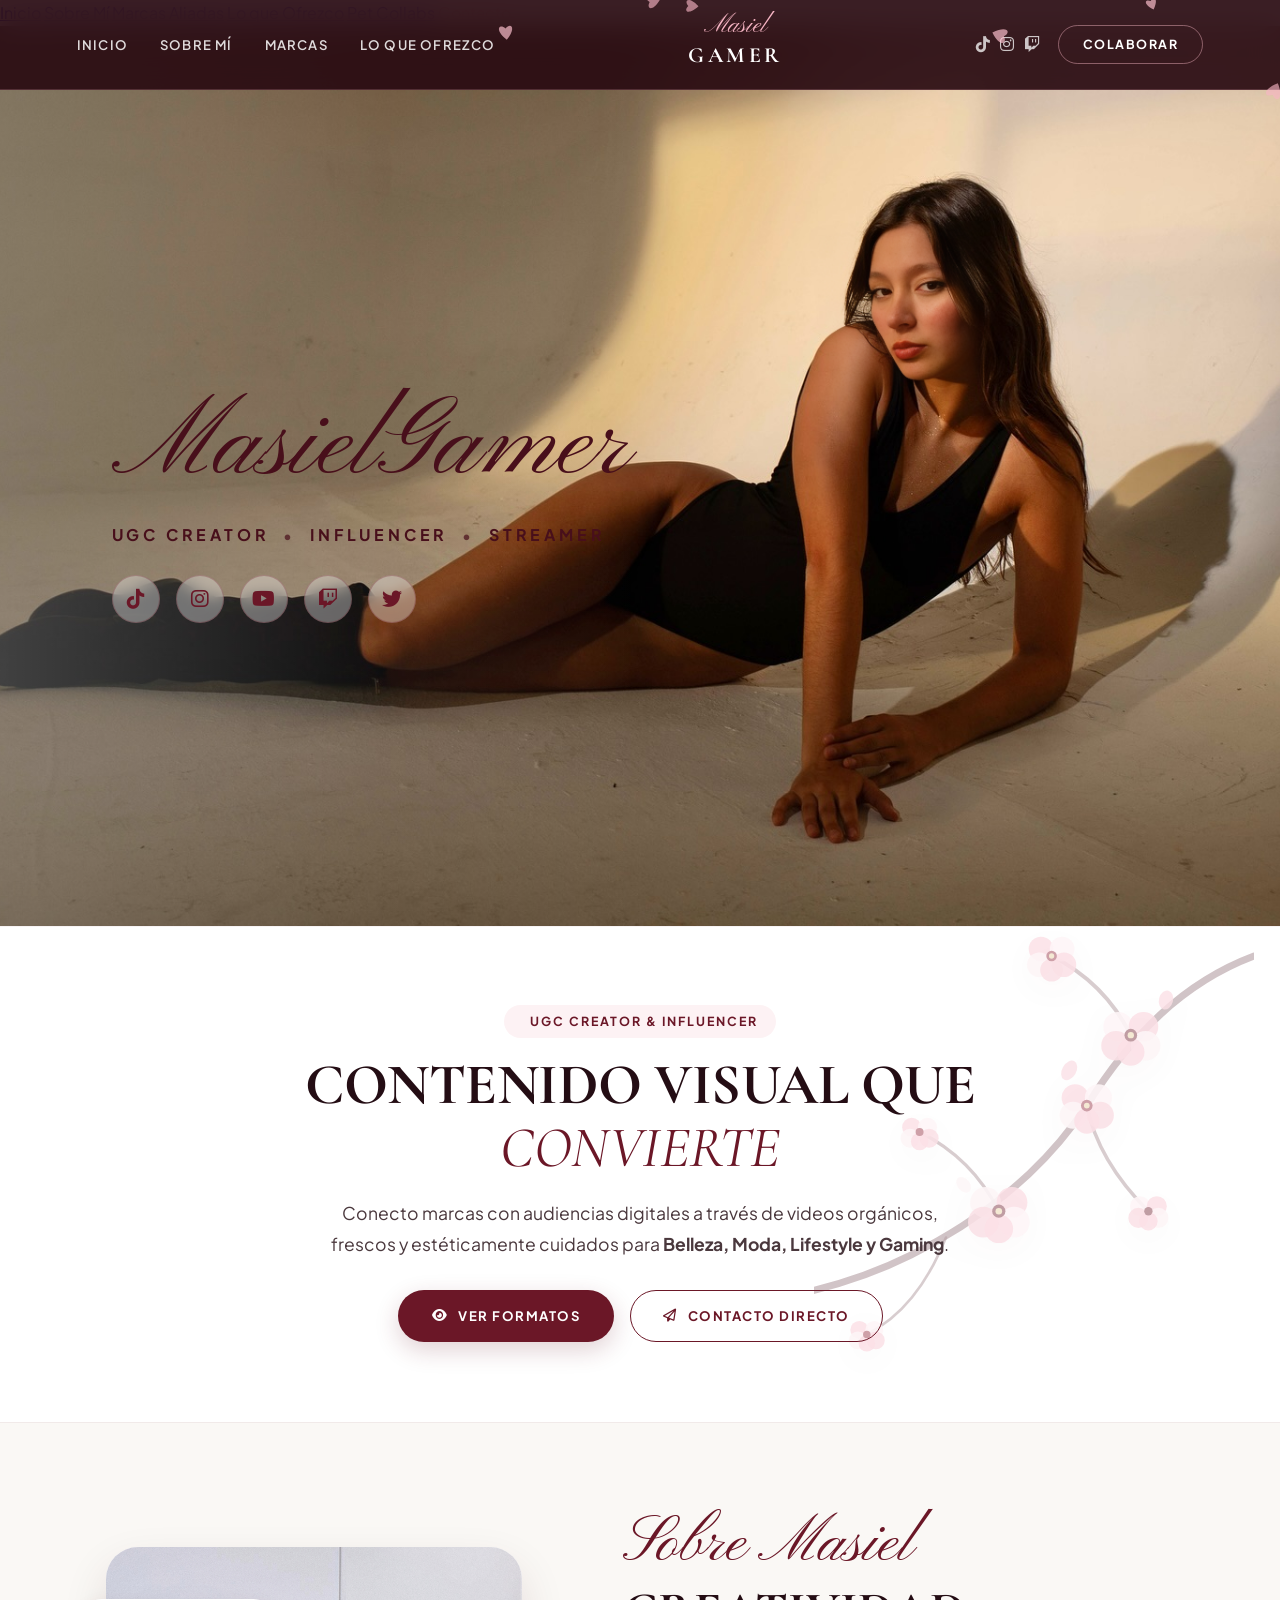
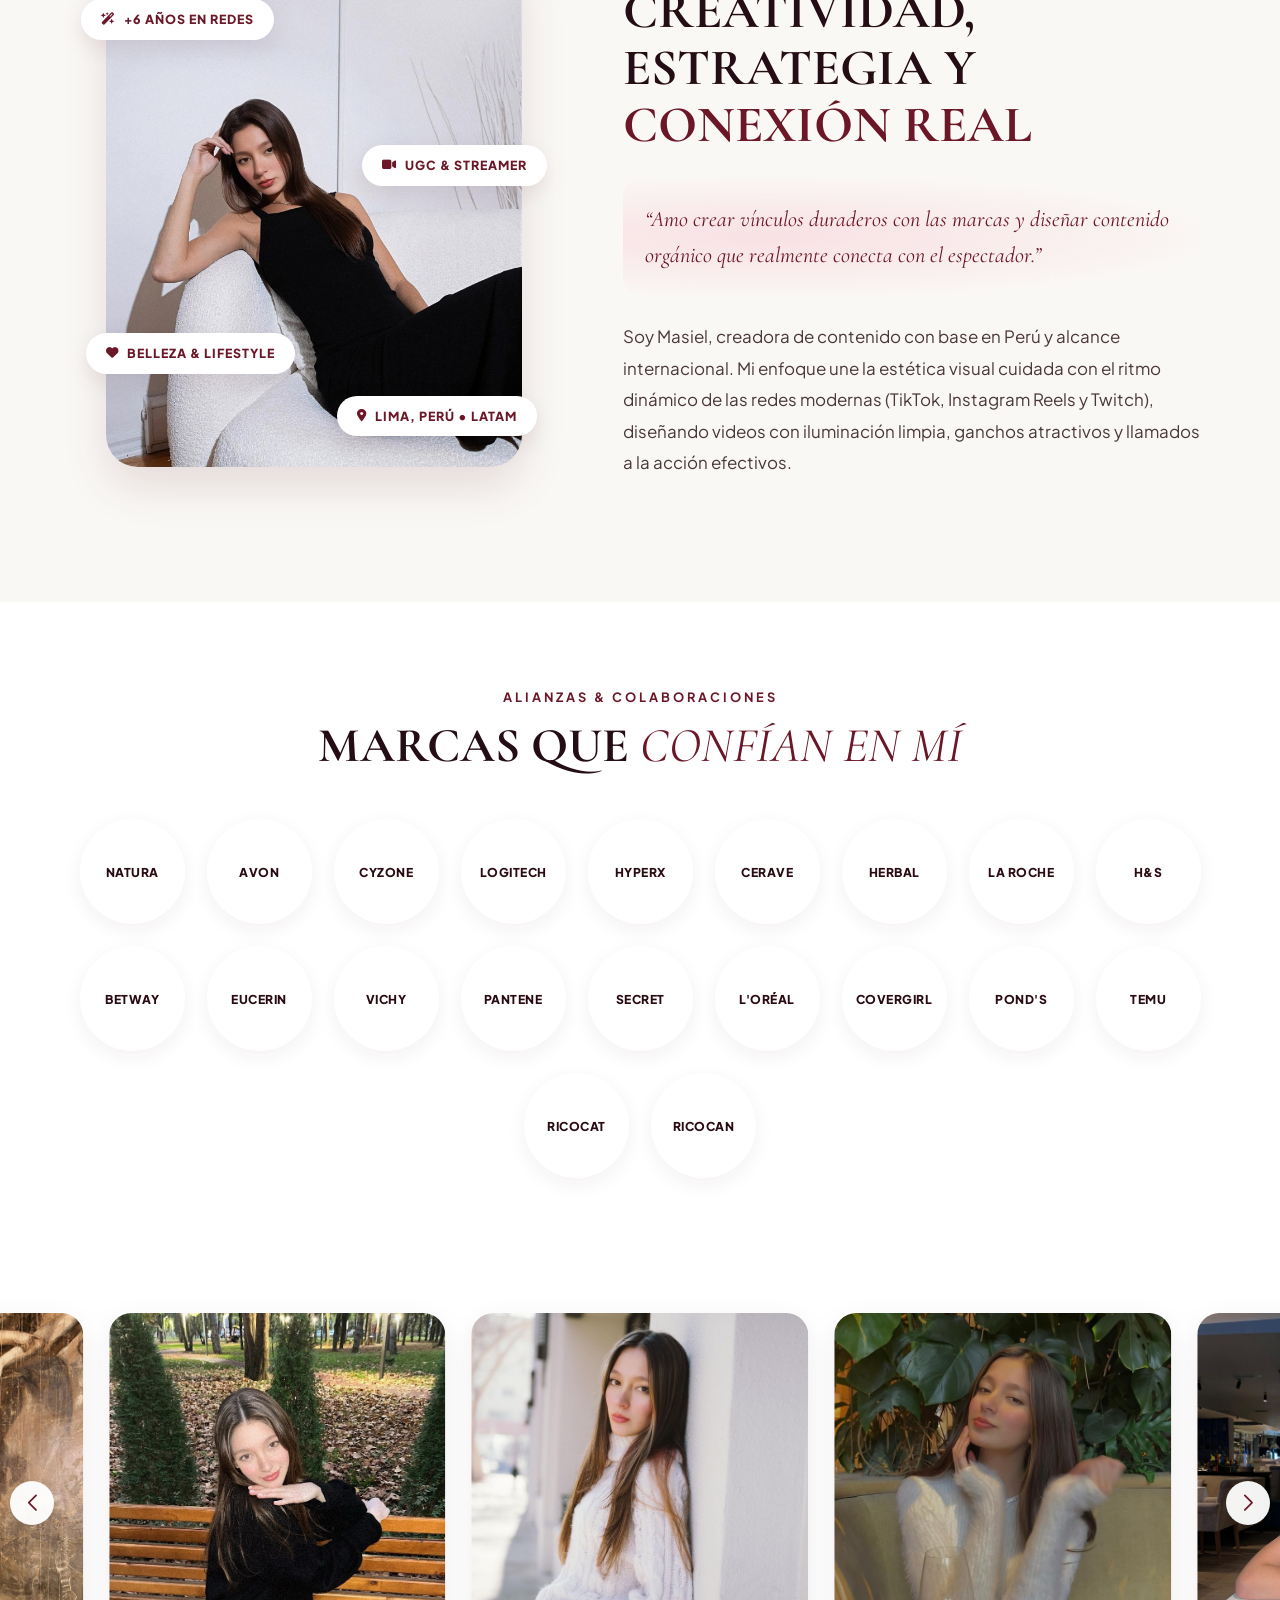
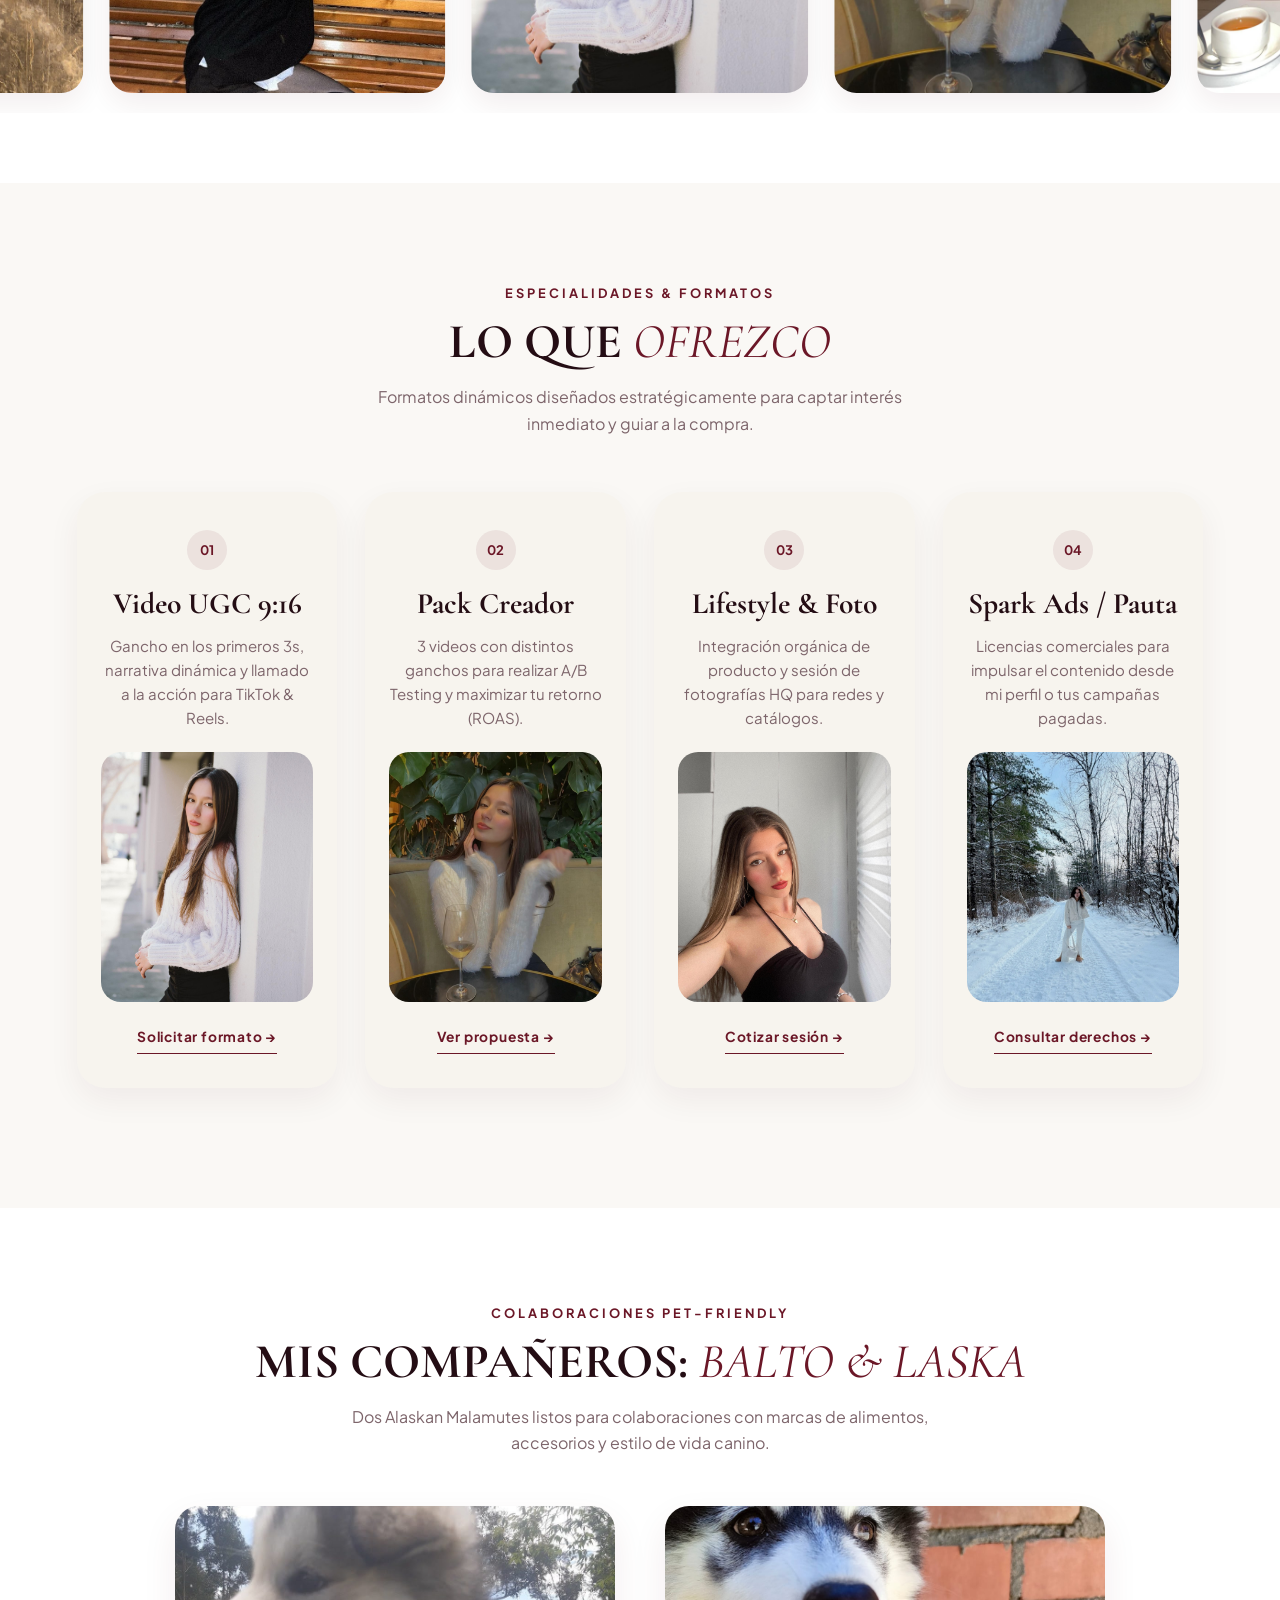
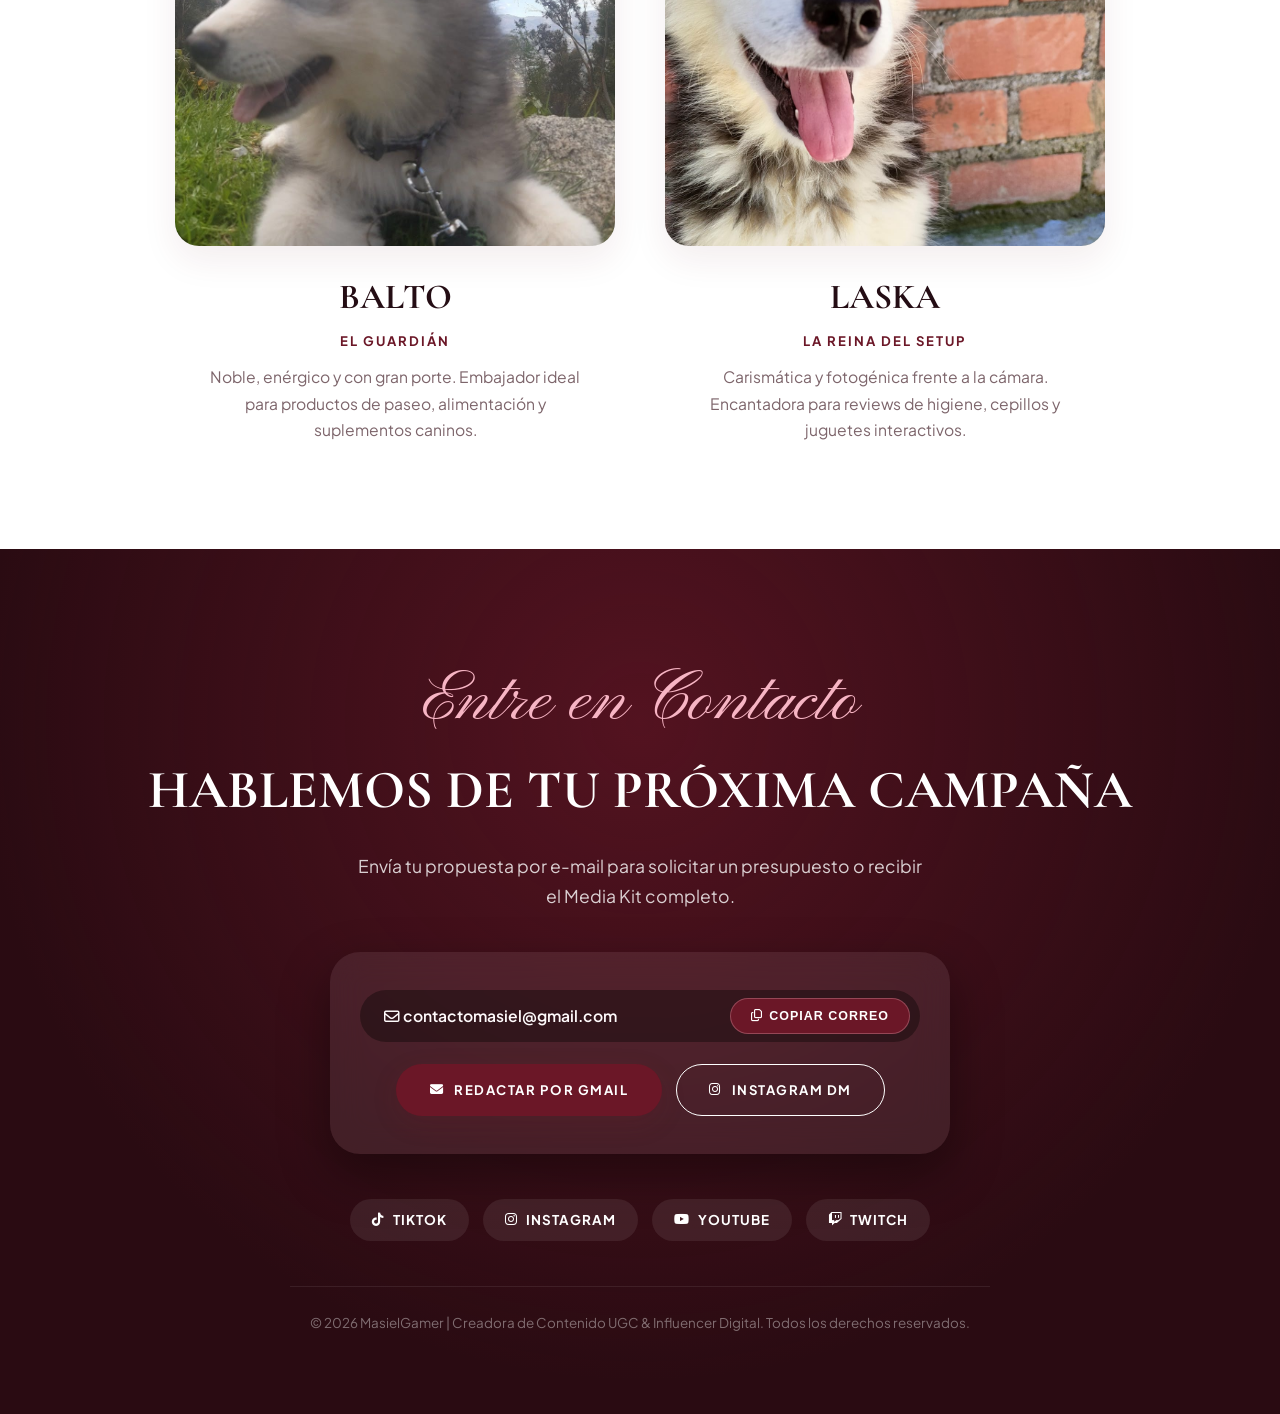
==== commit 26013898: "ajustes de rediseño" ====
--- a/index.html
+++ b/index.html
@@ -52,9 +52,9 @@
                 <!-- Grupo Derecha: Redes + Botón Colaborar -->
                 <div class="nav-right-group">
                     <div class="nav-social-mini">
-                        <a href="https://www.tiktok.com/@masielplays" target="_blank" title="TikTok"><i class="fa-brands fa-tiktok"></i></a>
-                        <a href="https://www.instagram.com/masielgamer" target="_blank" title="Instagram"><i class="fa-brands fa-instagram"></i></a>
-                        <a href="https://www.twitch.tv/masielplays" target="_blank" title="Twitch"><i class="fa-brands fa-twitch"></i></a>
+                        <a href="https://www.tiktok.com/@masielplays" target="_blank" rel="noopener noreferrer" title="TikTok"><i class="fa-brands fa-tiktok"></i></a>
+                        <a href="https://www.instagram.com/masielgamer" target="_blank" rel="noopener noreferrer" title="Instagram"><i class="fa-brands fa-instagram"></i></a>
+                        <a href="https://www.twitch.tv/masielplays" target="_blank" rel="noopener noreferrer" title="Twitch"><i class="fa-brands fa-twitch"></i></a>
                     </div>
                     <a href="#contact" class="nav-btn-julie">Colaborar</a>
                     
@@ -80,10 +80,8 @@
              ========================================================================== -->
         <section id="hero" class="hero-cover-fullscreen">
             <div class="hero-wall-content" data-aos="fade-right">
-                <!-- Nombre en vivo con tipografía caligráfica fluida -->
-                <h1 class="hero-live-name">
-                    MasielGamer <span class="hero-live-heart" aria-hidden="true">&hearts;</span>
-                </h1>
+                <!-- Nombre en vivo con tipografía caligráfica fluida Pinyon Script (Sin corazón estático) -->
+                <h1 class="hero-live-name">MasielGamer</h1>
                 
                 <!-- Subtítulo UGC desahogado, nítido y legible -->
                 <p class="hero-wall-sub">
@@ -94,13 +92,13 @@
                     <span>STREAMER</span>
                 </p>
 
-                <!-- Botones de Redes Sociales únicamente (sin 'Lo que ofrezco' ni 'Conóceme') -->
+                <!-- Botones de Redes Sociales únicamente (Centrados & Seguros) -->
                 <div class="hero-wall-socials">
-                    <a href="https://www.tiktok.com/@masielplays" target="_blank" class="hero-wall-social-btn" title="TikTok" aria-label="TikTok"><i class="fa-brands fa-tiktok"></i></a>
-                    <a href="https://www.instagram.com/masielgamer" target="_blank" class="hero-wall-social-btn" title="Instagram" aria-label="Instagram"><i class="fa-brands fa-instagram"></i></a>
-                    <a href="https://www.youtube.com/@masielgamer7" target="_blank" class="hero-wall-social-btn" title="YouTube" aria-label="YouTube"><i class="fa-brands fa-youtube"></i></a>
-                    <a href="https://www.twitch.tv/masielplays" target="_blank" class="hero-wall-social-btn" title="Twitch" aria-label="Twitch"><i class="fa-brands fa-twitch"></i></a>
-                    <a href="https://twitter.com/masielgamer" target="_blank" class="hero-wall-social-btn" title="Twitter" aria-label="Twitter"><i class="fa-brands fa-twitter"></i></a>
+                    <a href="https://www.tiktok.com/@masielplays" target="_blank" rel="noopener noreferrer" class="hero-wall-social-btn" title="TikTok" aria-label="TikTok"><i class="fa-brands fa-tiktok"></i></a>
+                    <a href="https://www.instagram.com/masielgamer" target="_blank" rel="noopener noreferrer" class="hero-wall-social-btn" title="Instagram" aria-label="Instagram"><i class="fa-brands fa-instagram"></i></a>
+                    <a href="https://www.youtube.com/@masielgamer7" target="_blank" rel="noopener noreferrer" class="hero-wall-social-btn" title="YouTube" aria-label="YouTube"><i class="fa-brands fa-youtube"></i></a>
+                    <a href="https://www.twitch.tv/masielplays" target="_blank" rel="noopener noreferrer" class="hero-wall-social-btn" title="Twitch" aria-label="Twitch"><i class="fa-brands fa-twitch"></i></a>
+                    <a href="https://twitter.com/masielgamer" target="_blank" rel="noopener noreferrer" class="hero-wall-social-btn" title="Twitter" aria-label="Twitter"><i class="fa-brands fa-twitter"></i></a>
                 </div>
             </div>
         </section>
@@ -355,10 +353,10 @@
                 </div>
 
                 <div class="contact-button-pair">
-                    <a href="https://mail.google.com/mail/?view=cm&fs=1&to=contactomasiel@gmail.com&su=Propuesta%20de%20Colaboración%20UGC" target="_blank" class="btn-guinda-solid">
+                    <a href="https://mail.google.com/mail/?view=cm&fs=1&to=contactomasiel@gmail.com&su=Propuesta%20de%20Colaboración%20UGC" target="_blank" rel="noopener noreferrer" class="btn-guinda-solid">
                         <i class="fa-solid fa-envelope"></i> Redactar por Gmail
                     </a>
-                    <a href="https://www.instagram.com/masielgamer" target="_blank" class="btn-guinda-outline" style="border-color: #fff; color: #fff;">
+                    <a href="https://www.instagram.com/masielgamer" target="_blank" rel="noopener noreferrer" class="btn-guinda-outline" style="border-color: #fff; color: #fff;">
                         <i class="fa-brands fa-instagram"></i> Instagram DM
                     </a>
                 </div>
@@ -366,10 +364,10 @@
 
             <!-- Pastillas Sociales -->
             <div class="footer-social-row" data-aos="fade-up" data-aos-delay="200">
-                <a href="https://www.tiktok.com/@masielplays" target="_blank" class="footer-social-badge"><i class="fa-brands fa-tiktok"></i> TikTok</a>
-                <a href="https://www.instagram.com/masielgamer" target="_blank" class="footer-social-badge"><i class="fa-brands fa-instagram"></i> Instagram</a>
-                <a href="https://www.youtube.com/@masielgamer7" target="_blank" class="footer-social-badge"><i class="fa-brands fa-youtube"></i> YouTube</a>
-                <a href="https://www.twitch.tv/masielplays" target="_blank" class="footer-social-badge"><i class="fa-brands fa-twitch"></i> Twitch</a>
+                <a href="https://www.tiktok.com/@masielplays" target="_blank" rel="noopener noreferrer" class="footer-social-badge"><i class="fa-brands fa-tiktok"></i> TikTok</a>
+                <a href="https://www.instagram.com/masielgamer" target="_blank" rel="noopener noreferrer" class="footer-social-badge"><i class="fa-brands fa-instagram"></i> Instagram</a>
+                <a href="https://www.youtube.com/@masielgamer7" target="_blank" rel="noopener noreferrer" class="footer-social-badge"><i class="fa-brands fa-youtube"></i> YouTube</a>
+                <a href="https://www.twitch.tv/masielplays" target="_blank" rel="noopener noreferrer" class="footer-social-badge"><i class="fa-brands fa-twitch"></i> Twitch</a>
             </div>
 
             <div style="color: rgba(255, 255, 255, 0.4); font-size: 0.84rem; padding-top: 25px; border-top: 1px solid rgba(255, 255, 255, 0.08); max-width: 700px; margin: 0 auto;">
--- a/css/editorial-ugc.css
+++ b/css/editorial-ugc.css
@@ -5,6 +5,14 @@
    ========================================================================== */
 
 /* --- 0. FUENTES LOCALES DE ALTA FIDELIDAD & VELOCIDAD --- */
+@font-face {
+    font-family: 'Pinyon Script';
+    font-style: normal;
+    font-weight: 400;
+    font-display: swap;
+    src: url('../assets/fonts/PinyonScript-Regular.ttf') format('truetype');
+}
+
 @font-face {
     font-family: 'Style Script';
     font-style: normal;
@@ -70,7 +78,7 @@
 
     /* Tipografías */
     --font-serif: 'Cormorant Garamond', 'Playfair Display', Georgia, serif;
-    --font-script: 'Style Script', 'Alex Brush', 'Allura', 'Great Vibes', cursive;
+    --font-script: 'Pinyon Script', 'Alex Brush', cursive;
     --font-sans: 'Plus Jakarta Sans', -apple-system, BlinkMacSystemFont, 'Segoe UI', Roboto, sans-serif;
 
     /* Transiciones & Sombras Suaves */
@@ -293,10 +301,10 @@
     margin-left: 2%;
 }
 
-/* Nombre Caligráfico Grande, Nítido y Protagónico (Sin difuminado blanco) */
+/* Nombre Caligráfico Pinyon Script Nítido y Protagónico */
 .hero-live-name {
     font-family: var(--font-script);
-    font-size: clamp(4.6rem, 7.8vw, 7.2rem);
+    font-size: clamp(5rem, 8.5vw, 8rem);
     font-weight: 400;
     color: var(--guinda-deep);
     line-height: 1.05;
@@ -342,9 +350,10 @@
 }
 
 .hero-wall-sub .sub-sep {
-    color: var(--sakura-bloom);
+    color: var(--guinda-deep); /* Mismo color que el texto */
     font-size: 0.85em;
-    opacity: 0.85;
+    opacity: 0.7;
+    margin: 0 4px;
 }
 
 /* Botones de Redes Sociales Ligeros & Estilizados (Sin círculos blancos toscos) */
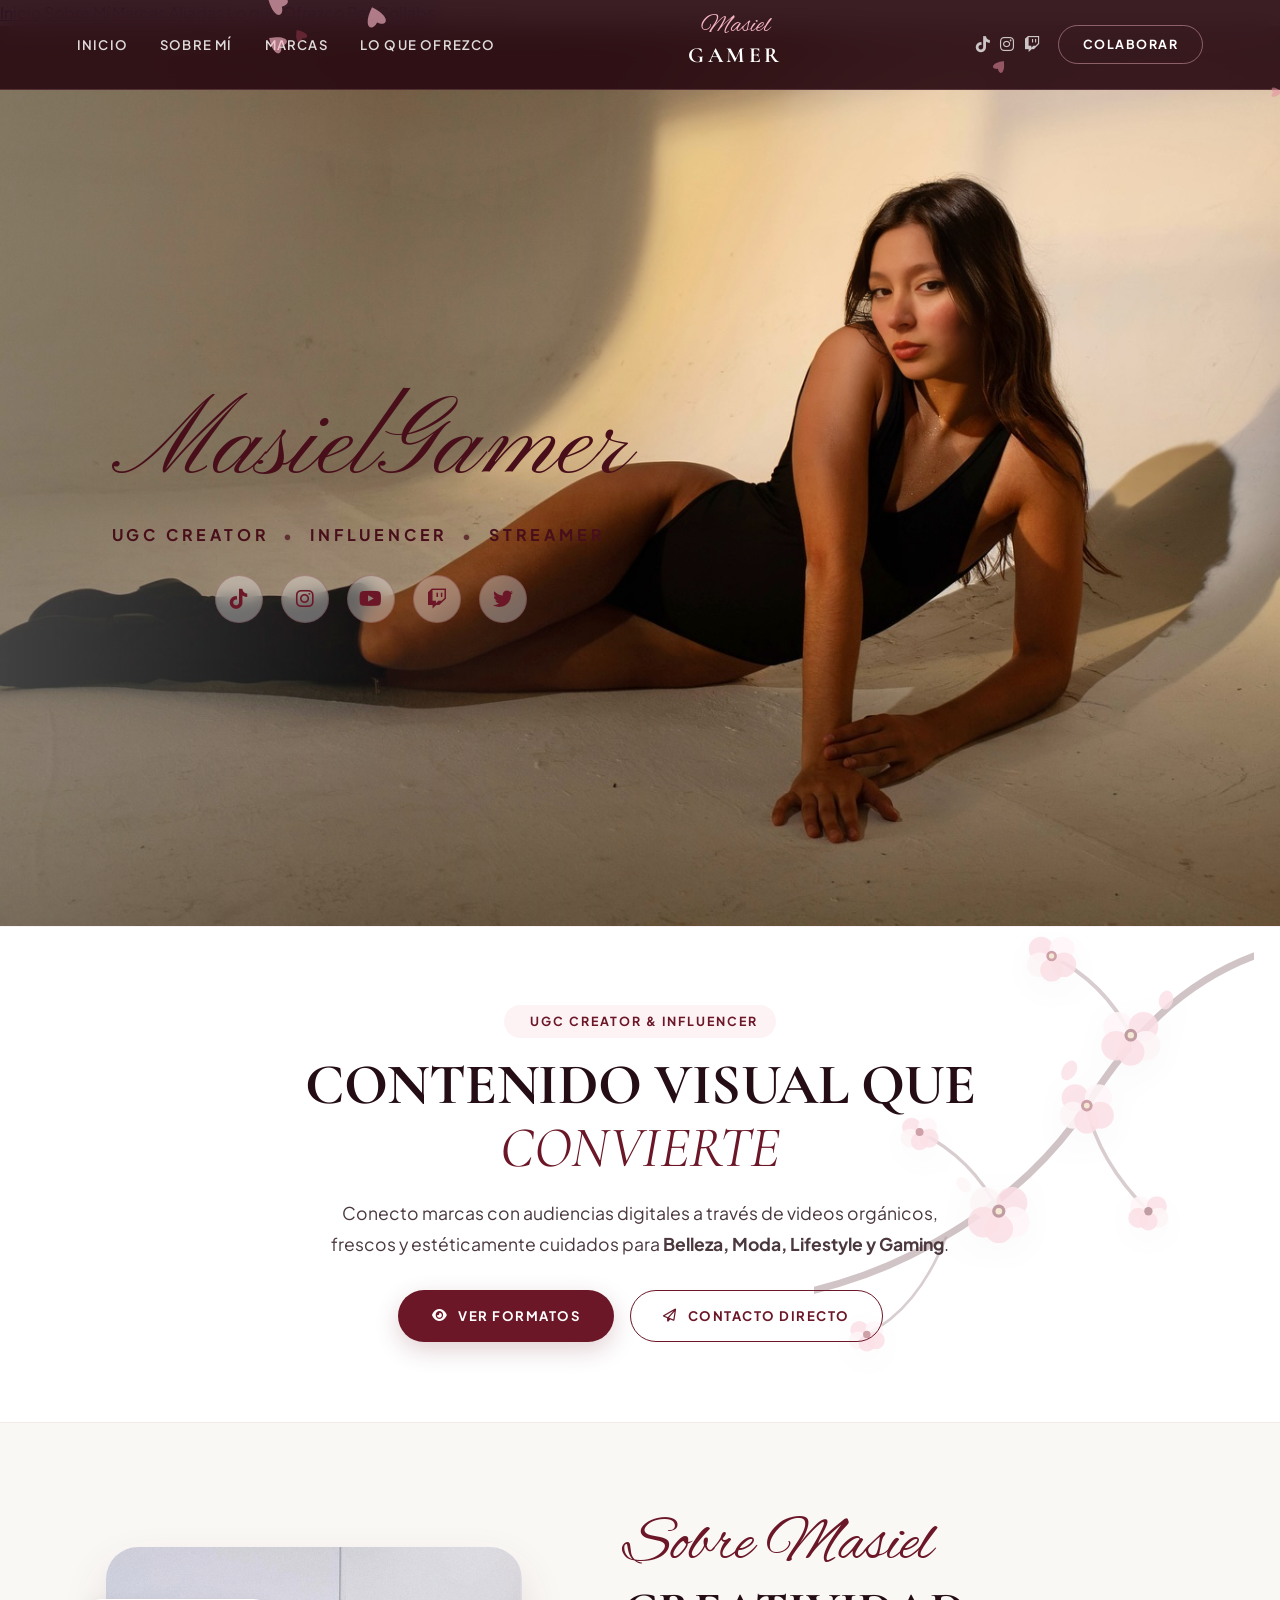
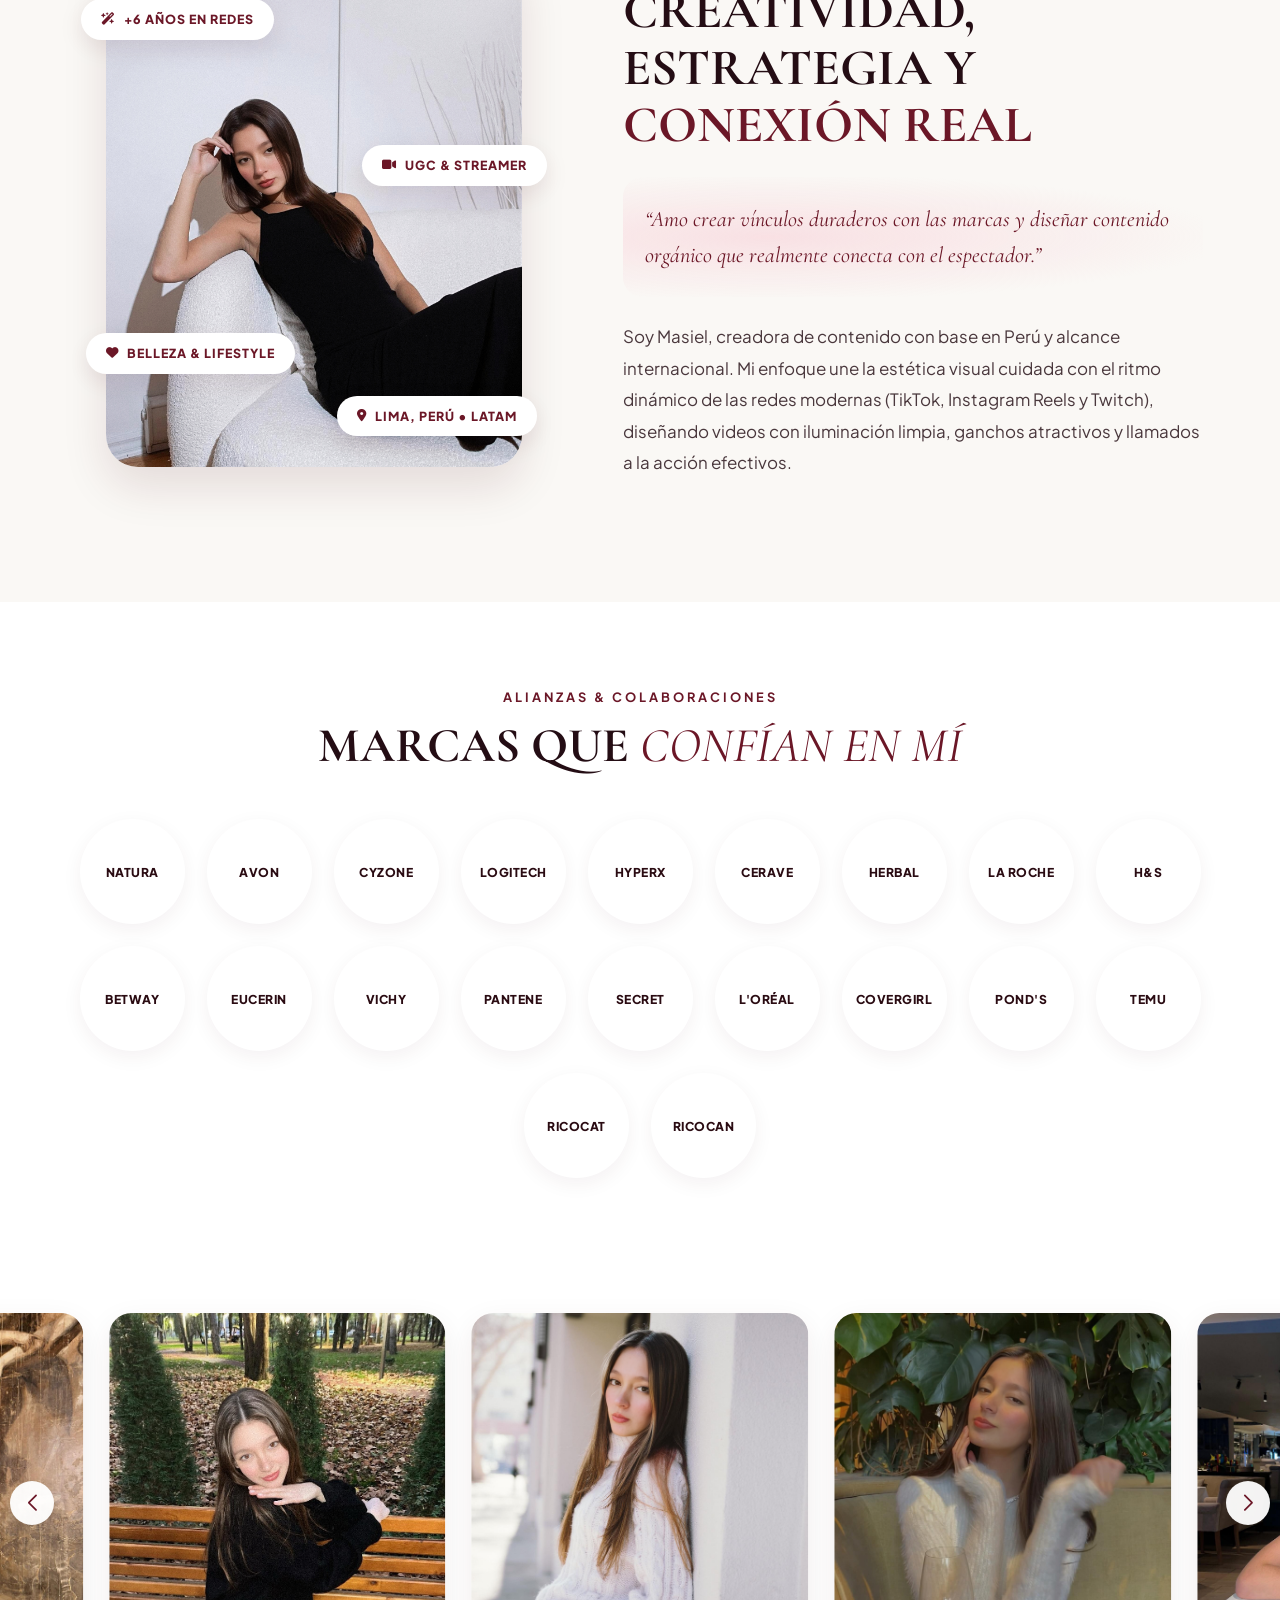
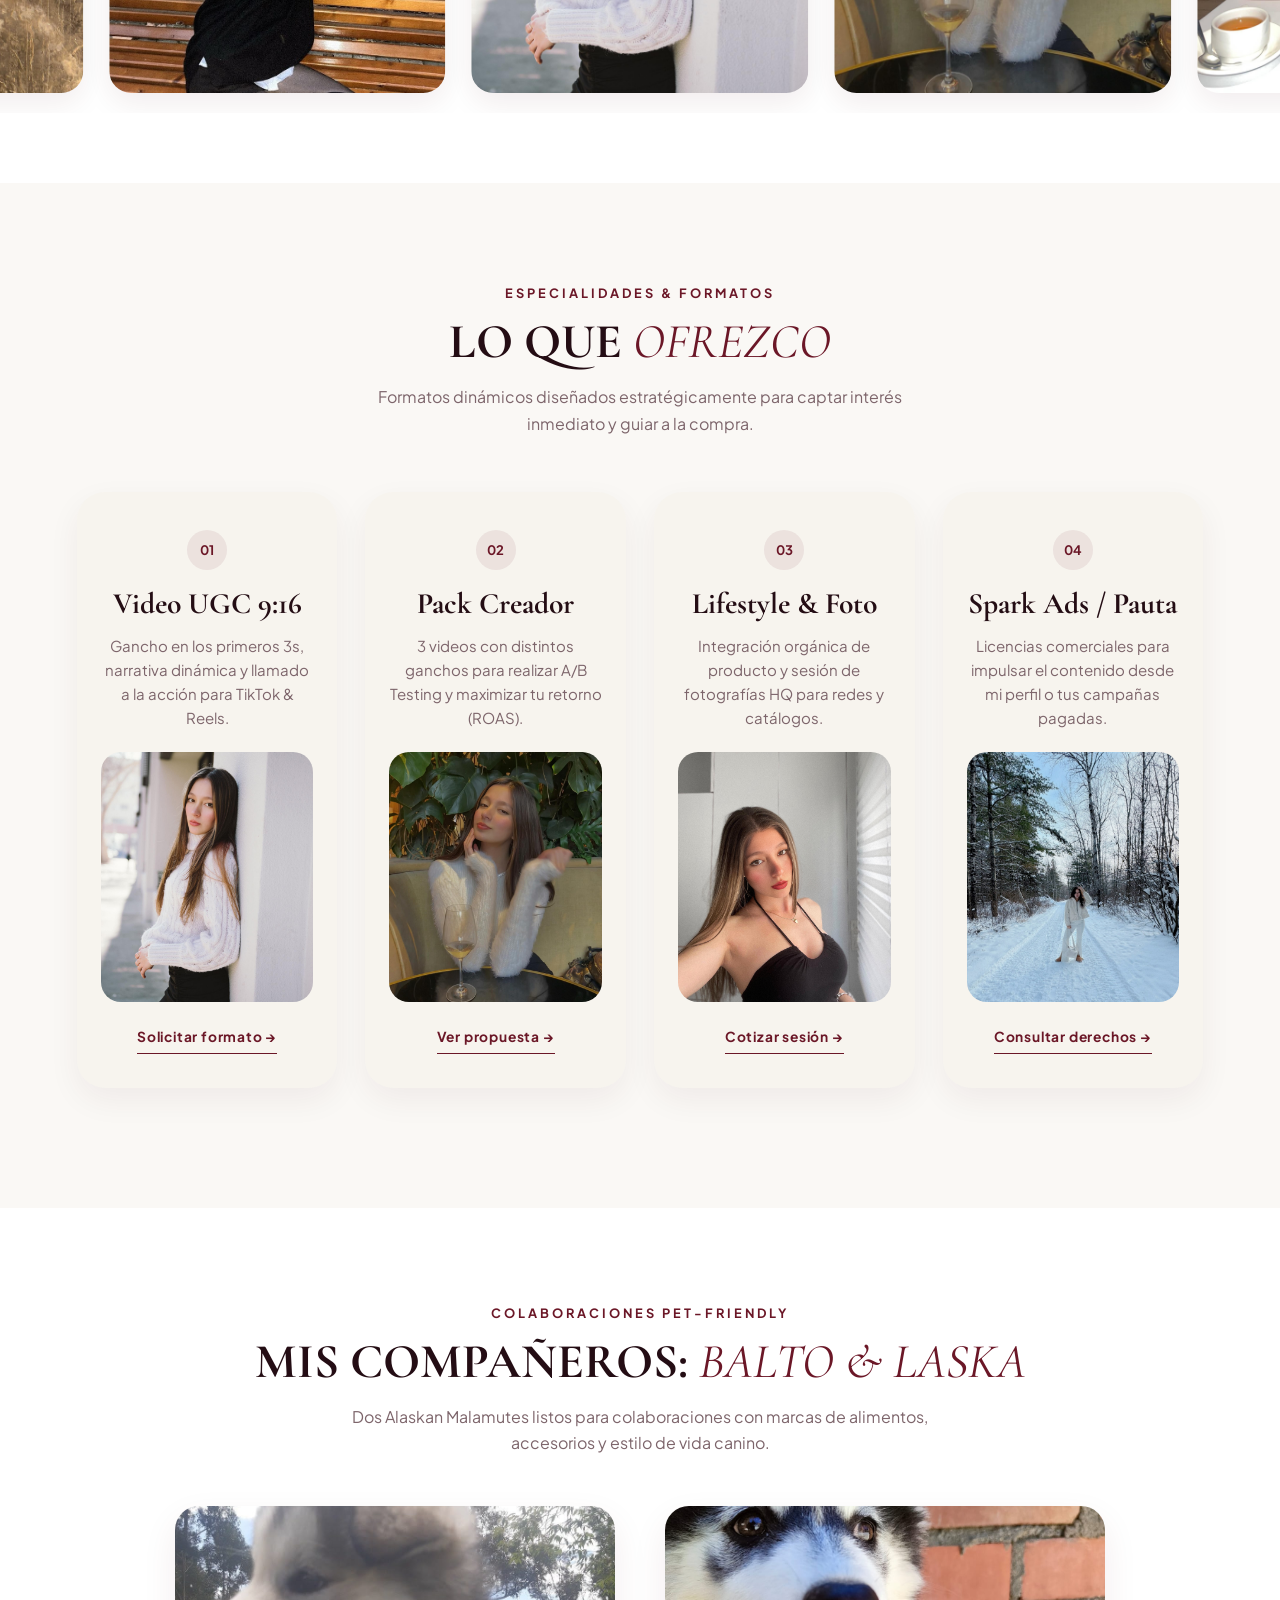
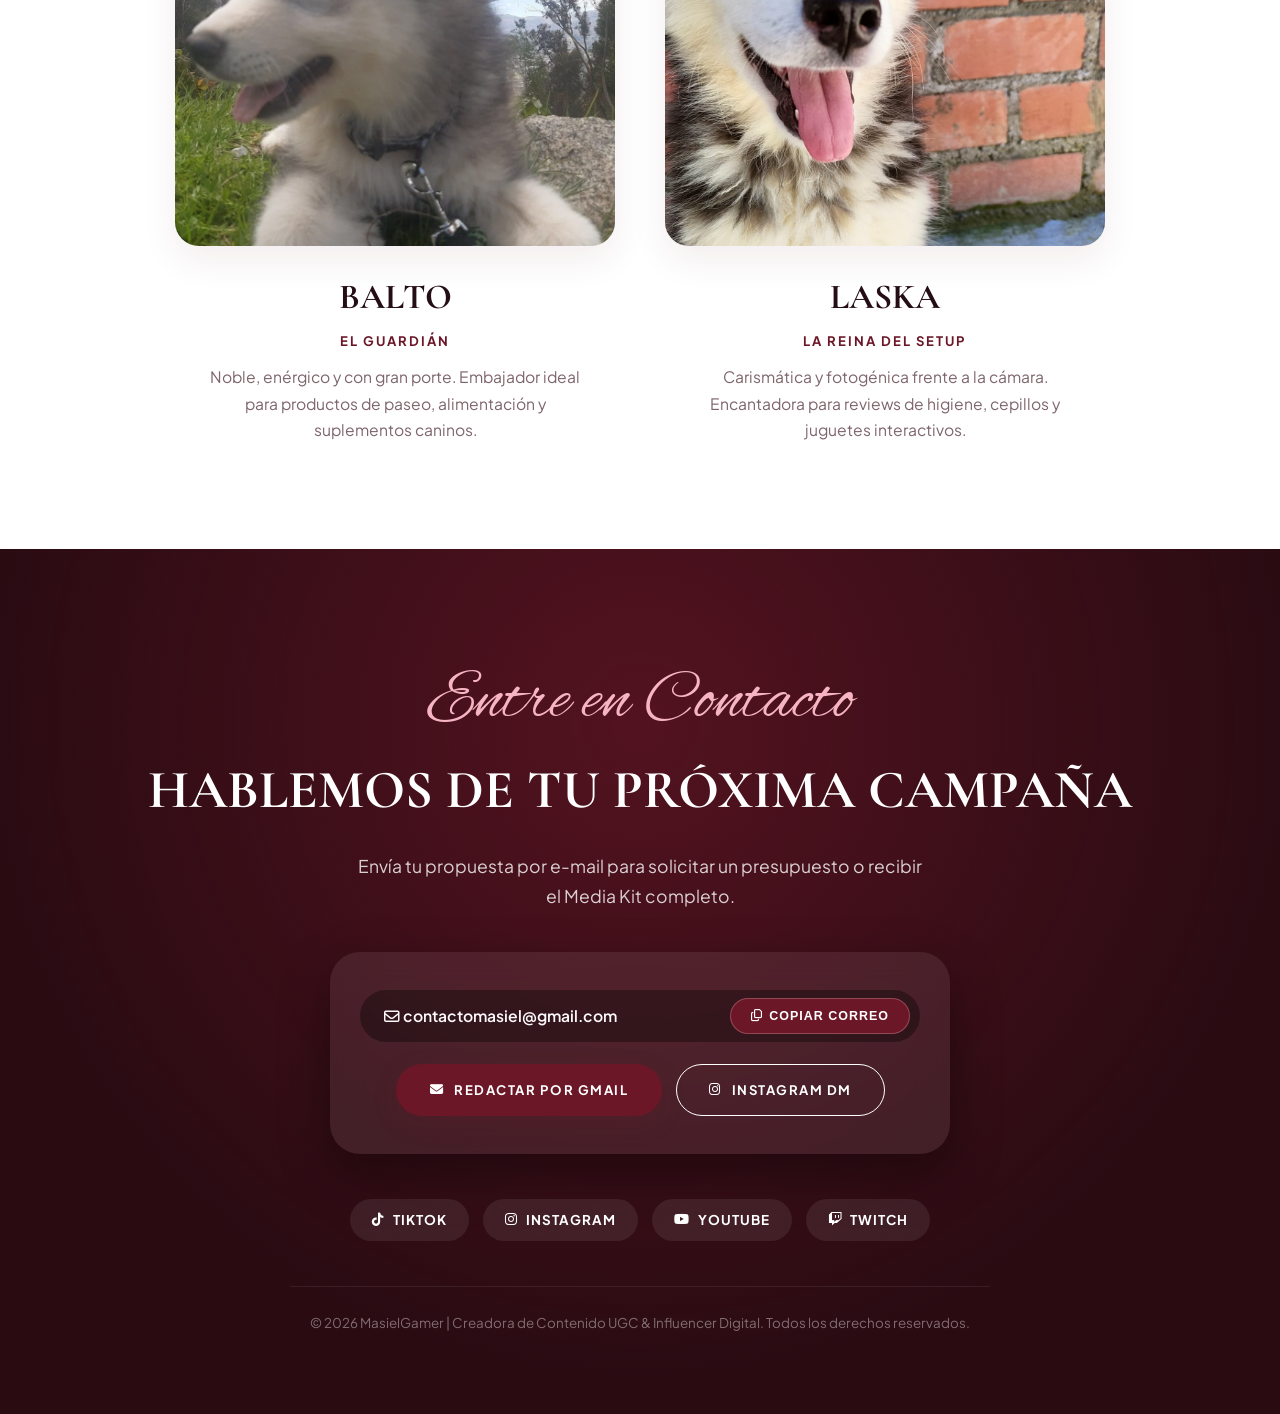
==== commit 2171a121: "Eliminar corazon estatico, anadir salvaguarda CSS, cache-busting y seguridad web" ====
--- a/index.html
+++ b/index.html
@@ -6,10 +6,20 @@
     <title>MasielGamer | Creadora UGC & Influencer Digital</title>
     <meta name="description" content="Portafolio y Media Kit oficial de MasielGamer. Creadora de contenido UGC para Belleza, Moda, Lifestyle y Gaming. Videos dinámicos y de alta conversión.">
 
-    <!-- Tipografías Editoriales de Lujo: Style Script, Alex Brush, Allura, Great Vibes, Cormorant Garamond & Plus Jakarta Sans -->
+    <!-- Prevención de Caché (Para reflejar cambios inmediatamente sin retención de navegador) -->
+    <meta http-equiv="Cache-Control" content="no-cache, no-store, must-revalidate">
+    <meta http-equiv="Pragma" content="no-cache">
+    <meta http-equiv="Expires" content="0">
+
+    <!-- Seguridad Web: Anti-Clickjacking, Anti-MIME sniffing y orígenes estrictos -->
+    <meta http-equiv="X-Content-Type-Options" content="nosniff">
+    <meta name="referrer" content="strict-origin-when-cross-origin">
+    <meta http-equiv="Permissions-Policy" content="camera=(), microphone=(), geolocation=()">
+
+    <!-- Tipografías Editoriales Oficiales: Pinyon Script (Portada), Alex Brush (Sobre Mí), Cormorant Garamond & Plus Jakarta Sans -->
     <link rel="preconnect" href="https://fonts.googleapis.com">
     <link rel="preconnect" href="https://fonts.gstatic.com" crossorigin>
-    <link href="https://fonts.googleapis.com/css2?family=Alex+Brush&family=Allura&family=Cormorant+Garamond:ital,wght@0,400;0,600;0,700;1,400;1,600&family=Great+Vibes&family=Pinyon+Script&family=Plus+Jakarta+Sans:wght@400;500;600;700;800&family=Style+Script&display=swap" rel="stylesheet">
+    <link href="https://fonts.googleapis.com/css2?family=Alex+Brush&family=Cormorant+Garamond:ital,wght@0,400;0,600;0,700;1,400;1,600&family=Pinyon+Script&family=Plus+Jakarta+Sans:wght@400;500;600;700;800&display=swap" rel="stylesheet">
 
     <!-- Iconos FontAwesome -->
     <link rel="stylesheet" href="https://cdnjs.cloudflare.com/ajax/libs/font-awesome/6.4.0/css/all.min.css">
@@ -20,8 +30,8 @@
     <!-- Swiper Carousel -->
     <link rel="stylesheet" href="https://cdn.jsdelivr.net/npm/swiper@11/swiper-bundle.min.css"/>
 
-    <!-- Estilo Editorial Blanco, Sakura & Guinda -->
-    <link rel="stylesheet" href="css/editorial-ugc.css">
+    <!-- Estilo Editorial Blanco, Sakura & Guinda (Cache Busting v2.5) -->
+    <link rel="stylesheet" href="css/editorial-ugc.css?v=2.5">
 </head>
 <body>
 
@@ -385,7 +395,7 @@
     <!-- Scripts -->
     <script src="https://unpkg.com/aos@2.3.1/dist/aos.js"></script>
     <script src="https://cdn.jsdelivr.net/npm/swiper@11/swiper-bundle.min.js"></script>
-    <script src="js/main.js"></script>
+    <script src="js/main.js?v=2.5"></script>
     <script>
         AOS.init({ duration: 800, once: true, offset: 30 });
         window.addEventListener('load', () => { AOS.refresh(); });
--- a/css/editorial-ugc.css
+++ b/css/editorial-ugc.css
@@ -14,35 +14,11 @@
 }
 
 @font-face {
-    font-family: 'Style Script';
-    font-style: normal;
-    font-weight: 400;
-    font-display: swap;
-    src: url('../assets/fonts/StyleScript-Regular.ttf') format('truetype');
-}
-
-@font-face {
     font-family: 'Alex Brush';
     font-style: normal;
     font-weight: 400;
     font-display: swap;
     src: url('../assets/fonts/AlexBrush-Regular.ttf') format('truetype');
-}
-
-@font-face {
-    font-family: 'Allura';
-    font-style: normal;
-    font-weight: 400;
-    font-display: swap;
-    src: url('../assets/fonts/Allura-Regular.ttf') format('truetype');
-}
-
-@font-face {
-    font-family: 'Great Vibes';
-    font-style: normal;
-    font-weight: 400;
-    font-display: swap;
-    src: url('../assets/fonts/GreatVibes-Regular.ttf') format('truetype');
 }
 
 /* --- 1. DESIGN TOKENS --- */
@@ -78,7 +54,7 @@
 
     /* Tipografías */
     --font-serif: 'Cormorant Garamond', 'Playfair Display', Georgia, serif;
-    --font-script: 'Pinyon Script', 'Alex Brush', cursive;
+    --font-script: 'Alex Brush', 'Great Vibes', cursive;
     --font-sans: 'Plus Jakarta Sans', -apple-system, BlinkMacSystemFont, 'Segoe UI', Roboto, sans-serif;
 
     /* Transiciones & Sombras Suaves */
@@ -303,33 +279,31 @@
 
 /* Nombre Caligráfico Pinyon Script Nítido y Protagónico */
 .hero-live-name {
-    font-family: var(--font-script);
+    font-family: 'Pinyon Script', cursive;
     font-size: clamp(5rem, 8.5vw, 8rem);
     font-weight: 400;
     color: var(--guinda-deep);
     line-height: 1.05;
     margin-bottom: 20px;
     letter-spacing: 0.5px;
-    display: inline-flex;
-    align-items: center;
-    gap: 14px;
+    display: block;
     white-space: nowrap;
     text-shadow: none;
     user-select: none;
 }
 
-.hero-live-heart {
-    font-size: 0.44em;
-    color: #f7a8b8;
-    display: inline-block;
-    transform: rotate(14deg) translateY(-8px);
-    filter: drop-shadow(0 2px 6px rgba(247, 168, 184, 0.4));
-    animation: heartFloat 3s ease-in-out infinite alternate;
-}
-
-@keyframes heartFloat {
-    0% { transform: rotate(12deg) translateY(-6px) scale(1); }
-    100% { transform: rotate(18deg) translateY(-12px) scale(1.14); }
+/* Salvaguarda permanente: Cero corazones estáticos en hero */
+.hero-live-heart,
+.hero-live-name .hero-live-heart,
+.hero-live-name::after,
+.hero-live-name::before {
+    display: none !important;
+    content: none !important;
+    visibility: hidden !important;
+    opacity: 0 !important;
+    width: 0 !important;
+    height: 0 !important;
+    pointer-events: none !important;
 }
 
 /* Subtítulo UGC Desahogado, Nítido & Espaciado (Cero Amontonamiento) */
@@ -356,11 +330,13 @@
     margin: 0 4px;
 }
 
-/* Botones de Redes Sociales Ligeros & Estilizados (Sin círculos blancos toscos) */
+/* Botones de Redes Sociales Ligeros, Estilizados & Centrados */
 .hero-wall-socials {
     display: flex;
-    gap: 16px;
-    align-items: center;
+    justify-content: center;
+    gap: 18px;
+    align-items: center;
+    width: 100%;
 }
 
 .hero-wall-social-btn {
@@ -1214,21 +1190,22 @@
     }
 
     .hero-live-name {
+        display: block;
+        text-align: center;
         font-size: clamp(2.8rem, 11.5vw, 3.8rem);
-        gap: 10px;
-        justify-content: center;
         white-space: nowrap;
         margin-bottom: 14px;
     }
 
     .hero-wall-sub {
-        font-size: 0.78rem;
-        letter-spacing: 2.2px;
+        font-size: clamp(0.72rem, 3.2vw, 0.88rem);
+        letter-spacing: 1.8px;
         margin-bottom: 22px;
         gap: 6px;
         justify-content: center;
         white-space: normal;
         flex-wrap: wrap;
+        padding: 0 6px;
     }
 
     .hero-wall-socials {
